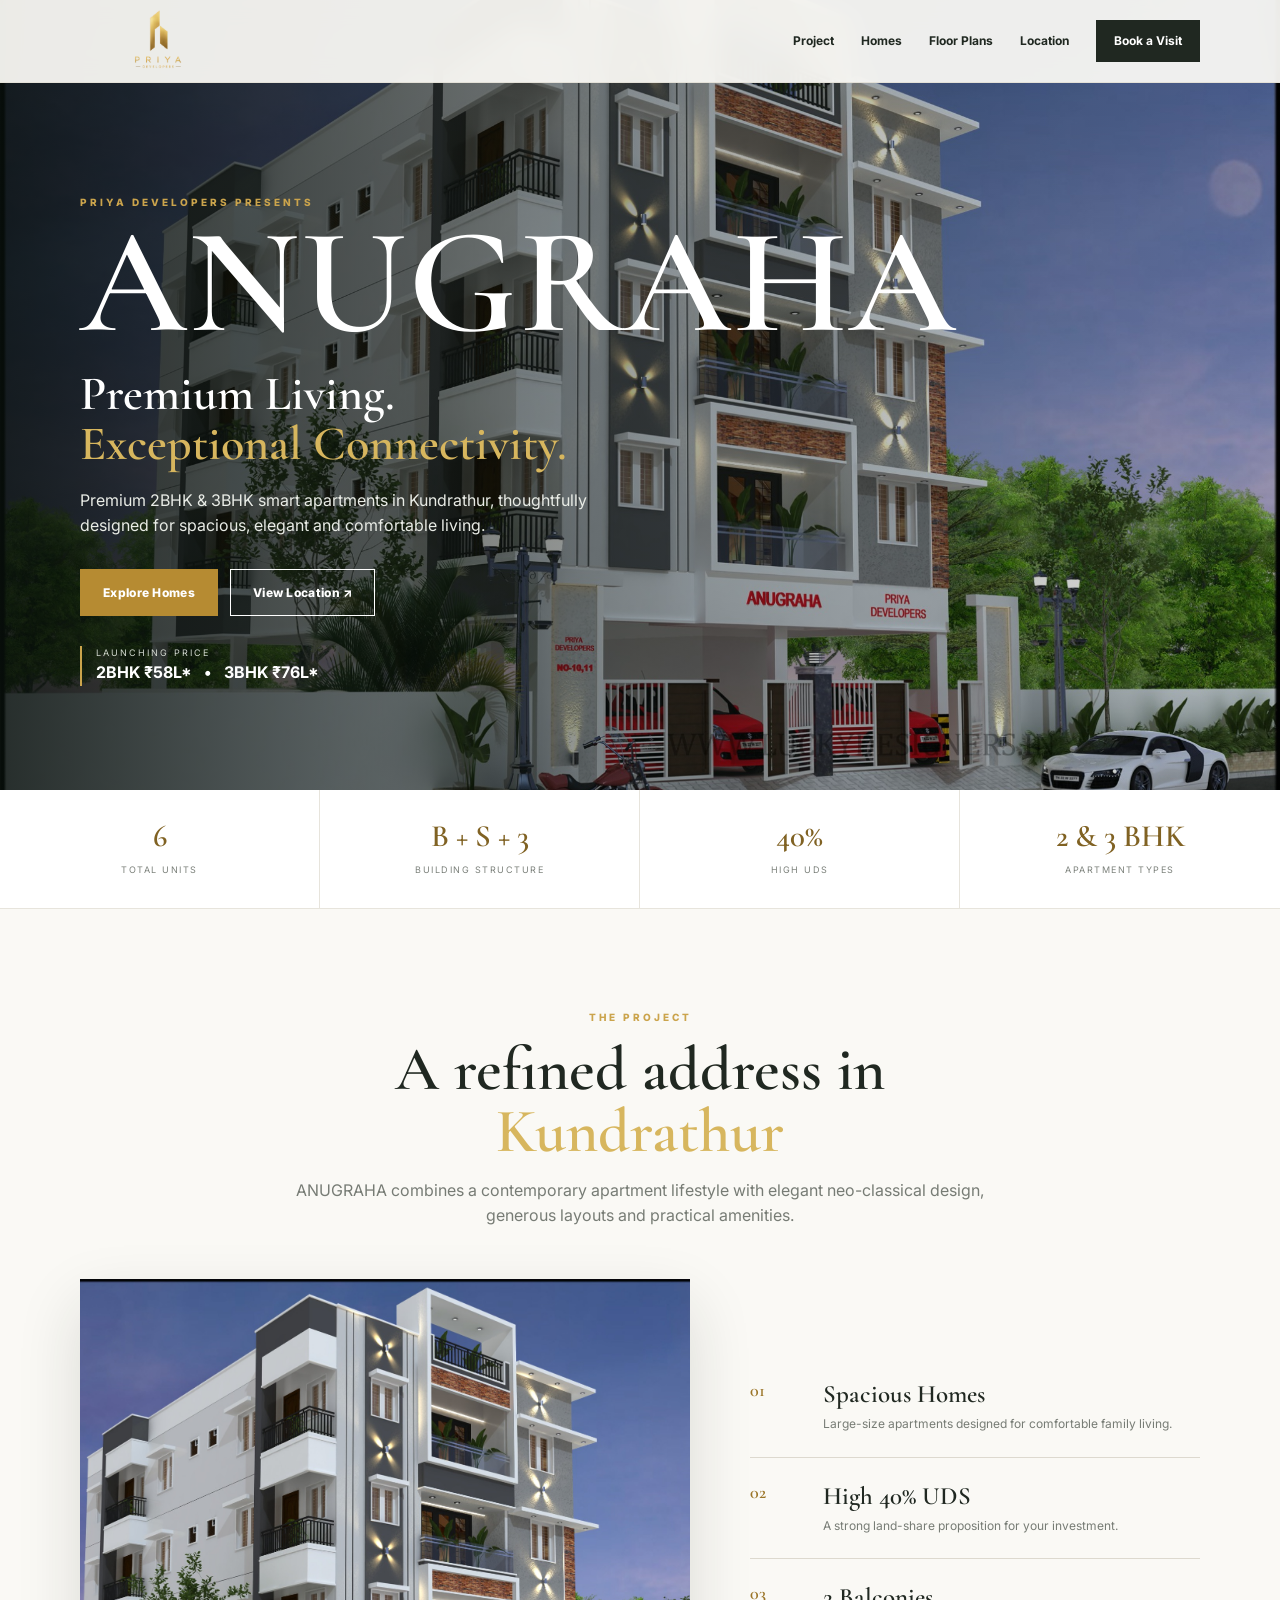
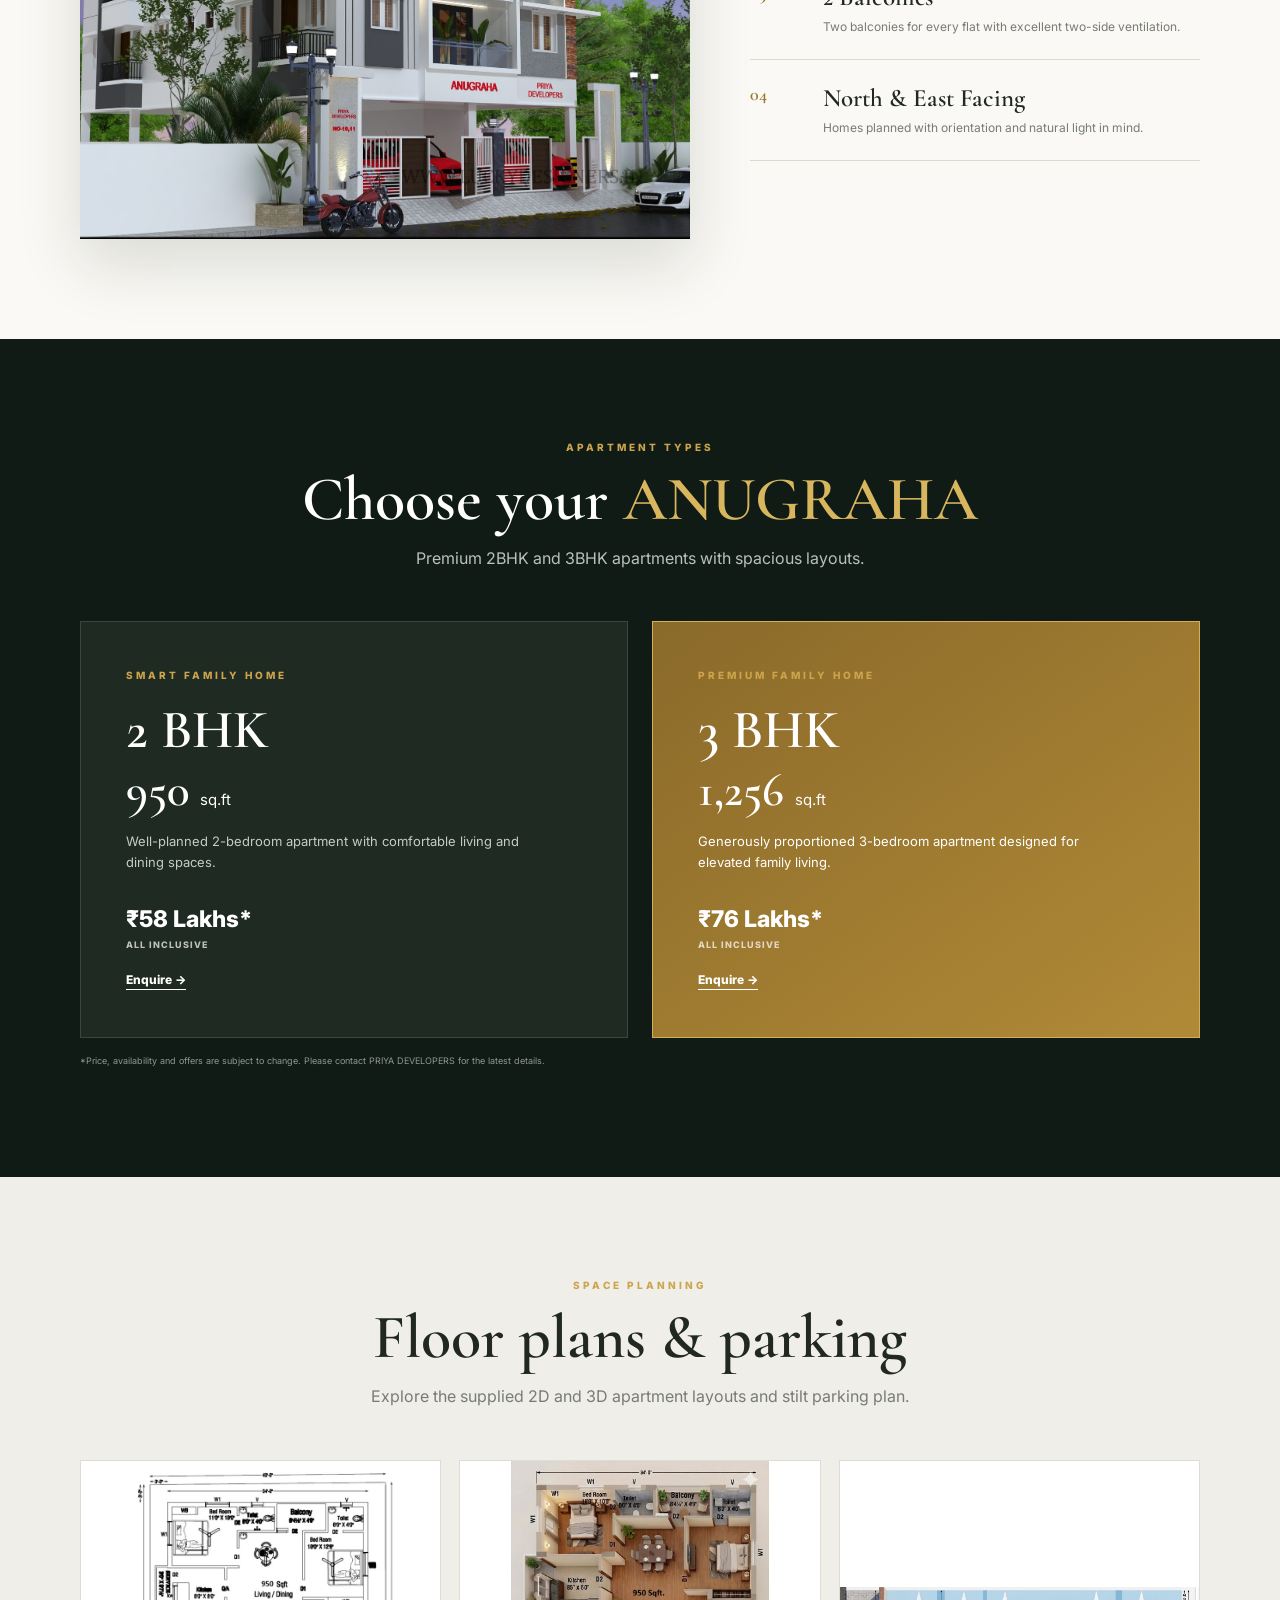
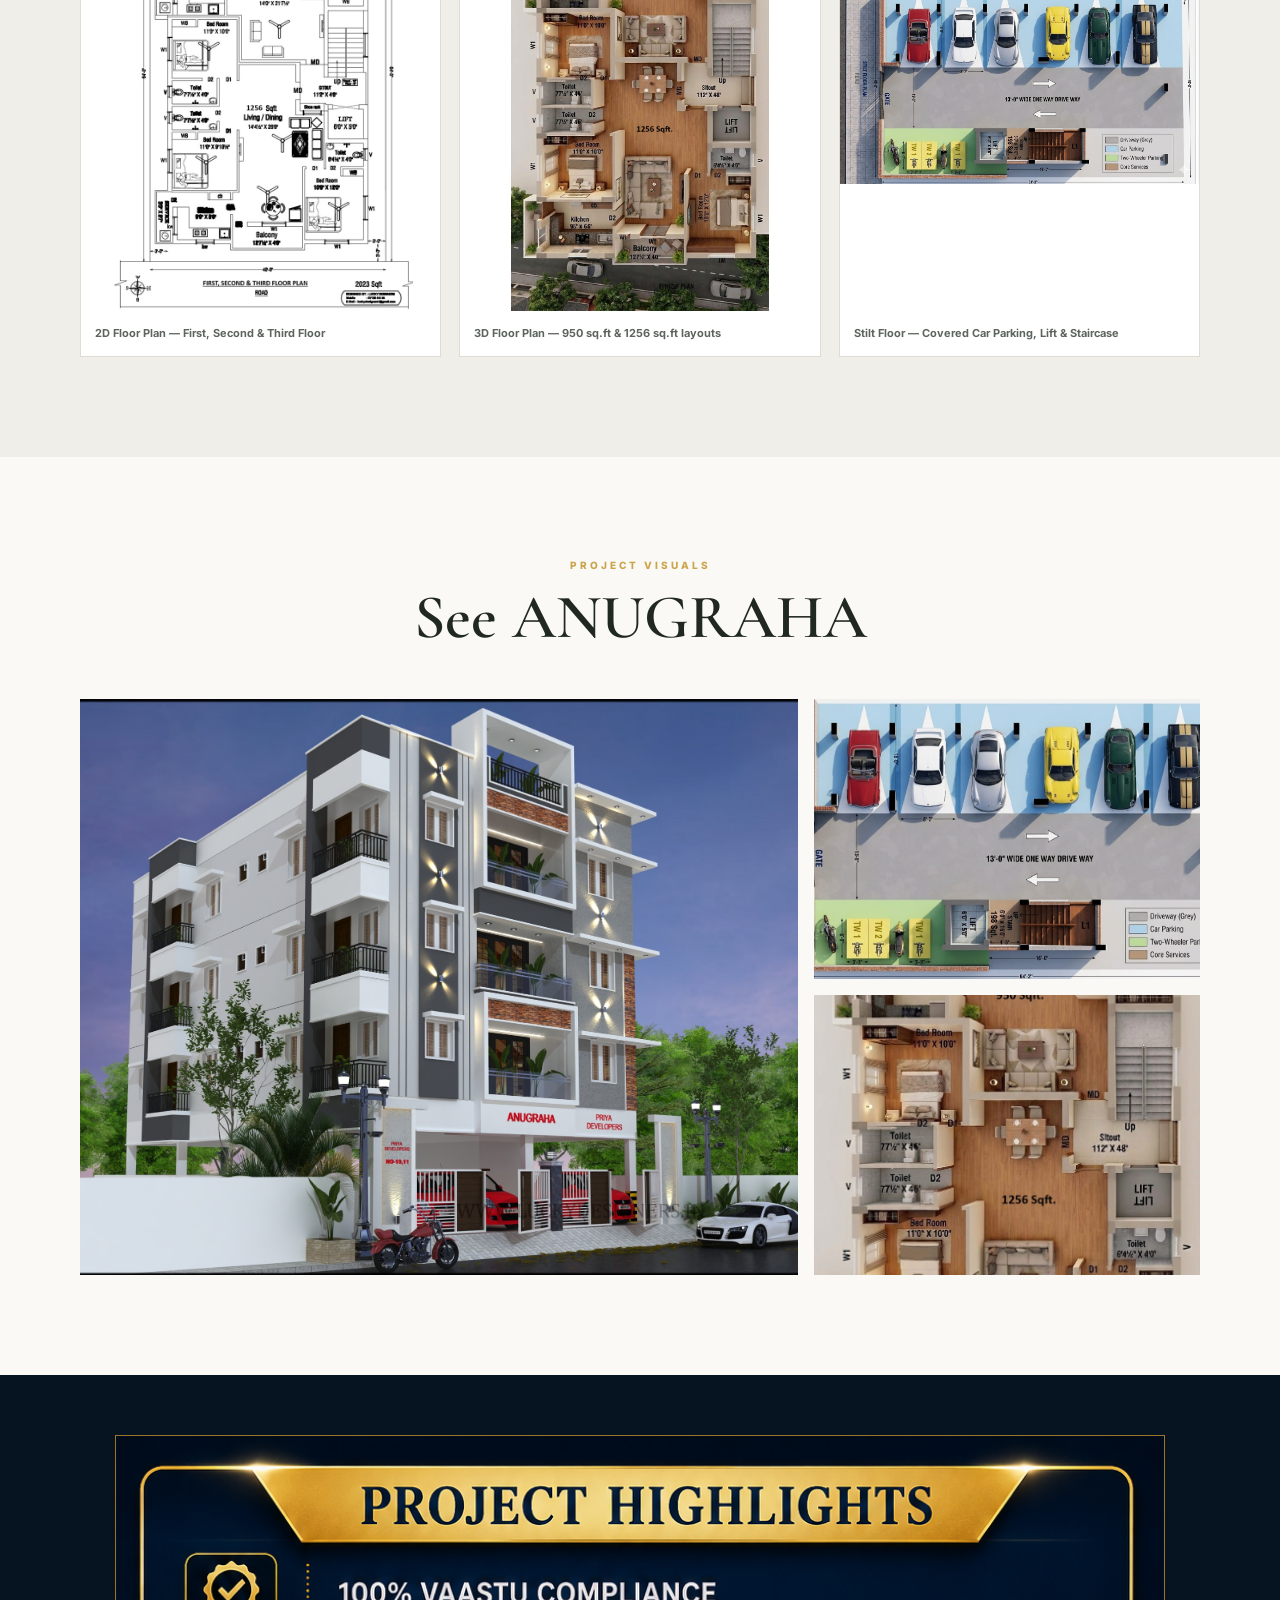
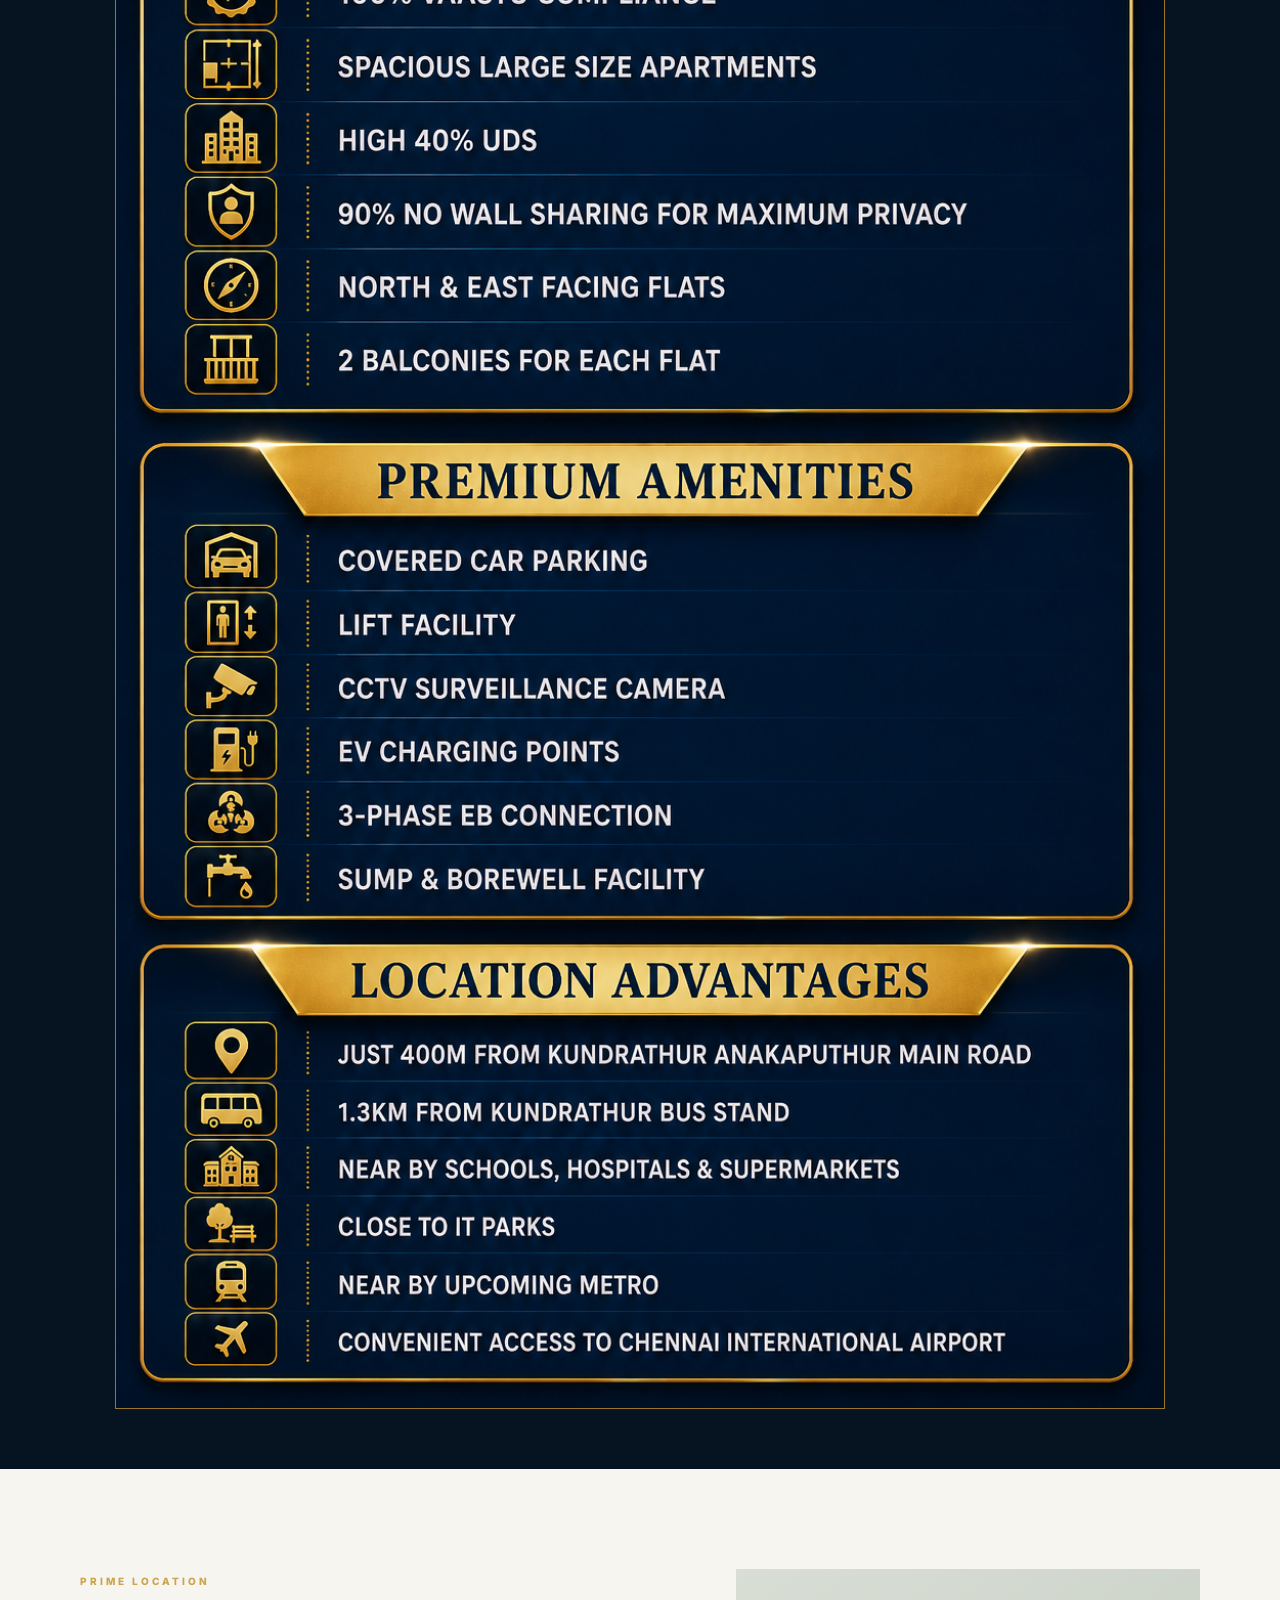
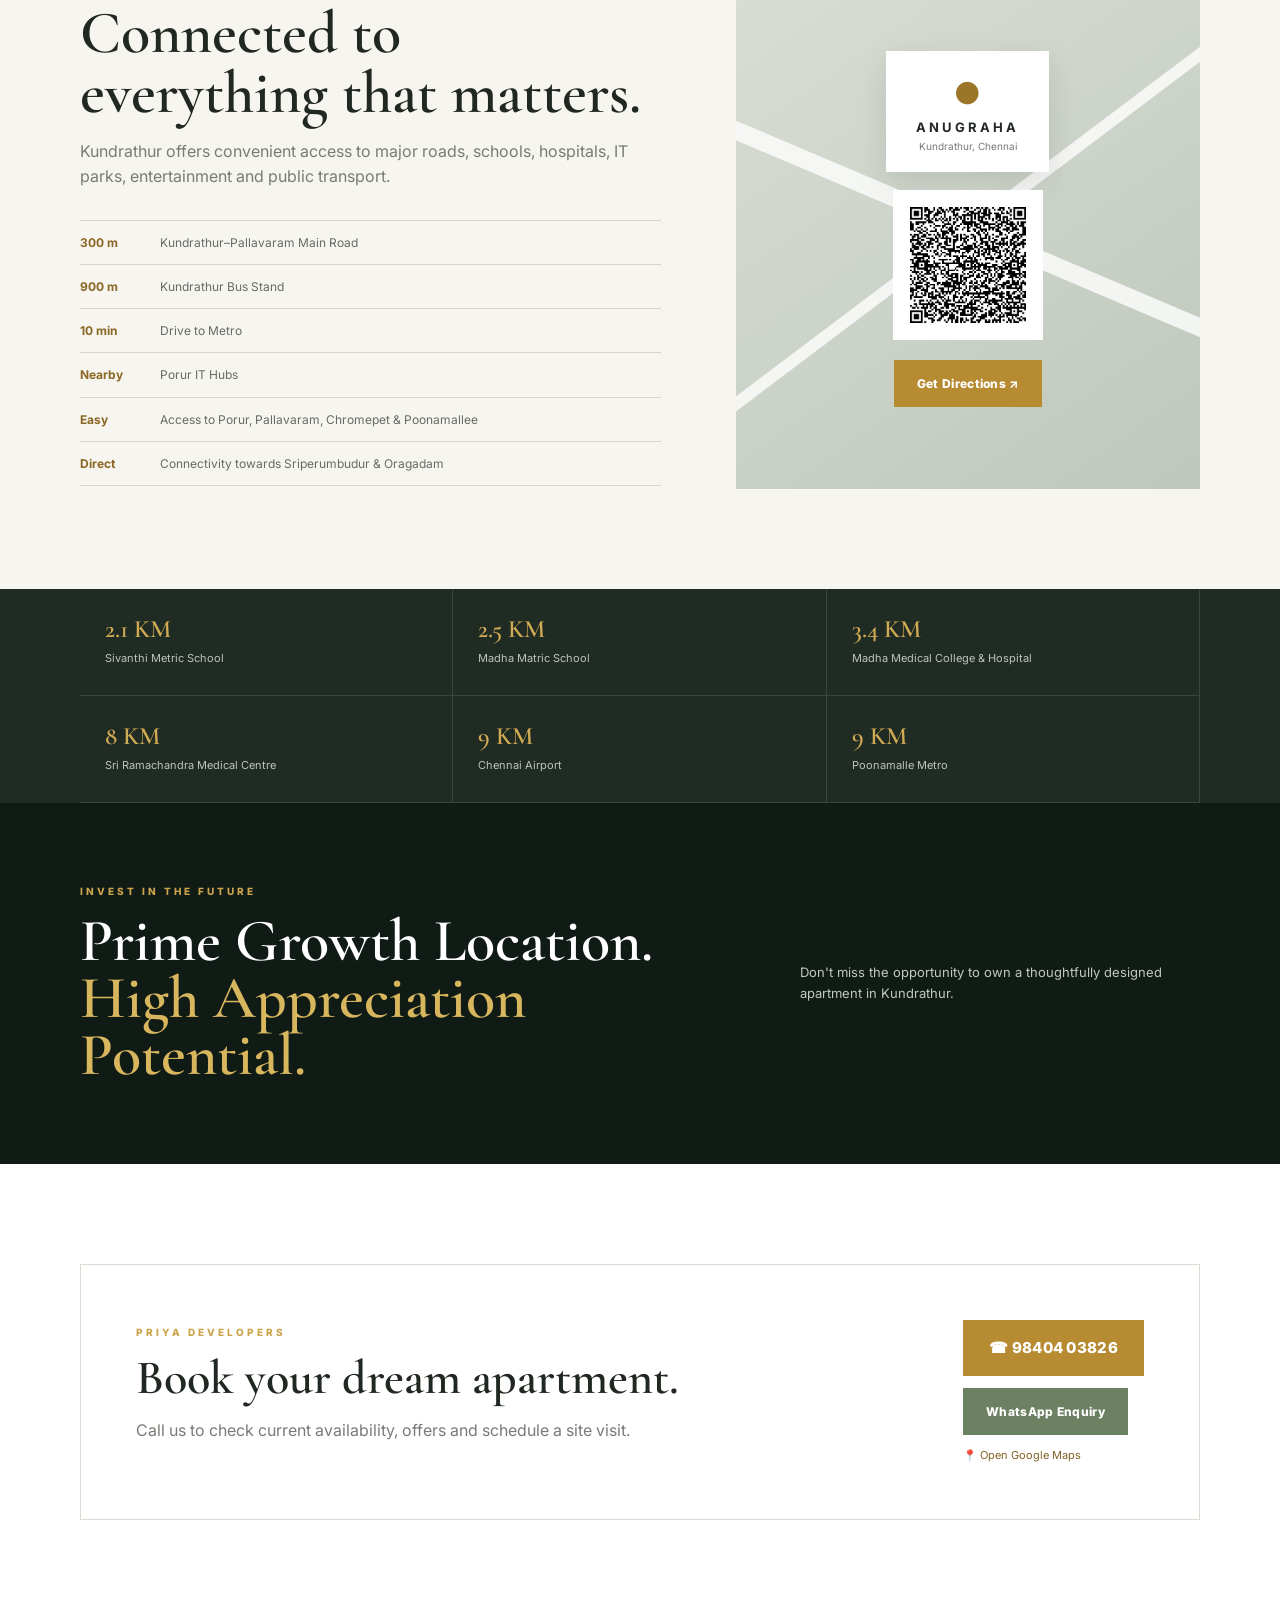
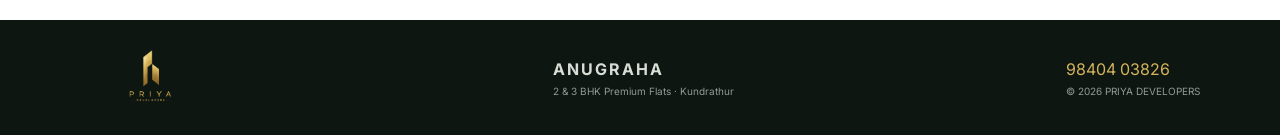
==== index.html @ 59796439 "Add files via upload" ====
<!DOCTYPE html>
<html lang="en">
<head>
  <meta charset="UTF-8">
  <meta name="viewport" content="width=device-width, initial-scale=1.0">
  <meta name="description" content="ANUGRAHA by PRIYA DEVELOPERS — premium 2BHK and 3BHK apartments in Kundrathur, Chennai.">
  <title>ANUGRAHA | PRIYA DEVELOPERS</title>
  <link rel="preconnect" href="https://fonts.googleapis.com">
  <link rel="preconnect" href="https://fonts.gstatic.com" crossorigin>
  <link href="https://fonts.googleapis.com/css2?family=Cormorant+Garamond:wght@500;600;700&family=Inter:wght@400;500;600;700&display=swap" rel="stylesheet">
  <link rel="stylesheet" href="style.css">
</head>
<body>
<header class="header">
  <div class="container nav">
    <a href="#home" class="logo"><img src="assets/logo.png" alt="Priya Developers logo"></a>
    <nav>
      <a href="#project">Project</a>
      <a href="#homes">Homes</a>
      <a href="#plans">Floor Plans</a>
      <a href="#location">Location</a>
      <a href="#contact" class="nav-btn">Book a Visit</a>
    </nav>
    <button class="menu" aria-label="Menu">☰</button>
  </div>
</header>

<main>
<section id="home" class="hero">
  <img class="hero-photo" src="assets/anugraha-elevation.jpg" alt="ANUGRAHA apartment elevation">
  <div class="hero-shade"></div>
  <div class="container hero-content">
    <p class="kicker">PRIYA DEVELOPERS PRESENTS</p>
    <h1>ANUGRAHA</h1>
    <h2>Premium Living.<br><em>Exceptional Connectivity.</em></h2>
    <p class="hero-text">Premium 2BHK & 3BHK smart apartments in Kundrathur, thoughtfully designed for spacious, elegant and comfortable living.</p>
    <div class="actions">
      <a class="btn gold" href="#homes">Explore Homes</a>
      <a class="btn outline" href="https://maps.app.goo.gl/LwRZcQBRo2E1RZxv9?g_st=aw" target="_blank" rel="noopener">View Location ↗</a>
    </div>
    <div class="hero-price"><span>Launching Price</span><b>2BHK ₹58L* &nbsp; • &nbsp; 3BHK ₹76L*</b></div>
  </div>
</section>

<section class="stats">
  <div><b>6</b><span>Total Units</span></div>
  <div><b>B + S + 3</b><span>Building Structure</span></div>
  <div><b>40%</b><span>High UDS</span></div>
  <div><b>2 & 3 BHK</b><span>Apartment Types</span></div>
</section>

<section id="project" class="section">
  <div class="container">
    <div class="heading">
      <p class="kicker">THE PROJECT</p>
      <h2>A refined address in <em>Kundrathur</em></h2>
      <p>ANUGRAHA combines a contemporary apartment lifestyle with elegant neo-classical design, generous layouts and practical amenities.</p>
    </div>
    <div class="project-grid">
      <div class="image-card"><img src="assets/anugraha-elevation.jpg" alt="ANUGRAHA building"></div>
      <div class="project-copy">
        <div class="feature"><span>01</span><div><h3>Spacious Homes</h3><p>Large-size apartments designed for comfortable family living.</p></div></div>
        <div class="feature"><span>02</span><div><h3>High 40% UDS</h3><p>A strong land-share proposition for your investment.</p></div></div>
        <div class="feature"><span>03</span><div><h3>2 Balconies</h3><p>Two balconies for every flat with excellent two-side ventilation.</p></div></div>
        <div class="feature"><span>04</span><div><h3>North & East Facing</h3><p>Homes planned with orientation and natural light in mind.</p></div></div>
      </div>
    </div>
  </div>
</section>

<section id="homes" class="section dark">
  <div class="container">
    <div class="heading light-heading">
      <p class="kicker">APARTMENT TYPES</p>
      <h2>Choose your <em>ANUGRAHA</em></h2>
      <p>Premium 2BHK and 3BHK apartments with spacious layouts.</p>
    </div>
    <div class="home-grid">
      <article class="home-card">
        <p class="kicker">SMART FAMILY HOME</p>
        <h3>2 BHK</h3>
        <div class="size">950 <small>sq.ft</small></div>
        <p>Well-planned 2-bedroom apartment with comfortable living and dining spaces.</p>
        <div class="price">₹58 Lakhs* <small>All Inclusive</small></div>
        <a href="tel:+919840403826">Enquire →</a>
      </article>
      <article class="home-card featured">
        <p class="kicker">PREMIUM FAMILY HOME</p>
        <h3>3 BHK</h3>
        <div class="size">1,256 <small>sq.ft</small></div>
        <p>Generously proportioned 3-bedroom apartment designed for elevated family living.</p>
        <div class="price">₹76 Lakhs* <small>All Inclusive</small></div>
        <a href="tel:+919840403826">Enquire →</a>
      </article>
    </div>
    <p class="fineprint">*Price, availability and offers are subject to change. Please contact PRIYA DEVELOPERS for the latest details.</p>
  </div>
</section>

<section id="plans" class="section plans">
  <div class="container">
    <div class="heading">
      <p class="kicker">SPACE PLANNING</p>
      <h2>Floor plans & parking</h2>
      <p>Explore the supplied 2D and 3D apartment layouts and stilt parking plan.</p>
    </div>
    <div class="plan-grid">
      <figure><img src="assets/2d-floor-plan.jpg" alt="2D floor plan"><figcaption>2D Floor Plan — First, Second & Third Floor</figcaption></figure>
      <figure><img src="assets/3d-floor-plan.jpg" alt="3D floor plan"><figcaption>3D Floor Plan — 950 sq.ft & 1256 sq.ft layouts</figcaption></figure>
      <figure><img src="assets/stilt-parking.jpg" alt="Stilt floor parking plan"><figcaption>Stilt Floor — Covered Car Parking, Lift & Staircase</figcaption></figure>
    </div>
  </div>
</section>

<section class="section gallery">
  <div class="container">
    <div class="heading">
      <p class="kicker">PROJECT VISUALS</p>
      <h2>See ANUGRAHA</h2>
    </div>
    <div class="gallery-grid">
      <img class="wide" src="assets/anugraha-elevation.jpg" alt="ANUGRAHA elevation">
      <img src="assets/stilt-parking.jpg" alt="Stilt parking">
      <img src="assets/3d-floor-plan.jpg" alt="3D floor plan">
    </div>
  </div>
</section>

<section class="section highlights">
  <div class="container highlight-box">
    <img src="assets/highlights.png" alt="ANUGRAHA project highlights and amenities">
  </div>
</section>

<section id="location" class="section location">
  <div class="container location-grid">
    <div>
      <p class="kicker">PRIME LOCATION</p>
      <h2>Connected to everything that matters.</h2>
      <p class="intro">Kundrathur offers convenient access to major roads, schools, hospitals, IT parks, entertainment and public transport.</p>
      <div class="loc-list">
        <div><b>300 m</b><span>Kundrathur–Pallavaram Main Road</span></div>
        <div><b>900 m</b><span>Kundrathur Bus Stand</span></div>
        <div><b>10 min</b><span>Drive to Metro</span></div>
        <div><b>Nearby</b><span>Porur IT Hubs</span></div>
        <div><b>Easy</b><span>Access to Porur, Pallavaram, Chromepet & Poonamallee</span></div>
        <div><b>Direct</b><span>Connectivity towards Sriperumbudur & Oragadam</span></div>
      </div>
    </div>
    <div class="map-box">
      <div class="map-copy"><span class="pin">●</span><strong>ANUGRAHA</strong><span>Kundrathur, Chennai</span></div>
      <img src="assets/location-qr.png" alt="QR code for ANUGRAHA location">
      <a class="btn gold" href="https://maps.app.goo.gl/LwRZcQBRo2E1RZxv9?g_st=aw" target="_blank" rel="noopener">Get Directions ↗</a>
    </div>
  </div>
</section>

<section class="nearby">
  <div class="container nearby-grid">
    <div><b>2.1 KM</b><span>Sivanthi Metric School</span></div>
    <div><b>2.5 KM</b><span>Madha Matric School</span></div>
    <div><b>3.4 KM</b><span>Madha Medical College & Hospital</span></div>
    <div><b>8 KM</b><span>Sri Ramachandra Medical Centre</span></div>
    <div><b>9 KM</b><span>Chennai Airport</span></div>
    <div><b>9 KM</b><span>Poonamalle Metro</span></div>
  </div>
</section>

<section class="cta">
  <div class="container cta-inner">
    <div><p class="kicker">INVEST IN THE FUTURE</p><h2>Prime Growth Location.<br><em>High Appreciation Potential.</em></h2></div>
    <p>Don't miss the opportunity to own a thoughtfully designed apartment in Kundrathur.</p>
  </div>
</section>

<section id="contact" class="section contact">
  <div class="container contact-box">
    <div>
      <p class="kicker">PRIYA DEVELOPERS</p>
      <h2>Book your dream apartment.</h2>
      <p>Call us to check current availability, offers and schedule a site visit.</p>
    </div>
    <div class="contact-actions">
      <a class="btn gold big" href="tel:+919840403826">☎ 98404 03826</a>
      <a class="btn whatsapp" href="https://wa.me/919840403826?text=Hello%20Priya%20Developers%2C%20I%20am%20interested%20in%20ANUGRAHA%20apartments." target="_blank" rel="noopener">WhatsApp Enquiry</a>
      <a href="https://maps.app.goo.gl/LwRZcQBRo2E1RZxv9?g_st=aw" target="_blank" rel="noopener">📍 Open Google Maps</a>
    </div>
  </div>
</section>
</main>

<footer>
  <div class="container footer">
    <img src="assets/logo.png" alt="Priya Developers">
    <div><strong>ANUGRAHA</strong><span>2 & 3 BHK Premium Flats · Kundrathur</span></div>
    <div><a href="tel:+919840403826">98404 03826</a><span>© 2026 PRIYA DEVELOPERS</span></div>
  </div>
</footer>

<script src="script.js"></script>
</body>
</html>
---- style.css ----
*{box-sizing:border-box}html{scroll-behavior:smooth}body{margin:0;background:#faf9f5;color:#202821;font-family:Inter,Arial,sans-serif;line-height:1.6}img{max-width:100%;display:block}a{text-decoration:none;color:inherit}.container{width:min(1120px,92%);margin:auto}.header{position:fixed;top:0;left:0;right:0;z-index:50;background:rgba(250,249,245,.94);backdrop-filter:blur(12px);border-bottom:1px solid #e4e1d8}.nav{height:82px;display:flex;align-items:center;justify-content:space-between}.logo img{width:155px;height:62px;object-fit:contain}.nav nav{display:flex;gap:27px;align-items:center;font-size:12px;font-weight:700}.nav nav a:hover{color:#9a7223}.nav-btn{background:#202821;color:#fff;padding:11px 18px}.menu{display:none;border:0;background:none;font-size:25px}.hero{height:790px;position:relative;display:flex;align-items:center;color:#fff;overflow:hidden}.hero-photo{position:absolute;inset:0;width:100%;height:100%;object-fit:cover;object-position:center}.hero-shade{position:absolute;inset:0;background:linear-gradient(90deg,rgba(8,15,11,.85),rgba(8,15,11,.35) 55%,rgba(8,15,11,.12))}.hero-content{position:relative;z-index:2;padding-top:90px}.kicker{font-size:10px;letter-spacing:3px;font-weight:800;color:#cba44c;margin:0 0 14px}.hero h1{font:600 clamp(76px,12vw,150px)/.78 "Cormorant Garamond",Georgia,serif;letter-spacing:2px;margin:0 0 28px}.hero h2{font:600 clamp(30px,4vw,48px)/1.05 "Cormorant Garamond",Georgia,serif;margin:0 0 18px}.hero h2 em,.heading h2 em,.cta h2 em{color:#d7b65e;font-style:normal}.hero-text{max-width:570px;color:#e9ece6}.actions{display:flex;gap:12px;margin:30px 0}.btn{display:inline-block;padding:13px 22px;border:1px solid transparent;font-size:12px;font-weight:800;letter-spacing:.3px}.gold{background:#b68b32;color:#fff}.gold:hover{background:#d0a94e}.outline{border-color:#fff;color:#fff}.outline:hover{background:#fff;color:#202821}.hero-price{border-left:2px solid #cba44c;padding-left:14px;margin-top:30px}.hero-price span{display:block;text-transform:uppercase;font-size:9px;letter-spacing:2px;color:#d3d9d0}.stats{display:grid;grid-template-columns:repeat(4,1fr);background:#fff;border-bottom:1px solid #e7e4dc}.stats div{text-align:center;padding:27px;border-right:1px solid #e7e4dc}.stats div:last-child{border:0}.stats b{display:block;font:600 31px "Cormorant Garamond",Georgia,serif;color:#806223}.stats span{font-size:9px;text-transform:uppercase;letter-spacing:1.5px;color:#7c817b}.section{padding:100px 0}.heading{text-align:center;max-width:700px;margin:0 auto 50px}.heading h2{font:600 clamp(42px,5vw,62px)/1 "Cormorant Garamond",Georgia,serif;margin:0 0 15px}.heading>p:last-child{color:#777c75;margin:auto}.project-grid{display:grid;grid-template-columns:1.15fr .85fr;gap:60px;align-items:center}.image-card{box-shadow:0 25px 60px rgba(27,36,30,.14);overflow:hidden}.image-card img{width:100%;height:560px;object-fit:cover}.project-copy{display:grid;gap:0}.feature{display:grid;grid-template-columns:55px 1fr;gap:18px;padding:23px 0;border-bottom:1px solid #ddd9cf}.feature>span{color:#9b7528;font:600 18px "Cormorant Garamond",Georgia,serif}.feature h3{font:600 25px "Cormorant Garamond",Georgia,serif;margin:0}.feature p{font-size:12px;color:#777c75;margin:5px 0 0}.dark{background:#111b16;color:#fff}.light-heading h2{color:#fff}.light-heading>p:last-child{color:#b9c1b9}.home-grid{display:grid;grid-template-columns:1fr 1fr;gap:24px}.home-card{padding:45px;background:#1e2a22;border:1px solid #39473d;min-height:390px}.home-card.featured{background:linear-gradient(145deg,#8a6a2a,#b18a37);border-color:#d4ae58}.home-card h3{font:600 54px "Cormorant Garamond",Georgia,serif;margin:0}.size{font:600 47px "Cormorant Garamond",Georgia,serif}.size small{font:15px Inter,Arial}.home-card>p:not(.kicker){font-size:13px;color:#c6ccc5;max-width:420px}.featured>p:not(.kicker){color:#fff}.price{margin-top:28px;font-size:23px;font-weight:800}.price small{display:block;font-size:9px;letter-spacing:1px;text-transform:uppercase;opacity:.7}.home-card>a{display:inline-block;margin-top:18px;border-bottom:1px solid currentColor;font-size:12px;font-weight:800}.fineprint{font-size:9px;color:#8f9890;margin-top:16px}.plans{background:#f0eee8}.plan-grid{display:grid;grid-template-columns:repeat(3,1fr);gap:18px}.plan-grid figure{margin:0;background:#fff;border:1px solid #dfdcd3}.plan-grid img{width:100%;height:450px;object-fit:contain;background:#fff}.plan-grid figcaption{padding:14px;font-size:11px;font-weight:700;color:#5d655e}.gallery-grid{display:grid;grid-template-columns:1.3fr .7fr;grid-template-rows:280px 280px;gap:16px}.gallery-grid img{width:100%;height:100%;object-fit:cover}.gallery-grid .wide{grid-row:span 2}.highlights{padding-top:60px;padding-bottom:60px;background:#061321}.highlight-box{max-width:1050px}.highlight-box img{width:100%;border:1px solid #9c7628}.location{background:#f7f5ef}.location-grid{display:grid;grid-template-columns:1fr .8fr;gap:75px;align-items:center}.location h2{font:600 clamp(40px,5vw,60px)/1 "Cormorant Garamond",Georgia,serif;margin:0 0 15px}.intro{color:#777c75}.loc-list{border-top:1px solid #d8d4ca;margin-top:30px}.loc-list div{display:grid;grid-template-columns:80px 1fr;padding:12px 0;border-bottom:1px solid #d8d4ca;font-size:12px}.loc-list b{color:#8a6725}.loc-list span{color:#656c65}.map-box{min-height:520px;background:linear-gradient(145deg,#d9ded5,#bfc8bc);display:flex;flex-direction:column;align-items:center;justify-content:center;position:relative;overflow:hidden}.map-box:before,.map-box:after{content:"";position:absolute;background:rgba(255,255,255,.8);height:18px;width:140%;transform:rotate(23deg)}.map-box:after{transform:rotate(-37deg);height:12px}.map-copy{position:relative;z-index:2;background:#fff;padding:18px 30px;text-align:center;box-shadow:0 10px 30px rgba(0,0,0,.1);margin-bottom:18px}.map-copy>*{display:block}.map-copy .pin{color:#9b7528;font-size:30px}.map-copy strong{letter-spacing:3px;font-size:13px}.map-copy span:last-child{font-size:10px;color:#777}.map-box img{position:relative;z-index:2;width:150px;background:#fff;padding:10px;margin-bottom:20px}.nearby{background:#202b23;color:#fff}.nearby-grid{display:grid;grid-template-columns:repeat(3,1fr)}.nearby-grid div{padding:25px;border-right:1px solid #3a453d;border-bottom:1px solid #3a453d}.nearby-grid b{display:block;color:#d0aa54;font:600 25px "Cormorant Garamond",Georgia,serif}.nearby-grid span{font-size:11px;color:#bdc4bd}.cta{background:#111b16;color:#fff;padding:80px 0}.cta-inner{display:flex;align-items:center;justify-content:space-between;gap:60px}.cta h2{font:600 clamp(40px,5vw,60px)/.95 "Cormorant Garamond",Georgia,serif;margin:0}.cta-inner>p{max-width:400px;color:#c0c8c0;font-size:13px}.contact{background:#fff}.contact-box{border:1px solid #dedbd3;padding:55px;display:flex;justify-content:space-between;gap:50px;align-items:center}.contact-box h2{font:600 48px/1 "Cormorant Garamond",Georgia,serif;margin:0 0 12px}.contact-box p:not(.kicker){color:#777c75}.contact-actions{display:flex;flex-direction:column;align-items:flex-start;gap:12px}.big{font-size:15px;padding:15px 25px}.whatsapp{border:1px solid #6c8162;background:#6c8162;color:#fff;padding:13px 22px;font-size:12px;font-weight:800}.contact-actions>a:last-child{font-size:11px;color:#806223}footer{background:#0e1611;color:#d8ded6;padding:30px 0}.footer{display:flex;justify-content:space-between;align-items:center;gap:30px}.footer img{width:140px;height:55px;object-fit:contain}.footer>div{display:flex;flex-direction:column}.footer strong{letter-spacing:2px}.footer span{font-size:10px;color:#929b92}.footer a{color:#d4b35c}@media(max-width:800px){.nav nav{display:none}.menu{display:block}.hero{height:700px}.stats{grid-template-columns:1fr 1fr}.stats div:nth-child(2){border-right:0}.project-grid,.location-grid{grid-template-columns:1fr}.image-card img{height:430px}.home-grid{grid-template-columns:1fr}.plan-grid{grid-template-columns:1fr}.plan-grid img{height:auto;max-height:600px}.gallery-grid{grid-template-columns:1fr;grid-template-rows:auto}.gallery-grid .wide{grid-row:auto}.gallery-grid img{height:360px}.nearby-grid{grid-template-columns:1fr 1fr}.cta-inner,.contact-box{display:block}.cta-inner>p{margin-top:25px}.contact-actions{margin-top:30px}.footer{flex-wrap:wrap}.logo img{width:130px}}@media(max-width:520px){.hero h1{font-size:80px}.actions{flex-direction:column;align-items:flex-start}.section{padding:75px 0}.stats b{font-size:25px}.feature{grid-template-columns:40px 1fr}.nearby-grid{grid-template-columns:1fr}.contact-box{padding:35px 25px}.contact-box h2{font-size:40px}.footer{display:block}.footer>div{margin-top:18px}}
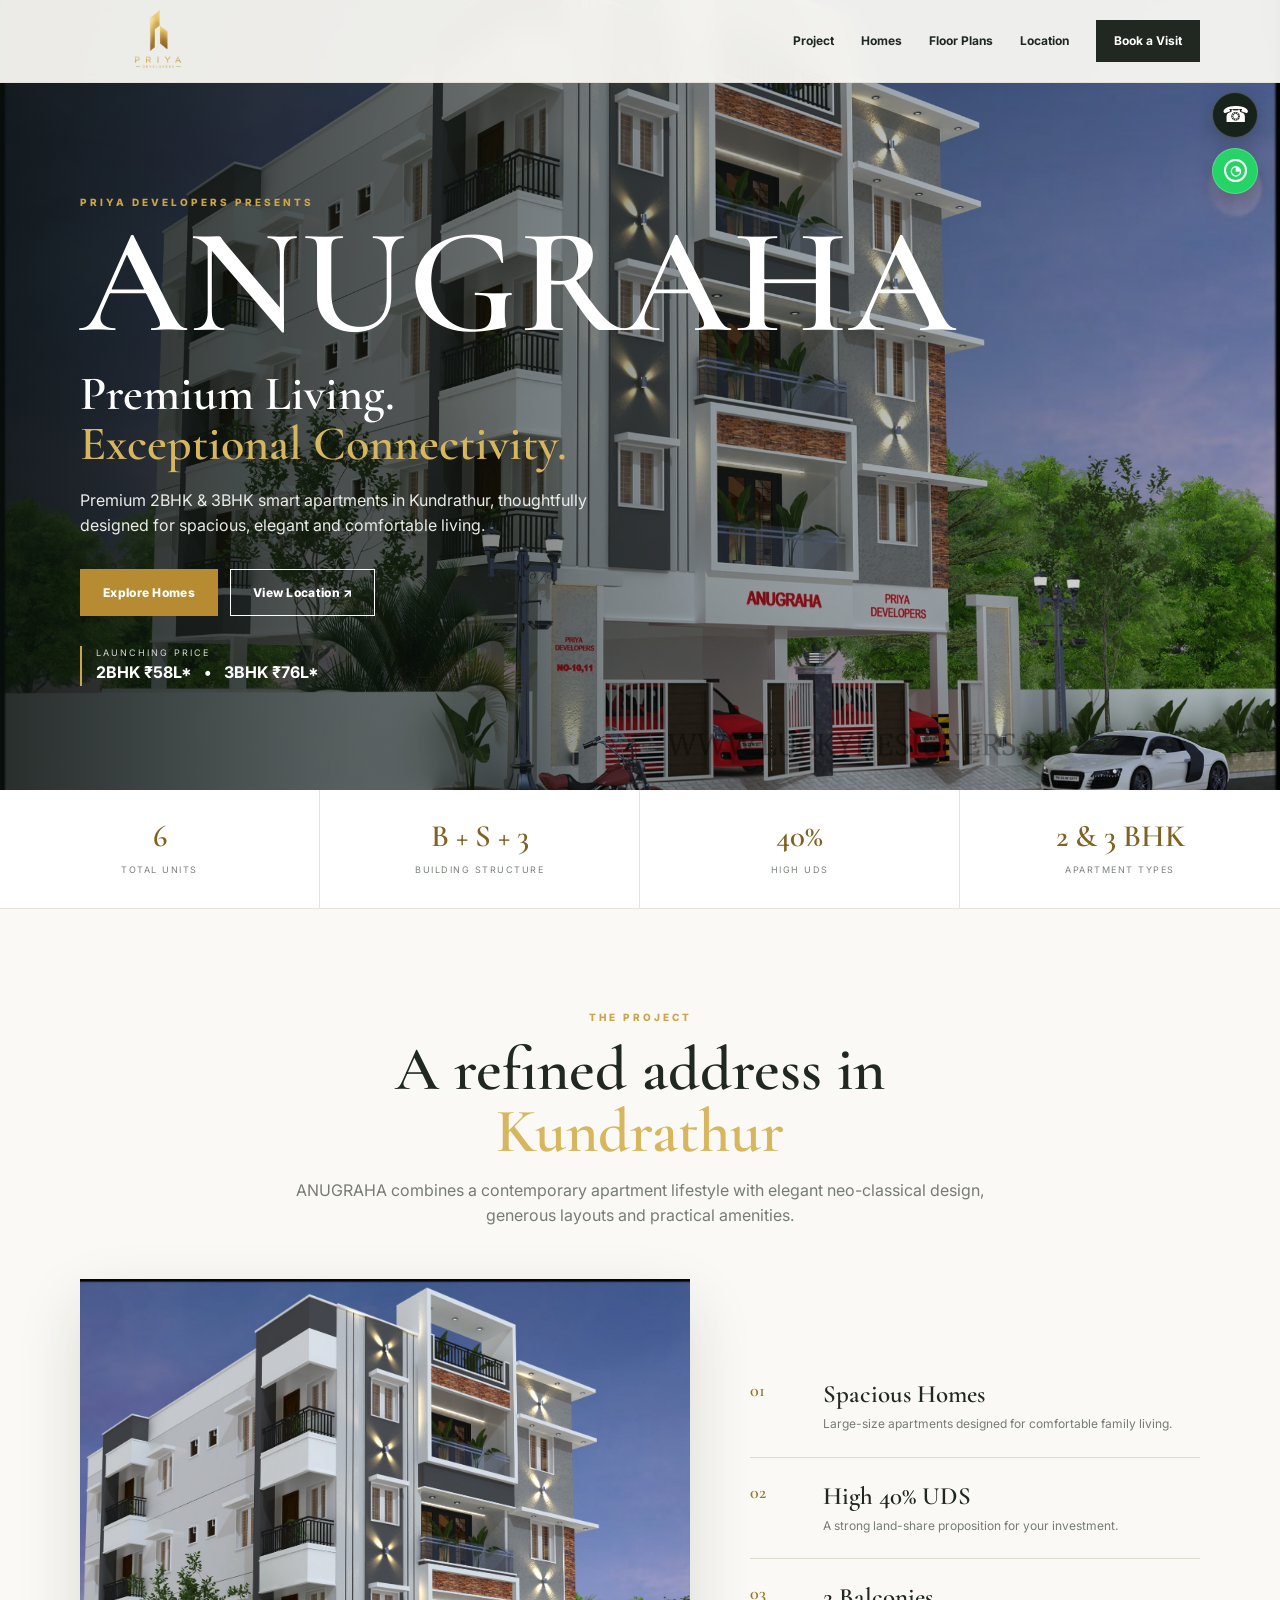
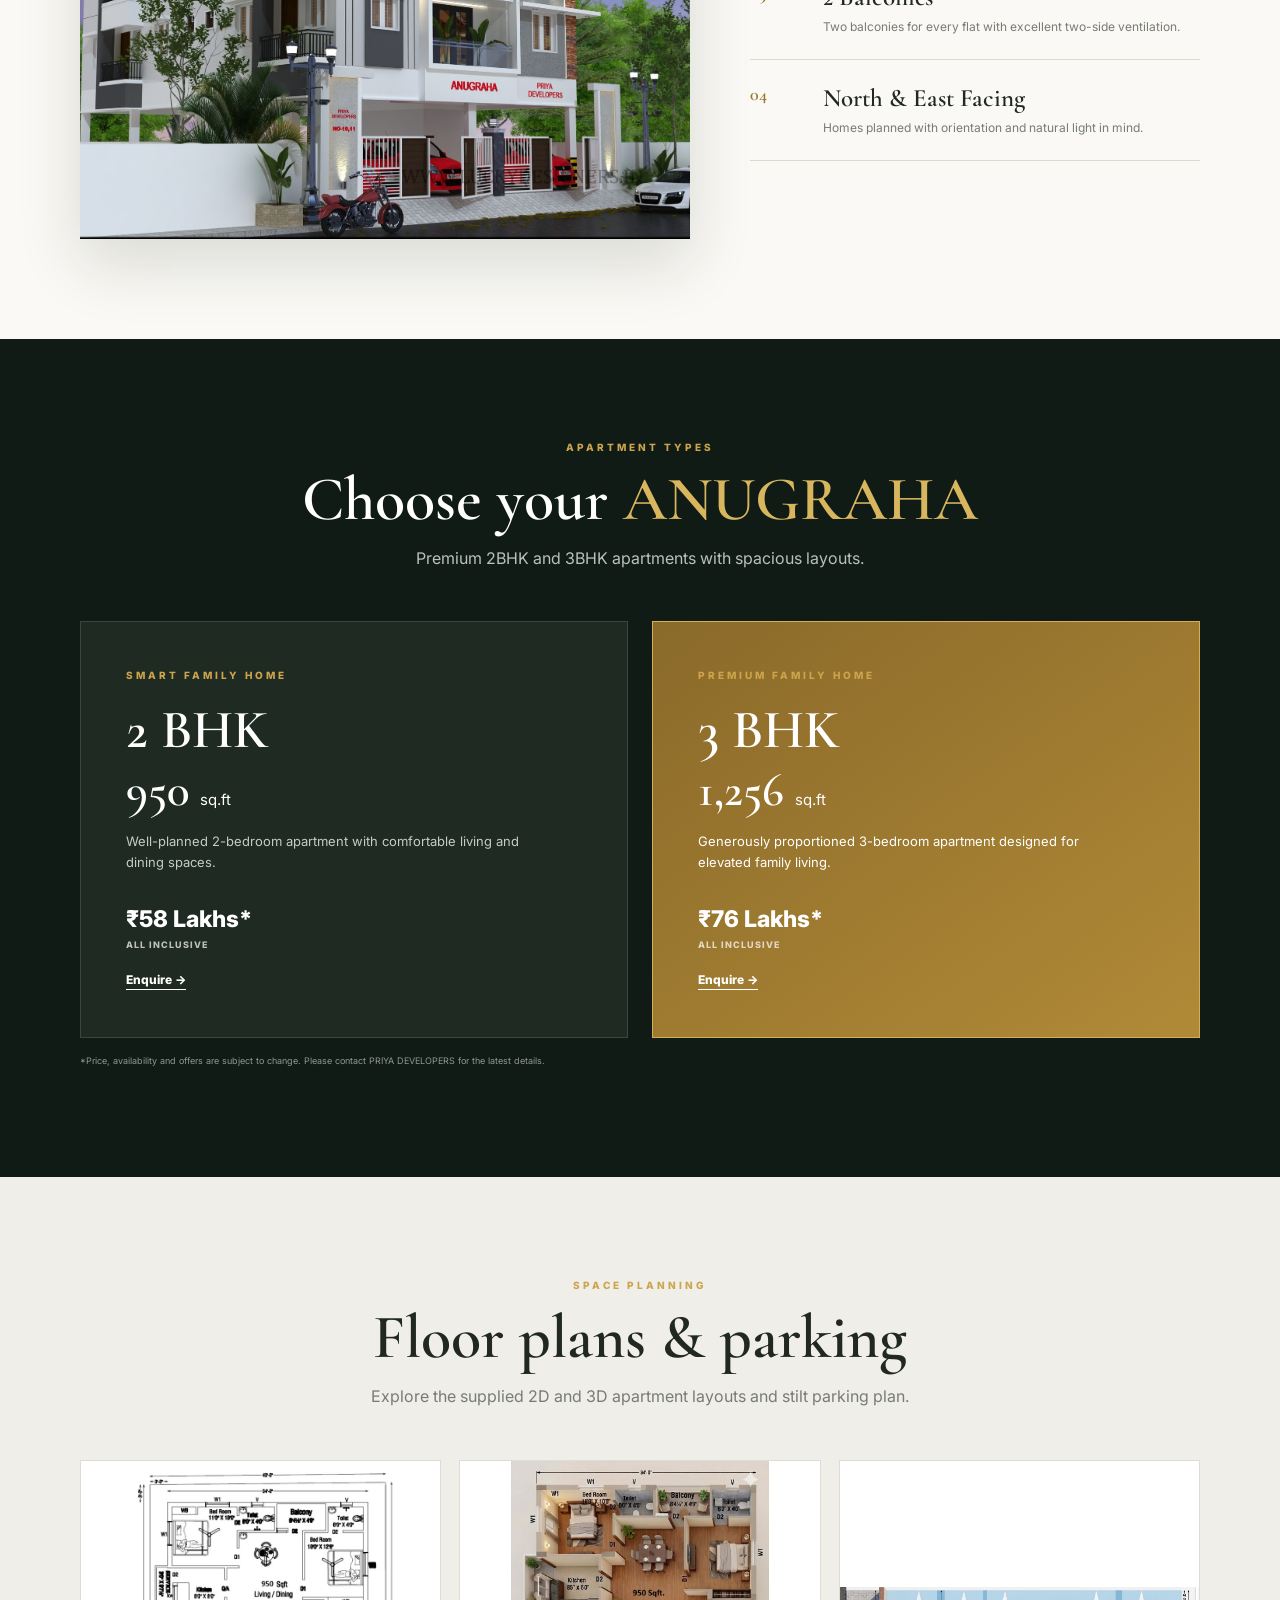
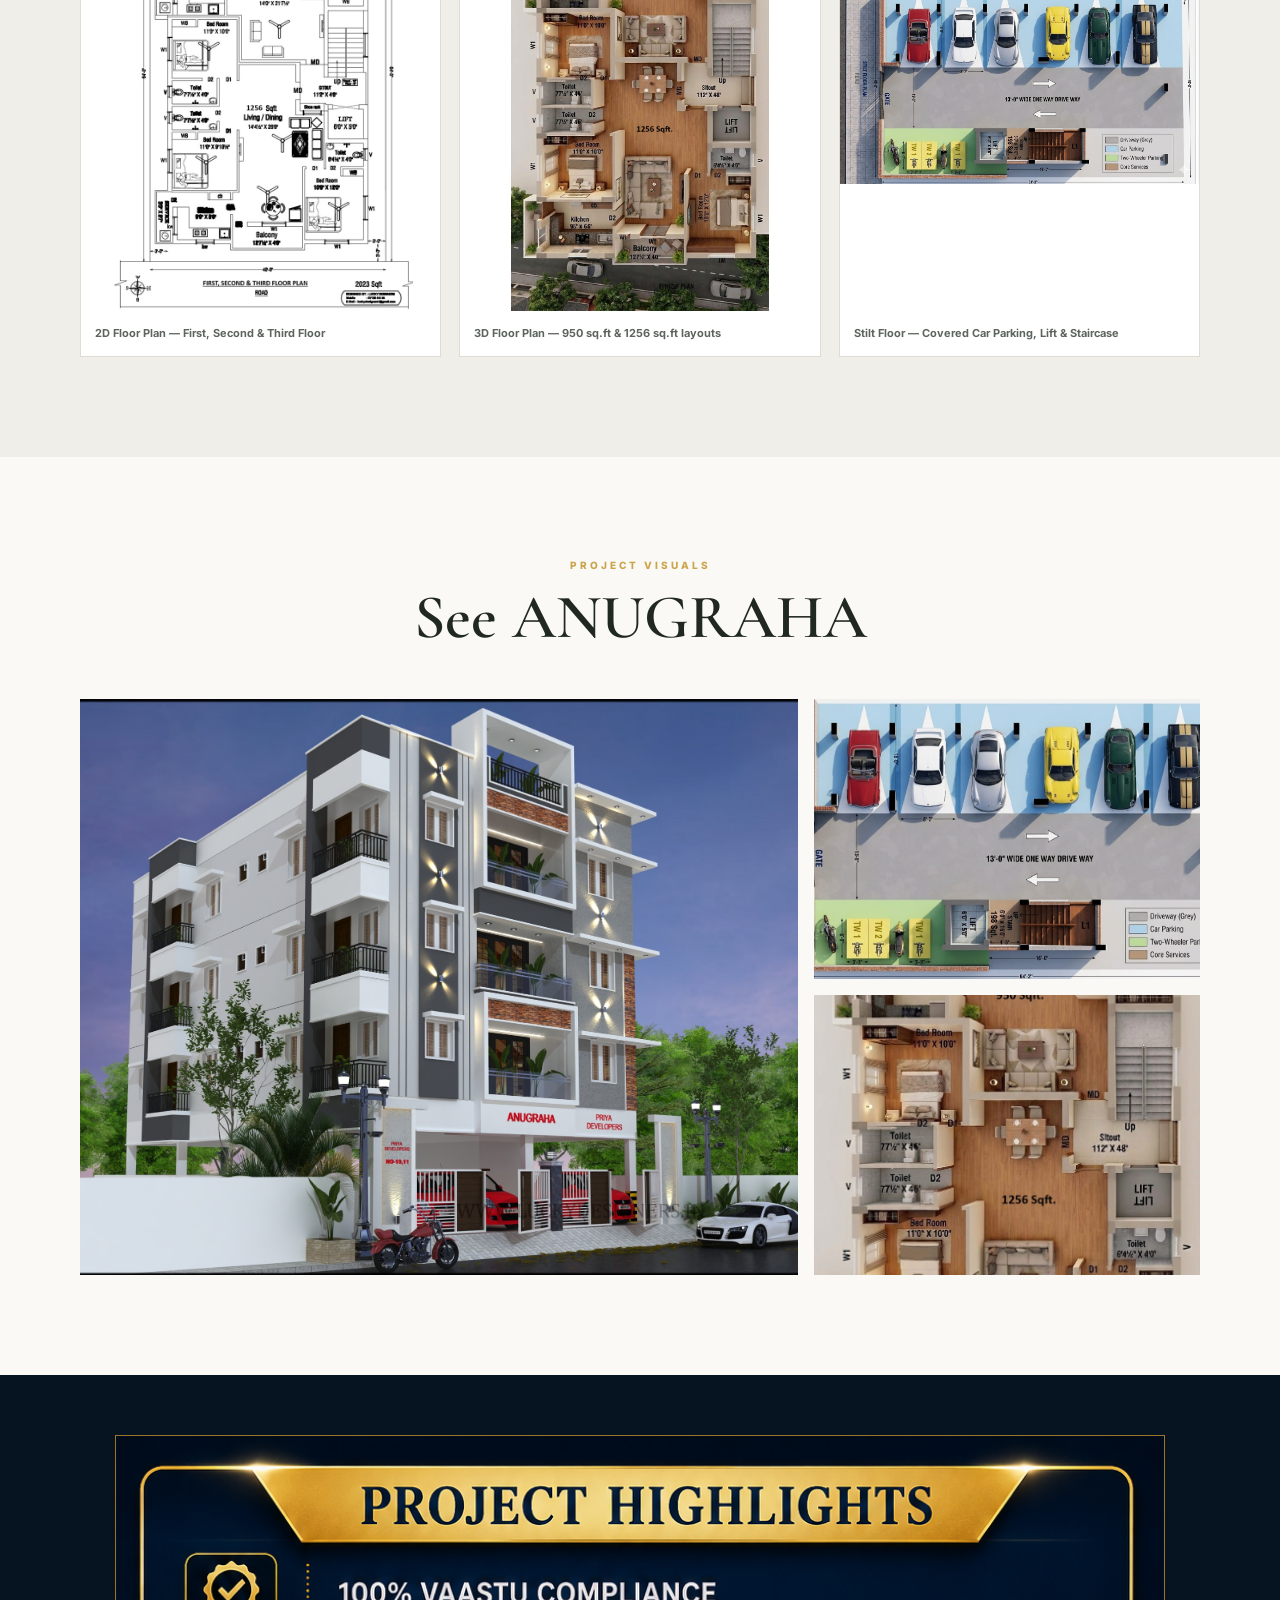
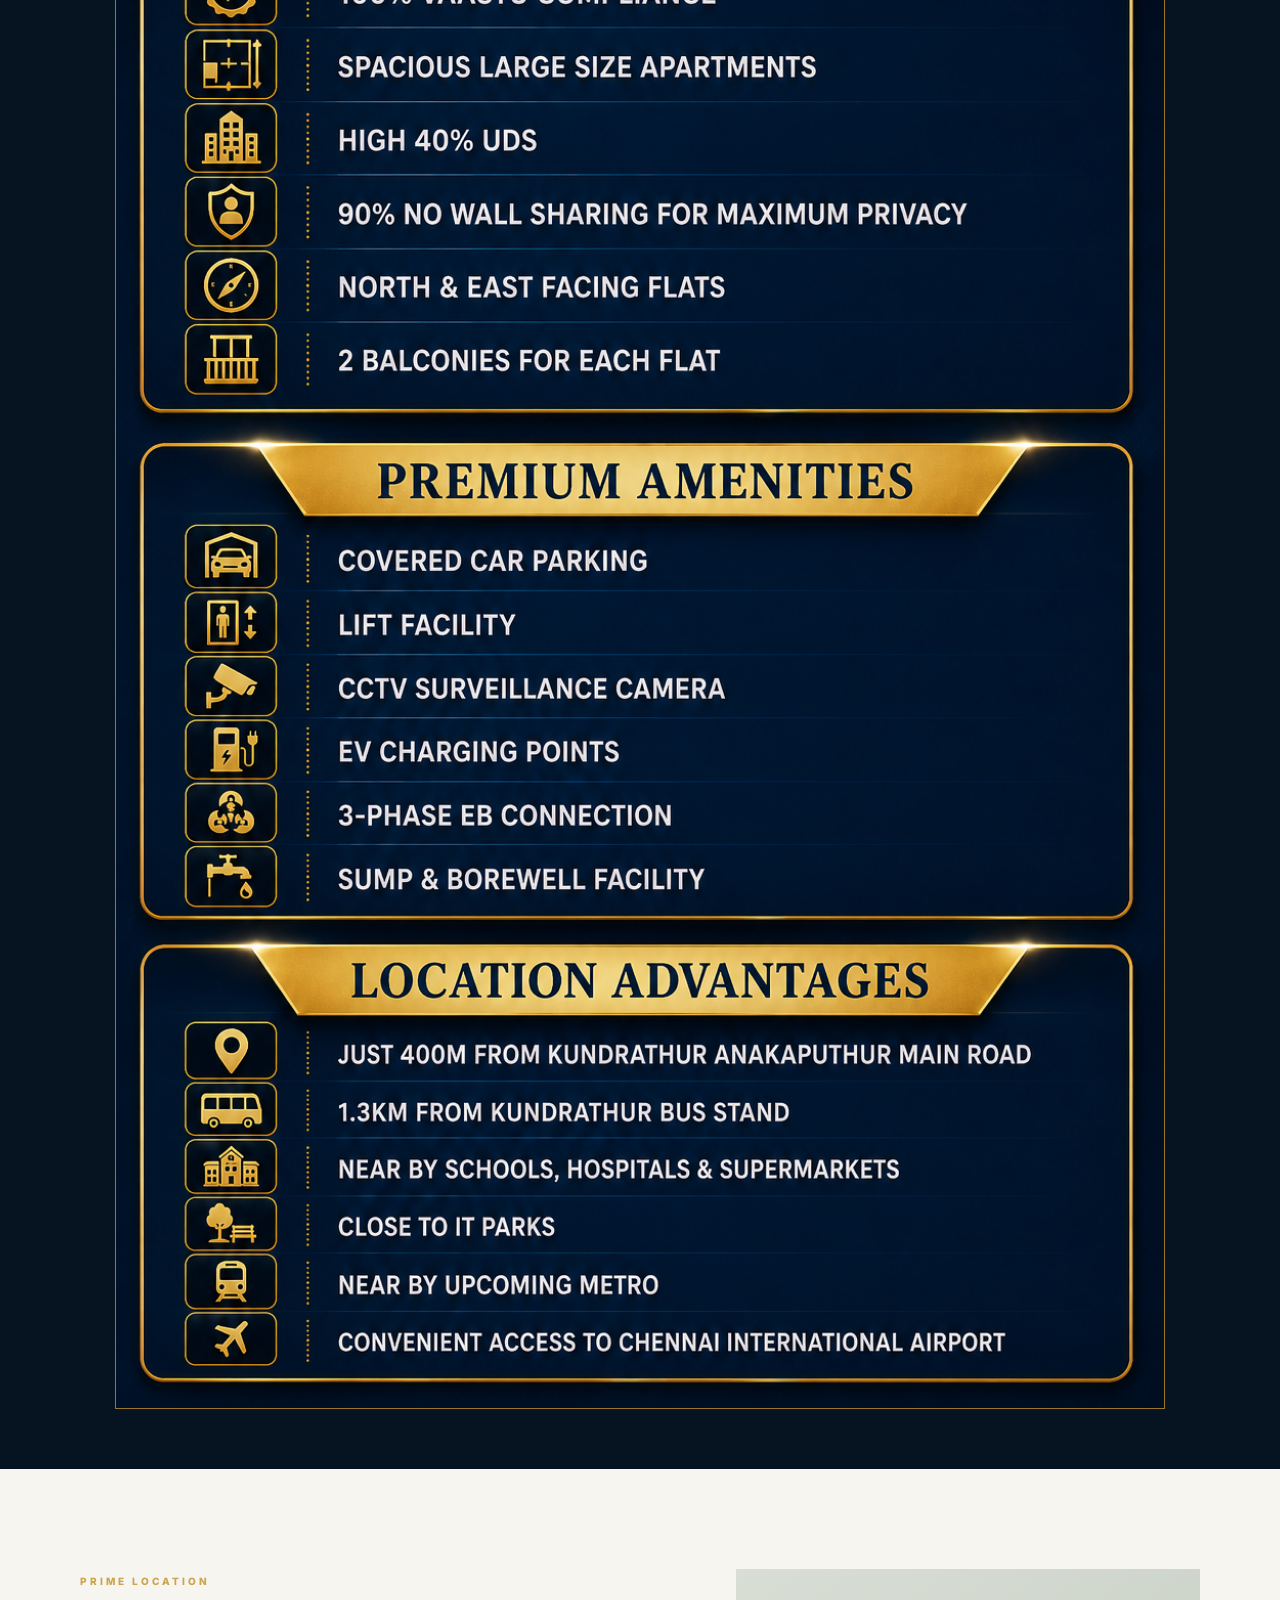
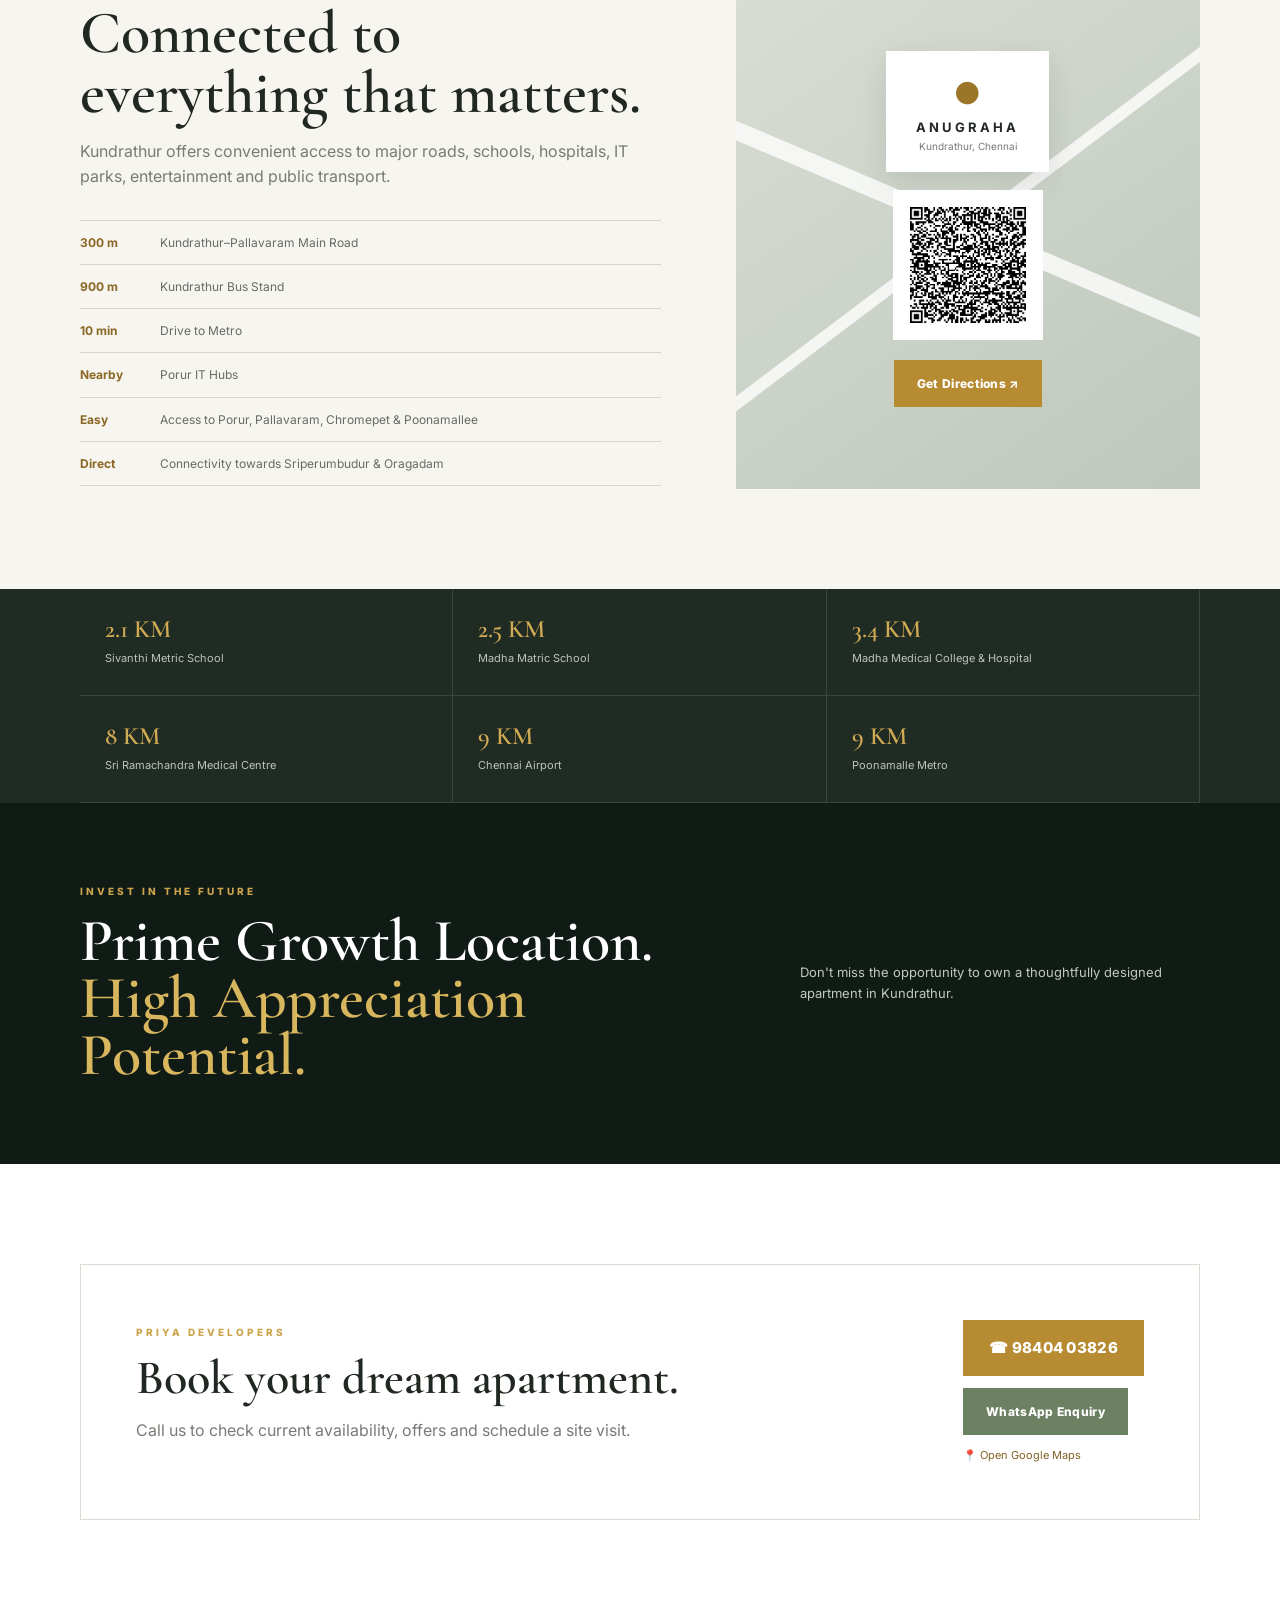
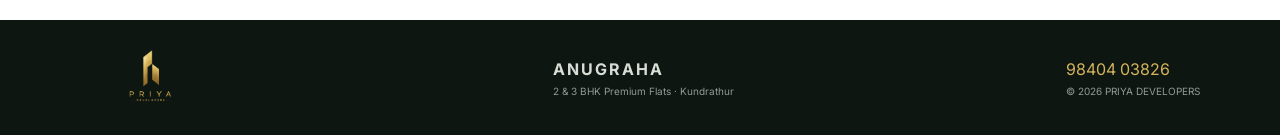
==== commit c53c9051: "Add files via upload" ====
--- a/index.html
+++ b/index.html
@@ -11,6 +11,15 @@
   <link rel="stylesheet" href="style.css">
 </head>
 <body>
+<!-- Quick Contact -->
+<div class="quick-contact" aria-label="Quick contact">
+  <a href="tel:+919840403826" class="quick-contact-btn phone-btn" aria-label="Call Priya Developers" title="Call 98404 03826">
+    <span class="contact-icon" aria-hidden="true">☎</span><span class="contact-label">Call</span>
+  </a>
+  <a href="https://wa.me/919840403826?text=Hello%20Priya%20Developers%2C%20I%20am%20interested%20in%20ANUGRAHA%20apartments." class="quick-contact-btn whatsapp-btn" target="_blank" rel="noopener" aria-label="WhatsApp Priya Developers" title="WhatsApp">
+    <span class="contact-icon whatsapp-mark" aria-hidden="true">◔</span><span class="contact-label">WhatsApp</span>
+  </a>
+</div>
 <header class="header">
   <div class="container nav">
     <a href="#home" class="logo"><img src="assets/logo.png" alt="Priya Developers logo"></a>
--- a/style.css
+++ b/style.css
@@ -1 +1,109 @@
-*{box-sizing:border-box}html{scroll-behavior:smooth}body{margin:0;background:#faf9f5;color:#202821;font-family:Inter,Arial,sans-serif;line-height:1.6}img{max-width:100%;display:block}a{text-decoration:none;color:inherit}.container{width:min(1120px,92%);margin:auto}.header{position:fixed;top:0;left:0;right:0;z-index:50;background:rgba(250,249,245,.94);backdrop-filter:blur(12px);border-bottom:1px solid #e4e1d8}.nav{height:82px;display:flex;align-items:center;justify-content:space-between}.logo img{width:155px;height:62px;object-fit:contain}.nav nav{display:flex;gap:27px;align-items:center;font-size:12px;font-weight:700}.nav nav a:hover{color:#9a7223}.nav-btn{background:#202821;color:#fff;padding:11px 18px}.menu{display:none;border:0;background:none;font-size:25px}.hero{height:790px;position:relative;display:flex;align-items:center;color:#fff;overflow:hidden}.hero-photo{position:absolute;inset:0;width:100%;height:100%;object-fit:cover;object-position:center}.hero-shade{position:absolute;inset:0;background:linear-gradient(90deg,rgba(8,15,11,.85),rgba(8,15,11,.35) 55%,rgba(8,15,11,.12))}.hero-content{position:relative;z-index:2;padding-top:90px}.kicker{font-size:10px;letter-spacing:3px;font-weight:800;color:#cba44c;margin:0 0 14px}.hero h1{font:600 clamp(76px,12vw,150px)/.78 "Cormorant Garamond",Georgia,serif;letter-spacing:2px;margin:0 0 28px}.hero h2{font:600 clamp(30px,4vw,48px)/1.05 "Cormorant Garamond",Georgia,serif;margin:0 0 18px}.hero h2 em,.heading h2 em,.cta h2 em{color:#d7b65e;font-style:normal}.hero-text{max-width:570px;color:#e9ece6}.actions{display:flex;gap:12px;margin:30px 0}.btn{display:inline-block;padding:13px 22px;border:1px solid transparent;font-size:12px;font-weight:800;letter-spacing:.3px}.gold{background:#b68b32;color:#fff}.gold:hover{background:#d0a94e}.outline{border-color:#fff;color:#fff}.outline:hover{background:#fff;color:#202821}.hero-price{border-left:2px solid #cba44c;padding-left:14px;margin-top:30px}.hero-price span{display:block;text-transform:uppercase;font-size:9px;letter-spacing:2px;color:#d3d9d0}.stats{display:grid;grid-template-columns:repeat(4,1fr);background:#fff;border-bottom:1px solid #e7e4dc}.stats div{text-align:center;padding:27px;border-right:1px solid #e7e4dc}.stats div:last-child{border:0}.stats b{display:block;font:600 31px "Cormorant Garamond",Georgia,serif;color:#806223}.stats span{font-size:9px;text-transform:uppercase;letter-spacing:1.5px;color:#7c817b}.section{padding:100px 0}.heading{text-align:center;max-width:700px;margin:0 auto 50px}.heading h2{font:600 clamp(42px,5vw,62px)/1 "Cormorant Garamond",Georgia,serif;margin:0 0 15px}.heading>p:last-child{color:#777c75;margin:auto}.project-grid{display:grid;grid-template-columns:1.15fr .85fr;gap:60px;align-items:center}.image-card{box-shadow:0 25px 60px rgba(27,36,30,.14);overflow:hidden}.image-card img{width:100%;height:560px;object-fit:cover}.project-copy{display:grid;gap:0}.feature{display:grid;grid-template-columns:55px 1fr;gap:18px;padding:23px 0;border-bottom:1px solid #ddd9cf}.feature>span{color:#9b7528;font:600 18px "Cormorant Garamond",Georgia,serif}.feature h3{font:600 25px "Cormorant Garamond",Georgia,serif;margin:0}.feature p{font-size:12px;color:#777c75;margin:5px 0 0}.dark{background:#111b16;color:#fff}.light-heading h2{color:#fff}.light-heading>p:last-child{color:#b9c1b9}.home-grid{display:grid;grid-template-columns:1fr 1fr;gap:24px}.home-card{padding:45px;background:#1e2a22;border:1px solid #39473d;min-height:390px}.home-card.featured{background:linear-gradient(145deg,#8a6a2a,#b18a37);border-color:#d4ae58}.home-card h3{font:600 54px "Cormorant Garamond",Georgia,serif;margin:0}.size{font:600 47px "Cormorant Garamond",Georgia,serif}.size small{font:15px Inter,Arial}.home-card>p:not(.kicker){font-size:13px;color:#c6ccc5;max-width:420px}.featured>p:not(.kicker){color:#fff}.price{margin-top:28px;font-size:23px;font-weight:800}.price small{display:block;font-size:9px;letter-spacing:1px;text-transform:uppercase;opacity:.7}.home-card>a{display:inline-block;margin-top:18px;border-bottom:1px solid currentColor;font-size:12px;font-weight:800}.fineprint{font-size:9px;color:#8f9890;margin-top:16px}.plans{background:#f0eee8}.plan-grid{display:grid;grid-template-columns:repeat(3,1fr);gap:18px}.plan-grid figure{margin:0;background:#fff;border:1px solid #dfdcd3}.plan-grid img{width:100%;height:450px;object-fit:contain;background:#fff}.plan-grid figcaption{padding:14px;font-size:11px;font-weight:700;color:#5d655e}.gallery-grid{display:grid;grid-template-columns:1.3fr .7fr;grid-template-rows:280px 280px;gap:16px}.gallery-grid img{width:100%;height:100%;object-fit:cover}.gallery-grid .wide{grid-row:span 2}.highlights{padding-top:60px;padding-bottom:60px;background:#061321}.highlight-box{max-width:1050px}.highlight-box img{width:100%;border:1px solid #9c7628}.location{background:#f7f5ef}.location-grid{display:grid;grid-template-columns:1fr .8fr;gap:75px;align-items:center}.location h2{font:600 clamp(40px,5vw,60px)/1 "Cormorant Garamond",Georgia,serif;margin:0 0 15px}.intro{color:#777c75}.loc-list{border-top:1px solid #d8d4ca;margin-top:30px}.loc-list div{display:grid;grid-template-columns:80px 1fr;padding:12px 0;border-bottom:1px solid #d8d4ca;font-size:12px}.loc-list b{color:#8a6725}.loc-list span{color:#656c65}.map-box{min-height:520px;background:linear-gradient(145deg,#d9ded5,#bfc8bc);display:flex;flex-direction:column;align-items:center;justify-content:center;position:relative;overflow:hidden}.map-box:before,.map-box:after{content:"";position:absolute;background:rgba(255,255,255,.8);height:18px;width:140%;transform:rotate(23deg)}.map-box:after{transform:rotate(-37deg);height:12px}.map-copy{position:relative;z-index:2;background:#fff;padding:18px 30px;text-align:center;box-shadow:0 10px 30px rgba(0,0,0,.1);margin-bottom:18px}.map-copy>*{display:block}.map-copy .pin{color:#9b7528;font-size:30px}.map-copy strong{letter-spacing:3px;font-size:13px}.map-copy span:last-child{font-size:10px;color:#777}.map-box img{position:relative;z-index:2;width:150px;background:#fff;padding:10px;margin-bottom:20px}.nearby{background:#202b23;color:#fff}.nearby-grid{display:grid;grid-template-columns:repeat(3,1fr)}.nearby-grid div{padding:25px;border-right:1px solid #3a453d;border-bottom:1px solid #3a453d}.nearby-grid b{display:block;color:#d0aa54;font:600 25px "Cormorant Garamond",Georgia,serif}.nearby-grid span{font-size:11px;color:#bdc4bd}.cta{background:#111b16;color:#fff;padding:80px 0}.cta-inner{display:flex;align-items:center;justify-content:space-between;gap:60px}.cta h2{font:600 clamp(40px,5vw,60px)/.95 "Cormorant Garamond",Georgia,serif;margin:0}.cta-inner>p{max-width:400px;color:#c0c8c0;font-size:13px}.contact{background:#fff}.contact-box{border:1px solid #dedbd3;padding:55px;display:flex;justify-content:space-between;gap:50px;align-items:center}.contact-box h2{font:600 48px/1 "Cormorant Garamond",Georgia,serif;margin:0 0 12px}.contact-box p:not(.kicker){color:#777c75}.contact-actions{display:flex;flex-direction:column;align-items:flex-start;gap:12px}.big{font-size:15px;padding:15px 25px}.whatsapp{border:1px solid #6c8162;background:#6c8162;color:#fff;padding:13px 22px;font-size:12px;font-weight:800}.contact-actions>a:last-child{font-size:11px;color:#806223}footer{background:#0e1611;color:#d8ded6;padding:30px 0}.footer{display:flex;justify-content:space-between;align-items:center;gap:30px}.footer img{width:140px;height:55px;object-fit:contain}.footer>div{display:flex;flex-direction:column}.footer strong{letter-spacing:2px}.footer span{font-size:10px;color:#929b92}.footer a{color:#d4b35c}@media(max-width:800px){.nav nav{display:none}.menu{display:block}.hero{height:700px}.stats{grid-template-columns:1fr 1fr}.stats div:nth-child(2){border-right:0}.project-grid,.location-grid{grid-template-columns:1fr}.image-card img{height:430px}.home-grid{grid-template-columns:1fr}.plan-grid{grid-template-columns:1fr}.plan-grid img{height:auto;max-height:600px}.gallery-grid{grid-template-columns:1fr;grid-template-rows:auto}.gallery-grid .wide{grid-row:auto}.gallery-grid img{height:360px}.nearby-grid{grid-template-columns:1fr 1fr}.cta-inner,.contact-box{display:block}.cta-inner>p{margin-top:25px}.contact-actions{margin-top:30px}.footer{flex-wrap:wrap}.logo img{width:130px}}@media(max-width:520px){.hero h1{font-size:80px}.actions{flex-direction:column;align-items:flex-start}.section{padding:75px 0}.stats b{font-size:25px}.feature{grid-template-columns:40px 1fr}.nearby-grid{grid-template-columns:1fr}.contact-box{padding:35px 25px}.contact-box h2{font-size:40px}.footer{display:block}.footer>div{margin-top:18px}}+*{box-sizing:border-box}html{scroll-behavior:smooth}body{margin:0;background:#faf9f5;color:#202821;font-family:Inter,Arial,sans-serif;line-height:1.6}img{max-width:100%;display:block}a{text-decoration:none;color:inherit}.container{width:min(1120px,92%);margin:auto}.header{position:fixed;top:0;left:0;right:0;z-index:50;background:rgba(250,249,245,.94);backdrop-filter:blur(12px);border-bottom:1px solid #e4e1d8}.nav{height:82px;display:flex;align-items:center;justify-content:space-between}.logo img{width:155px;height:62px;object-fit:contain}.nav nav{display:flex;gap:27px;align-items:center;font-size:12px;font-weight:700}.nav nav a:hover{color:#9a7223}.nav-btn{background:#202821;color:#fff;padding:11px 18px}.menu{display:none;border:0;background:none;font-size:25px}.hero{height:790px;position:relative;display:flex;align-items:center;color:#fff;overflow:hidden}.hero-photo{position:absolute;inset:0;width:100%;height:100%;object-fit:cover;object-position:center}.hero-shade{position:absolute;inset:0;background:linear-gradient(90deg,rgba(8,15,11,.85),rgba(8,15,11,.35) 55%,rgba(8,15,11,.12))}.hero-content{position:relative;z-index:2;padding-top:90px}.kicker{font-size:10px;letter-spacing:3px;font-weight:800;color:#cba44c;margin:0 0 14px}.hero h1{font:600 clamp(76px,12vw,150px)/.78 "Cormorant Garamond",Georgia,serif;letter-spacing:2px;margin:0 0 28px}.hero h2{font:600 clamp(30px,4vw,48px)/1.05 "Cormorant Garamond",Georgia,serif;margin:0 0 18px}.hero h2 em,.heading h2 em,.cta h2 em{color:#d7b65e;font-style:normal}.hero-text{max-width:570px;color:#e9ece6}.actions{display:flex;gap:12px;margin:30px 0}.btn{display:inline-block;padding:13px 22px;border:1px solid transparent;font-size:12px;font-weight:800;letter-spacing:.3px}.gold{background:#b68b32;color:#fff}.gold:hover{background:#d0a94e}.outline{border-color:#fff;color:#fff}.outline:hover{background:#fff;color:#202821}.hero-price{border-left:2px solid #cba44c;padding-left:14px;margin-top:30px}.hero-price span{display:block;text-transform:uppercase;font-size:9px;letter-spacing:2px;color:#d3d9d0}.stats{display:grid;grid-template-columns:repeat(4,1fr);background:#fff;border-bottom:1px solid #e7e4dc}.stats div{text-align:center;padding:27px;border-right:1px solid #e7e4dc}.stats div:last-child{border:0}.stats b{display:block;font:600 31px "Cormorant Garamond",Georgia,serif;color:#806223}.stats span{font-size:9px;text-transform:uppercase;letter-spacing:1.5px;color:#7c817b}.section{padding:100px 0}.heading{text-align:center;max-width:700px;margin:0 auto 50px}.heading h2{font:600 clamp(42px,5vw,62px)/1 "Cormorant Garamond",Georgia,serif;margin:0 0 15px}.heading>p:last-child{color:#777c75;margin:auto}.project-grid{display:grid;grid-template-columns:1.15fr .85fr;gap:60px;align-items:center}.image-card{box-shadow:0 25px 60px rgba(27,36,30,.14);overflow:hidden}.image-card img{width:100%;height:560px;object-fit:cover}.project-copy{display:grid;gap:0}.feature{display:grid;grid-template-columns:55px 1fr;gap:18px;padding:23px 0;border-bottom:1px solid #ddd9cf}.feature>span{color:#9b7528;font:600 18px "Cormorant Garamond",Georgia,serif}.feature h3{font:600 25px "Cormorant Garamond",Georgia,serif;margin:0}.feature p{font-size:12px;color:#777c75;margin:5px 0 0}.dark{background:#111b16;color:#fff}.light-heading h2{color:#fff}.light-heading>p:last-child{color:#b9c1b9}.home-grid{display:grid;grid-template-columns:1fr 1fr;gap:24px}.home-card{padding:45px;background:#1e2a22;border:1px solid #39473d;min-height:390px}.home-card.featured{background:linear-gradient(145deg,#8a6a2a,#b18a37);border-color:#d4ae58}.home-card h3{font:600 54px "Cormorant Garamond",Georgia,serif;margin:0}.size{font:600 47px "Cormorant Garamond",Georgia,serif}.size small{font:15px Inter,Arial}.home-card>p:not(.kicker){font-size:13px;color:#c6ccc5;max-width:420px}.featured>p:not(.kicker){color:#fff}.price{margin-top:28px;font-size:23px;font-weight:800}.price small{display:block;font-size:9px;letter-spacing:1px;text-transform:uppercase;opacity:.7}.home-card>a{display:inline-block;margin-top:18px;border-bottom:1px solid currentColor;font-size:12px;font-weight:800}.fineprint{font-size:9px;color:#8f9890;margin-top:16px}.plans{background:#f0eee8}.plan-grid{display:grid;grid-template-columns:repeat(3,1fr);gap:18px}.plan-grid figure{margin:0;background:#fff;border:1px solid #dfdcd3}.plan-grid img{width:100%;height:450px;object-fit:contain;background:#fff}.plan-grid figcaption{padding:14px;font-size:11px;font-weight:700;color:#5d655e}.gallery-grid{display:grid;grid-template-columns:1.3fr .7fr;grid-template-rows:280px 280px;gap:16px}.gallery-grid img{width:100%;height:100%;object-fit:cover}.gallery-grid .wide{grid-row:span 2}.highlights{padding-top:60px;padding-bottom:60px;background:#061321}.highlight-box{max-width:1050px}.highlight-box img{width:100%;border:1px solid #9c7628}.location{background:#f7f5ef}.location-grid{display:grid;grid-template-columns:1fr .8fr;gap:75px;align-items:center}.location h2{font:600 clamp(40px,5vw,60px)/1 "Cormorant Garamond",Georgia,serif;margin:0 0 15px}.intro{color:#777c75}.loc-list{border-top:1px solid #d8d4ca;margin-top:30px}.loc-list div{display:grid;grid-template-columns:80px 1fr;padding:12px 0;border-bottom:1px solid #d8d4ca;font-size:12px}.loc-list b{color:#8a6725}.loc-list span{color:#656c65}.map-box{min-height:520px;background:linear-gradient(145deg,#d9ded5,#bfc8bc);display:flex;flex-direction:column;align-items:center;justify-content:center;position:relative;overflow:hidden}.map-box:before,.map-box:after{content:"";position:absolute;background:rgba(255,255,255,.8);height:18px;width:140%;transform:rotate(23deg)}.map-box:after{transform:rotate(-37deg);height:12px}.map-copy{position:relative;z-index:2;background:#fff;padding:18px 30px;text-align:center;box-shadow:0 10px 30px rgba(0,0,0,.1);margin-bottom:18px}.map-copy>*{display:block}.map-copy .pin{color:#9b7528;font-size:30px}.map-copy strong{letter-spacing:3px;font-size:13px}.map-copy span:last-child{font-size:10px;color:#777}.map-box img{position:relative;z-index:2;width:150px;background:#fff;padding:10px;margin-bottom:20px}.nearby{background:#202b23;color:#fff}.nearby-grid{display:grid;grid-template-columns:repeat(3,1fr)}.nearby-grid div{padding:25px;border-right:1px solid #3a453d;border-bottom:1px solid #3a453d}.nearby-grid b{display:block;color:#d0aa54;font:600 25px "Cormorant Garamond",Georgia,serif}.nearby-grid span{font-size:11px;color:#bdc4bd}.cta{background:#111b16;color:#fff;padding:80px 0}.cta-inner{display:flex;align-items:center;justify-content:space-between;gap:60px}.cta h2{font:600 clamp(40px,5vw,60px)/.95 "Cormorant Garamond",Georgia,serif;margin:0}.cta-inner>p{max-width:400px;color:#c0c8c0;font-size:13px}.contact{background:#fff}.contact-box{border:1px solid #dedbd3;padding:55px;display:flex;justify-content:space-between;gap:50px;align-items:center}.contact-box h2{font:600 48px/1 "Cormorant Garamond",Georgia,serif;margin:0 0 12px}.contact-box p:not(.kicker){color:#777c75}.contact-actions{display:flex;flex-direction:column;align-items:flex-start;gap:12px}.big{font-size:15px;padding:15px 25px}.whatsapp{border:1px solid #6c8162;background:#6c8162;color:#fff;padding:13px 22px;font-size:12px;font-weight:800}.contact-actions>a:last-child{font-size:11px;color:#806223}footer{background:#0e1611;color:#d8ded6;padding:30px 0}.footer{display:flex;justify-content:space-between;align-items:center;gap:30px}.footer img{width:140px;height:55px;object-fit:contain}.footer>div{display:flex;flex-direction:column}.footer strong{letter-spacing:2px}.footer span{font-size:10px;color:#929b92}.footer a{color:#d4b35c}@media(max-width:800px){.nav nav{display:none}.menu{display:block}.hero{height:700px}.stats{grid-template-columns:1fr 1fr}.stats div:nth-child(2){border-right:0}.project-grid,.location-grid{grid-template-columns:1fr}.image-card img{height:430px}.home-grid{grid-template-columns:1fr}.plan-grid{grid-template-columns:1fr}.plan-grid img{height:auto;max-height:600px}.gallery-grid{grid-template-columns:1fr;grid-template-rows:auto}.gallery-grid .wide{grid-row:auto}.gallery-grid img{height:360px}.nearby-grid{grid-template-columns:1fr 1fr}.cta-inner,.contact-box{display:block}.cta-inner>p{margin-top:25px}.contact-actions{margin-top:30px}.footer{flex-wrap:wrap}.logo img{width:130px}}@media(max-width:520px){.hero h1{font-size:80px}.actions{flex-direction:column;align-items:flex-start}.section{padding:75px 0}.stats b{font-size:25px}.feature{grid-template-columns:40px 1fr}.nearby-grid{grid-template-columns:1fr}.contact-box{padding:35px 25px}.contact-box h2{font-size:40px}.footer{display:block}.footer>div{margin-top:18px}}
+
+/* ================================
+   PREMIUM QUICK CONTACT BUTTONS
+   ================================ */
+.quick-contact {
+  position: fixed;
+  top: 92px;
+  right: 22px;
+  z-index: 9999;
+  display: flex;
+  flex-direction: column;
+  gap: 10px;
+}
+
+.quick-contact-btn {
+  width: 46px;
+  height: 46px;
+  border-radius: 50%;
+  display: flex;
+  align-items: center;
+  justify-content: center;
+  position: relative;
+  text-decoration: none;
+  box-shadow: 0 8px 22px rgba(0,0,0,.22);
+  border: 1px solid rgba(255,255,255,.22);
+  transition: transform .22s ease, box-shadow .22s ease;
+}
+
+.quick-contact-btn:hover,
+.quick-contact-btn:focus-visible {
+  transform: translateY(-2px) scale(1.07);
+  box-shadow: 0 12px 28px rgba(0,0,0,.30);
+  outline: none;
+}
+
+.phone-btn { background: #18221c; color: #fff; }
+.whatsapp-btn { background: #25D366; color: #fff; }
+
+.contact-icon {
+  font-size: 22px;
+  line-height: 1;
+  color: #fff;
+  transform: translateY(-1px);
+}
+
+.whatsapp-mark {
+  width: 23px;
+  height: 23px;
+  border: 2px solid #fff;
+  border-radius: 50%;
+  display: inline-flex;
+  align-items: center;
+  justify-content: center;
+  font-size: 13px;
+  font-weight: 700;
+}
+
+.contact-label {
+  position: absolute;
+  right: 56px;
+  top: 50%;
+  transform: translateY(-50%) translateX(5px);
+  background: #172019;
+  color: #fff;
+  padding: 7px 11px;
+  border-radius: 7px;
+  font-size: 12px;
+  font-weight: 600;
+  letter-spacing: .2px;
+  white-space: nowrap;
+  opacity: 0;
+  pointer-events: none;
+  transition: opacity .18s ease, transform .18s ease;
+  box-shadow: 0 6px 18px rgba(0,0,0,.18);
+}
+
+.contact-label::after {
+  content: "";
+  position: absolute;
+  right: -5px;
+  top: 50%;
+  width: 10px;
+  height: 10px;
+  background: #172019;
+  transform: translateY(-50%) rotate(45deg);
+}
+
+.quick-contact-btn:hover .contact-label,
+.quick-contact-btn:focus-visible .contact-label {
+  opacity: 1;
+  transform: translateY(-50%) translateX(0);
+}
+
+@media (max-width: 800px) {
+  .quick-contact {
+    top: 86px;
+    right: 14px;
+    gap: 8px;
+  }
+
+  .quick-contact-btn {
+    width: 42px;
+    height: 42px;
+  }
+
+  .contact-icon { font-size: 20px; }
+  .whatsapp-mark { width: 21px; height: 21px; font-size: 12px; }
+}
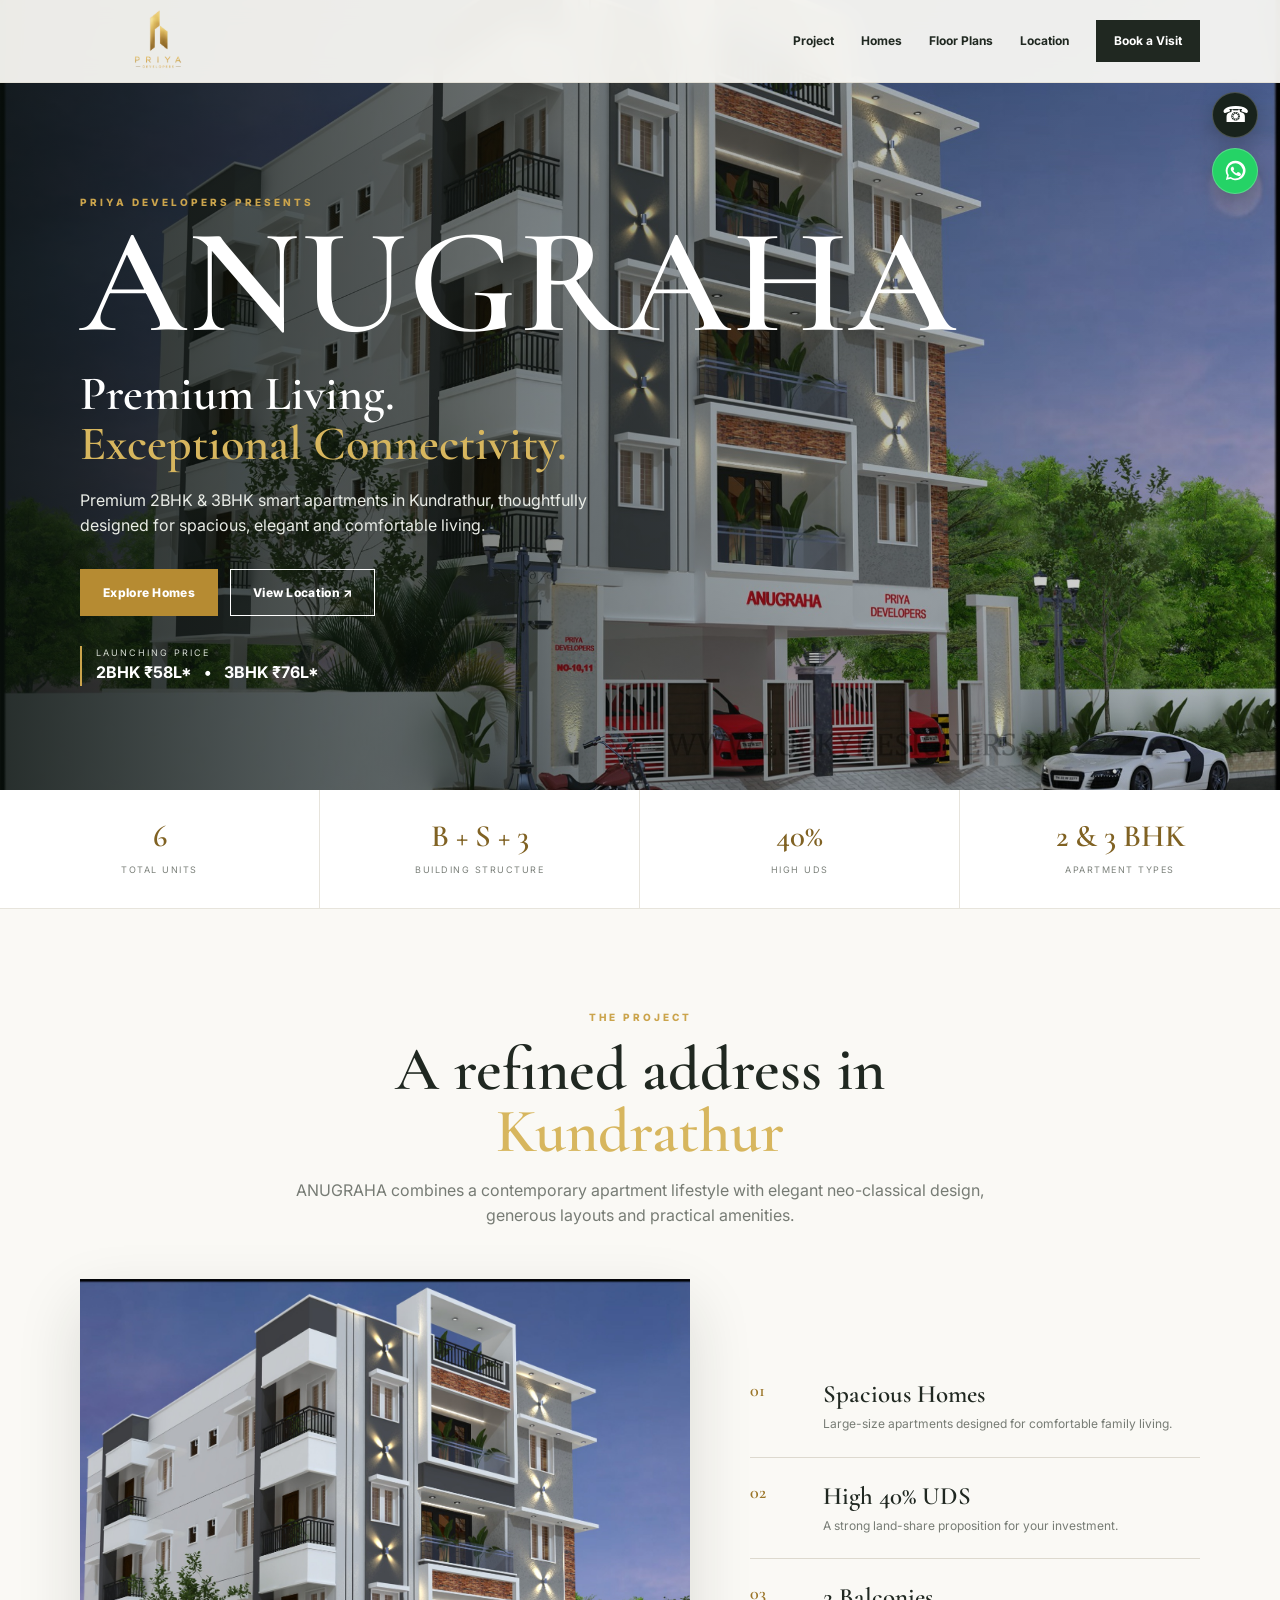
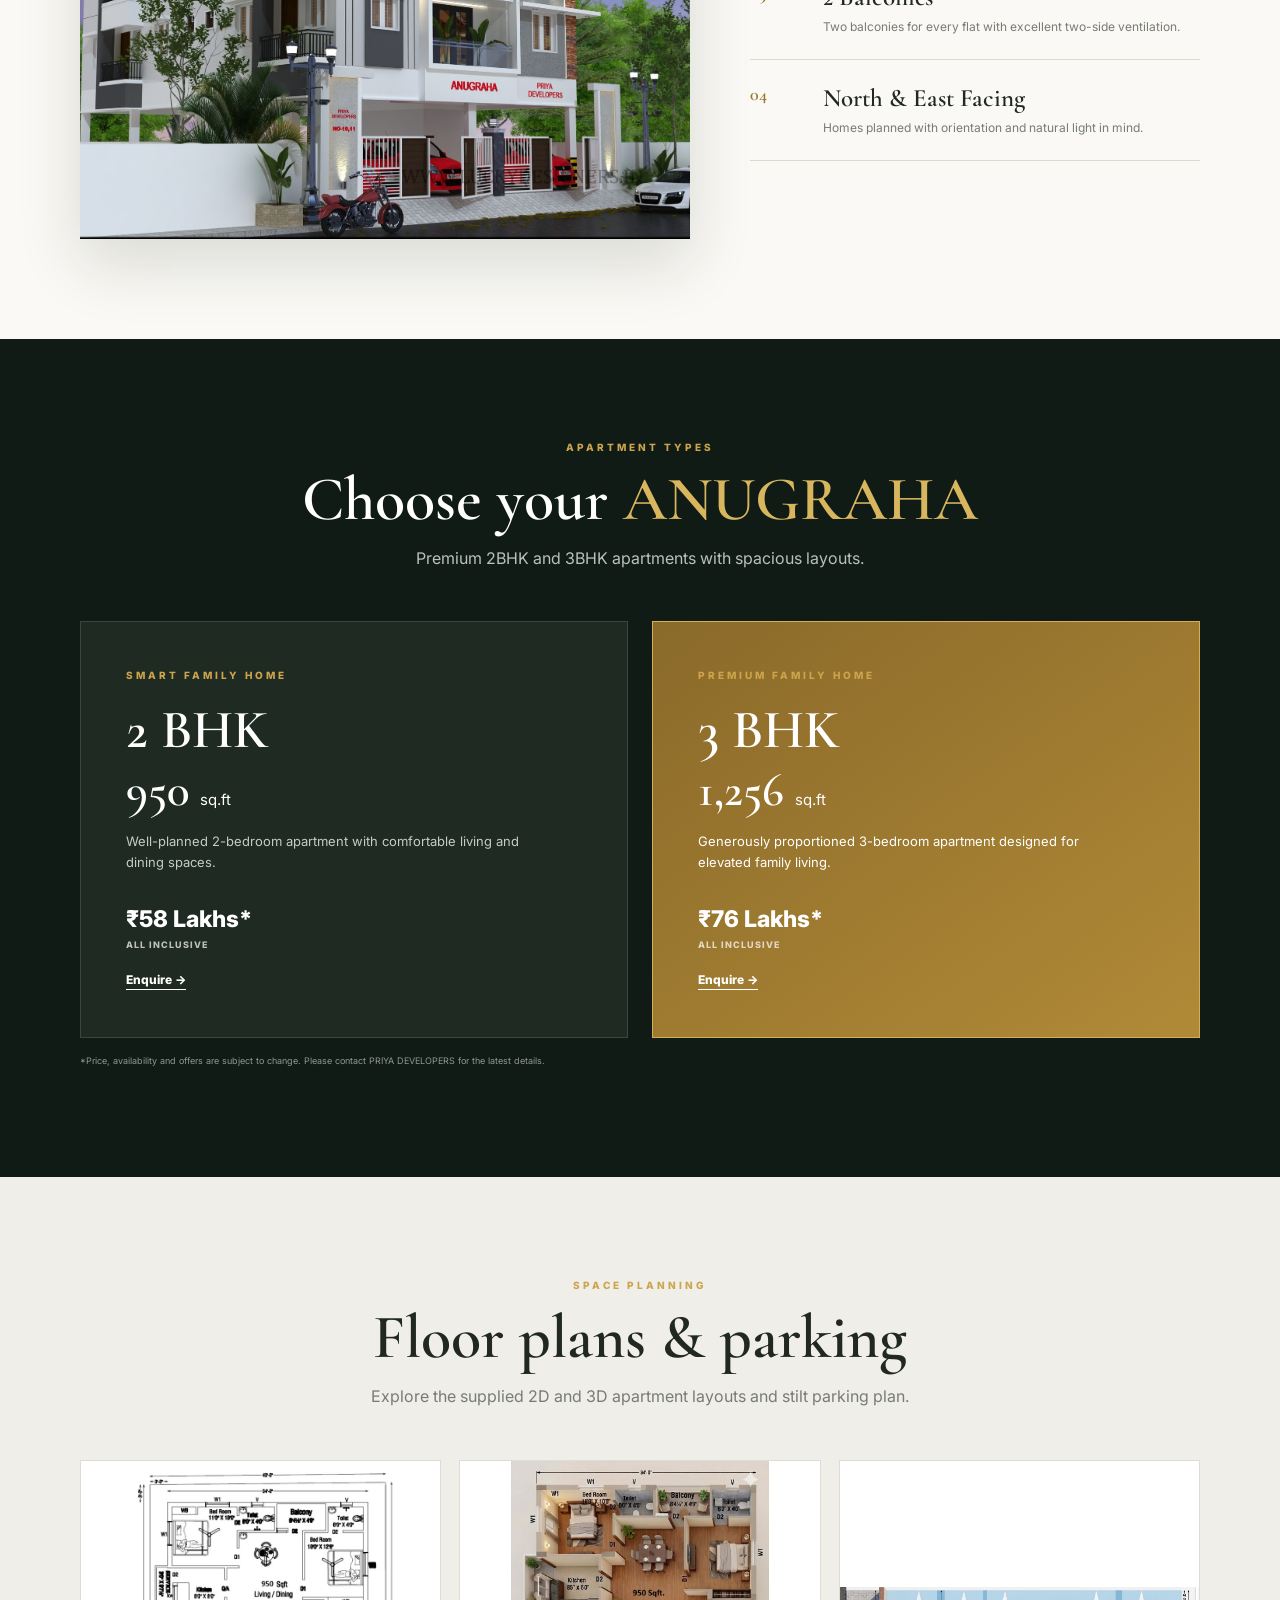
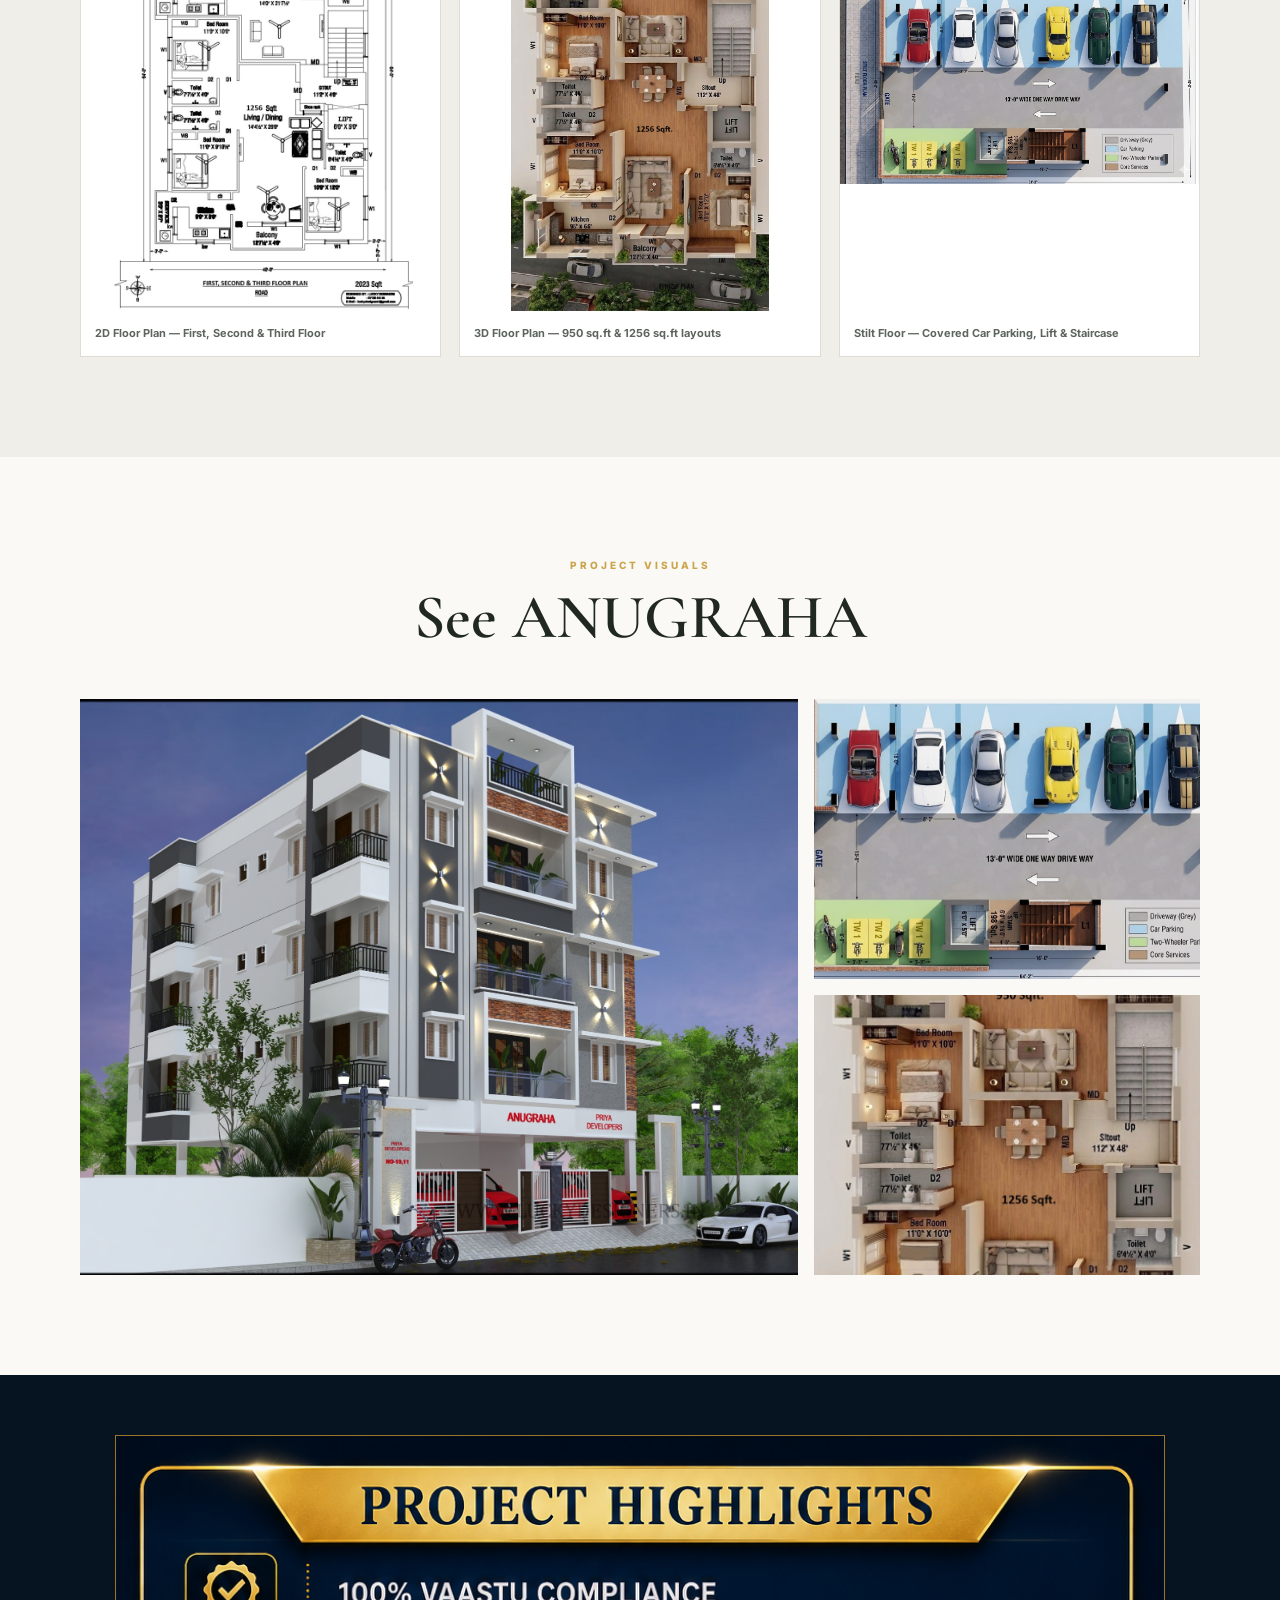
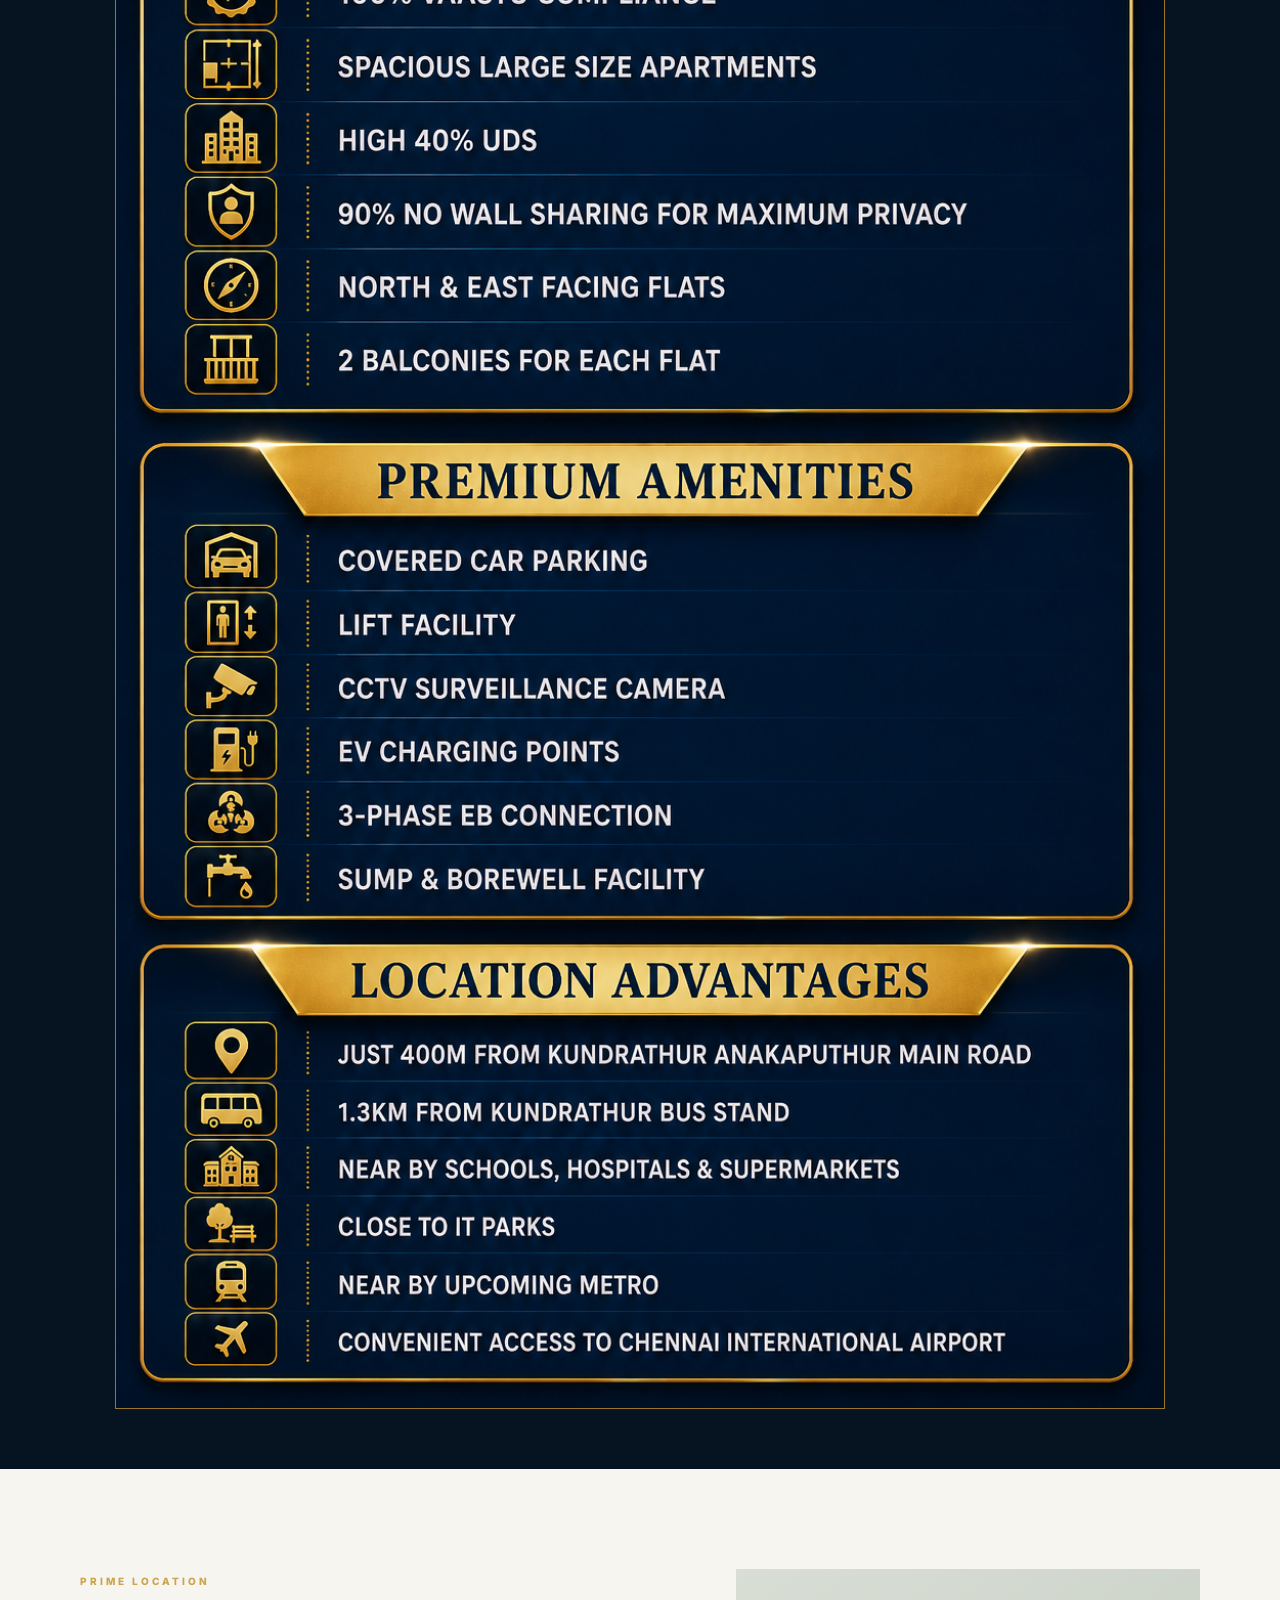
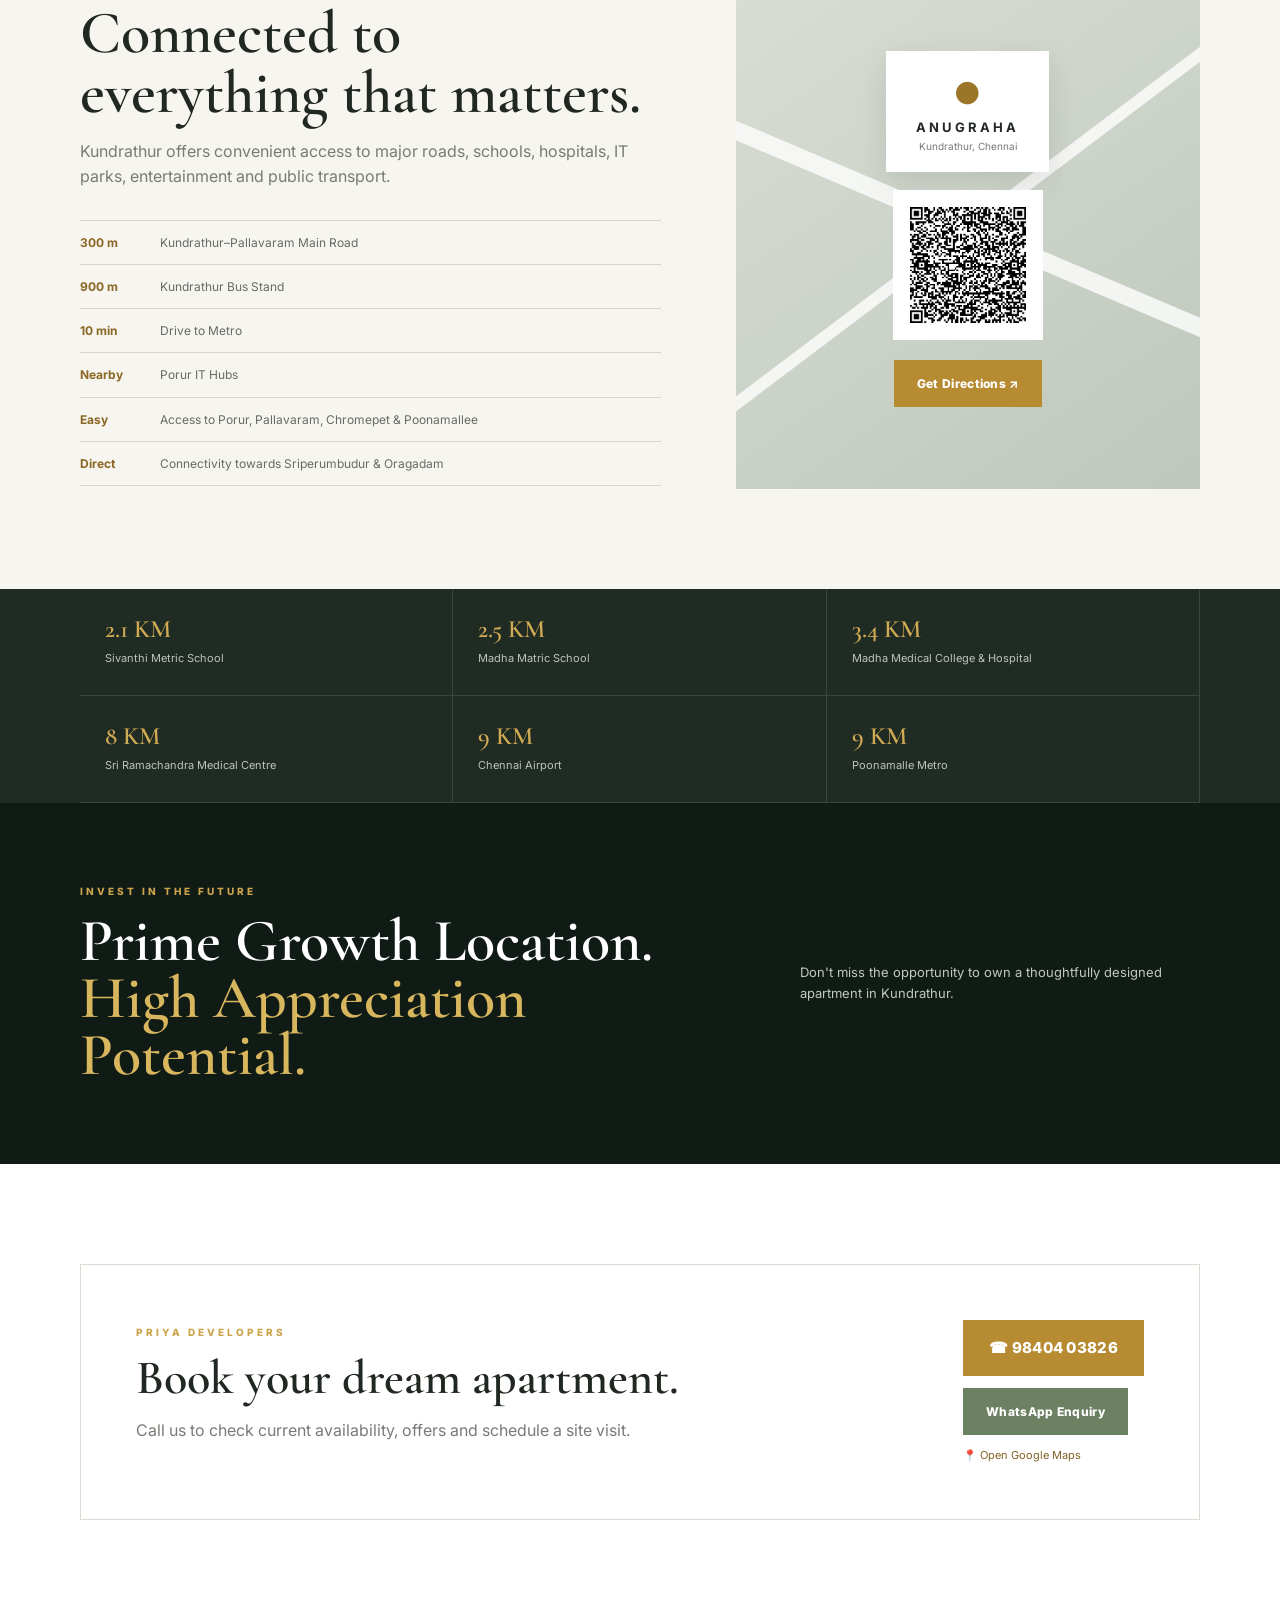
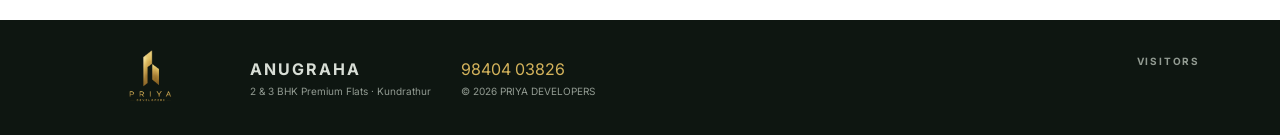
==== commit 8cc73ea1: "Add files via upload" ====
--- a/index.html
+++ b/index.html
@@ -9,6 +9,17 @@
   <link rel="preconnect" href="https://fonts.gstatic.com" crossorigin>
   <link href="https://fonts.googleapis.com/css2?family=Cormorant+Garamond:wght@500;600;700&family=Inter:wght@400;500;600;700&display=swap" rel="stylesheet">
   <link rel="stylesheet" href="style.css">
+
+    <!-- Google tag (gtag.js) -->
+<script async src="https://www.googletagmanager.com/gtag/js?id=AW-18389945162"></script>
+<script>
+  window.dataLayer = window.dataLayer || [];
+  function gtag(){dataLayer.push(arguments);}
+  gtag('js', new Date());
+
+  gtag('config', 'AW-18389945162');
+</script>
+  <script src="https://counterapi.com/c.js?ns=priyadevelopers.in" async></script>
 </head>
 <body>
 <!-- Quick Contact -->
@@ -17,7 +28,11 @@
     <span class="contact-icon" aria-hidden="true">☎</span><span class="contact-label">Call</span>
   </a>
   <a href="https://wa.me/919840403826?text=Hello%20Priya%20Developers%2C%20I%20am%20interested%20in%20ANUGRAHA%20apartments." class="quick-contact-btn whatsapp-btn" target="_blank" rel="noopener" aria-label="WhatsApp Priya Developers" title="WhatsApp">
-    <span class="contact-icon whatsapp-mark" aria-hidden="true">◔</span><span class="contact-label">WhatsApp</span>
+    <span class="contact-icon whatsapp-mark" aria-hidden="true">
+      <svg viewBox="0 0 32 32" role="img" focusable="false" aria-hidden="true">
+        <path d="M16 3.5A12.5 12.5 0 0 0 5.2 22.3L3.7 28.1l6-1.5A12.5 12.5 0 1 0 16 3.5Zm0 22.7c-2 0-3.9-.6-5.5-1.7l-.4-.3-3.5.9.9-3.4-.3-.4A9.8 9.8 0 1 1 16 26.2Zm5.4-7.3c-.3-.2-1.8-.9-2.1-1-.3-.1-.5-.2-.7.2-.2.3-.8 1-.9 1.2-.2.2-.3.2-.6.1-1.6-.8-2.7-1.4-3.8-3.2-.3-.5.3-.5.9-1.7.1-.2.1-.4 0-.6-.1-.2-.7-1.7-.9-2.3-.2-.6-.5-.5-.7-.5h-.6c-.2 0-.6.1-.9.4-.3.3-1.2 1.1-1.2 2.6s1.2 3 1.4 3.2c.2.2 2.3 3.5 5.6 4.9 2.1.9 2.9 1 3.9.9.6-.1 1.8-.7 2-1.4.2-.7.2-1.3.1-1.4-.1-.2-.3-.3-.6-.4Z"/>
+      </svg>
+    </span><span class="contact-label">WhatsApp</span>
   </a>
 </div>
 <header class="header">
@@ -203,6 +218,19 @@
     <img src="assets/logo.png" alt="Priya Developers">
     <div><strong>ANUGRAHA</strong><span>2 & 3 BHK Premium Flats · Kundrathur</span></div>
     <div><a href="tel:+919840403826">98404 03826</a><span>© 2026 PRIYA DEVELOPERS</span></div>
+
+    <div class="visitor-counter" aria-label="Website visitor count">
+      <span class="visitor-label">VISITORS</span>
+      <div class="counterapi"
+           ns="priyadevelopers.in"
+           action="view"
+           key="website-visits"
+           startNumber="8500"
+           noIcon="true"
+           color="#d4b35c"
+           bg="transparent"
+           noLink="true"></div>
+    </div>
   </div>
 </footer>
 
--- a/style.css
+++ b/style.css
@@ -45,15 +45,17 @@
 }
 
 .whatsapp-mark {
-  width: 23px;
-  height: 23px;
-  border: 2px solid #fff;
-  border-radius: 50%;
+  width: 25px;
+  height: 25px;
   display: inline-flex;
   align-items: center;
   justify-content: center;
-  font-size: 13px;
-  font-weight: 700;
+}
+.whatsapp-mark svg {
+  width: 25px;
+  height: 25px;
+  display: block;
+  fill: #fff;
 }
 
 .contact-label {
@@ -107,3 +109,33 @@
   .contact-icon { font-size: 20px; }
   .whatsapp-mark { width: 21px; height: 21px; font-size: 12px; }
 }
+
+/* ================================
+   WEBSITE VISITOR COUNTER
+   ================================ */
+.visitor-counter {
+  display: flex;
+  align-items: center;
+  gap: 10px;
+  margin-left: auto;
+  text-align: right;
+}
+.visitor-label {
+  font-size: 9px;
+  letter-spacing: 1.8px;
+  color: #929b92;
+  font-weight: 700;
+}
+.visitor-counter .counterapi {
+  min-height: 24px !important;
+  color: #d4b35c !important;
+  font-size: 14px;
+  font-weight: 700;
+}
+@media (max-width: 800px) {
+  .visitor-counter {
+    margin-top: 18px;
+    margin-left: 0;
+    text-align: left;
+  }
+}
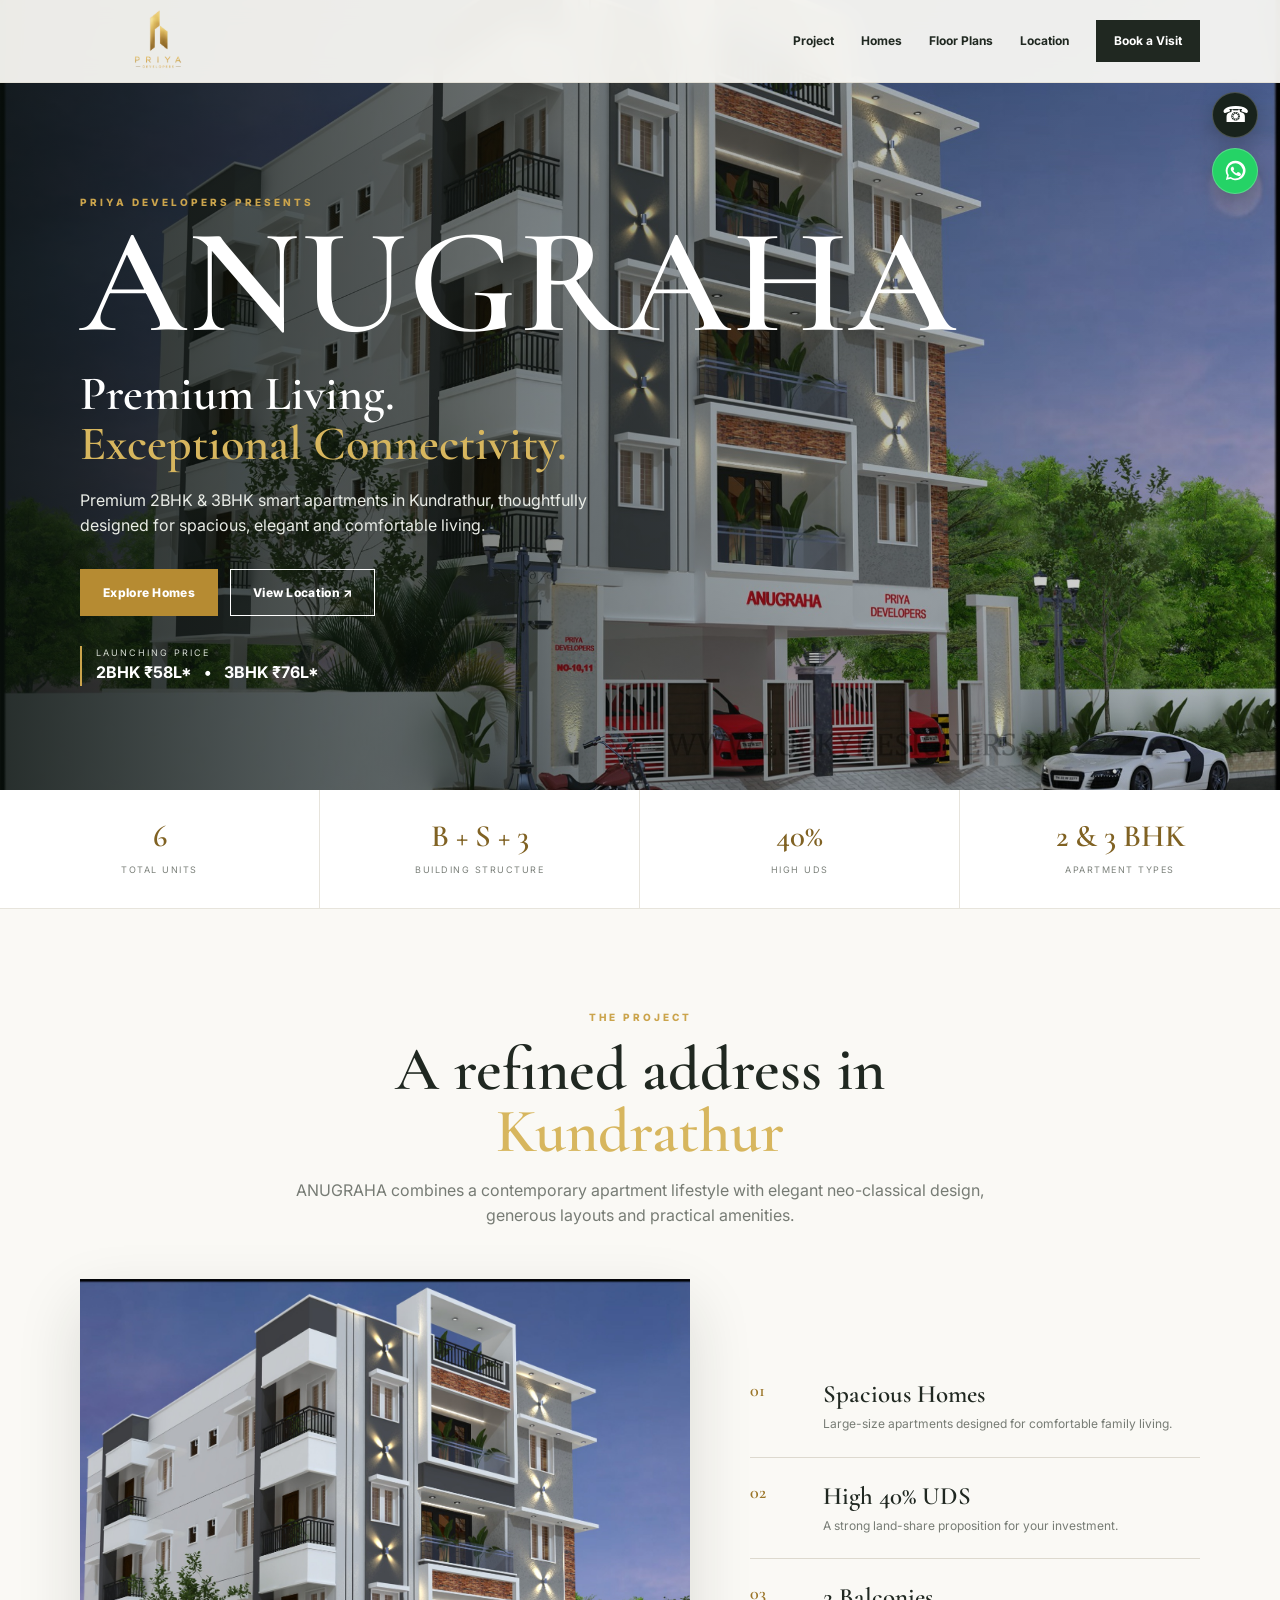
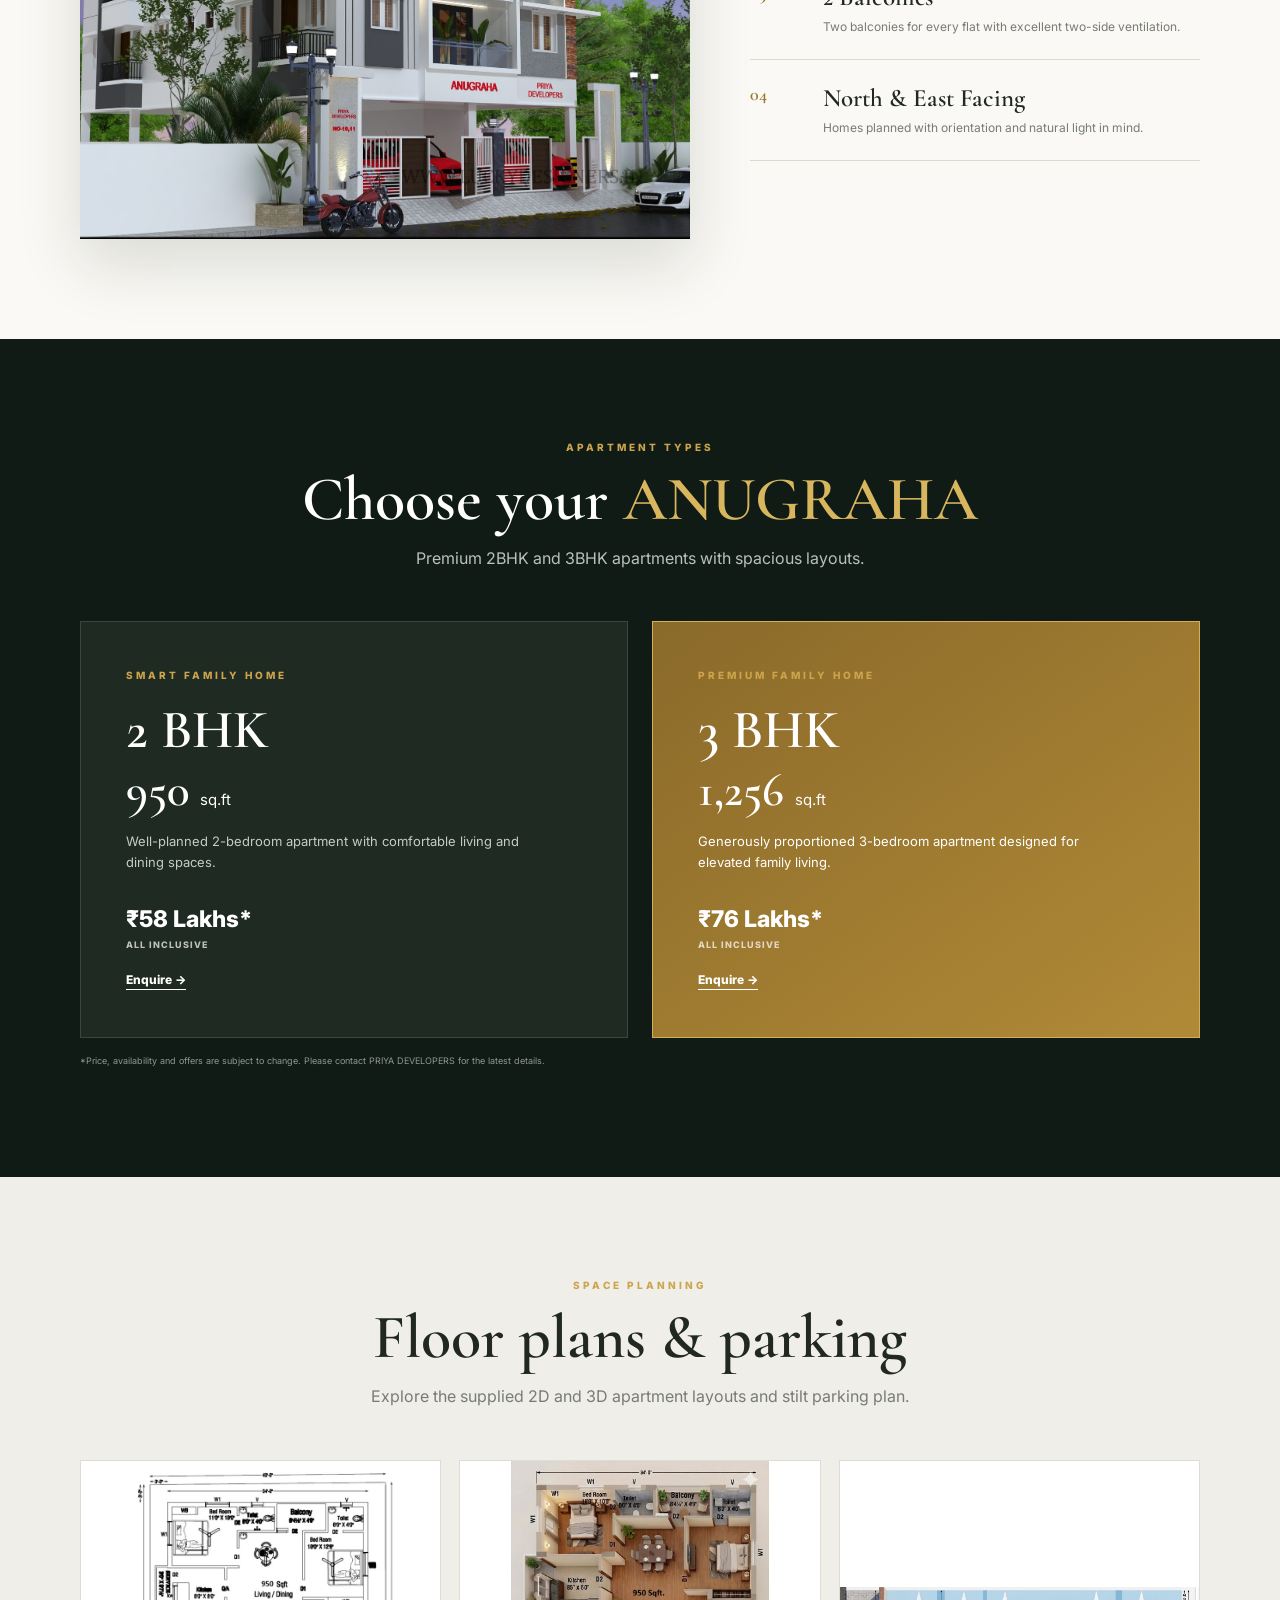
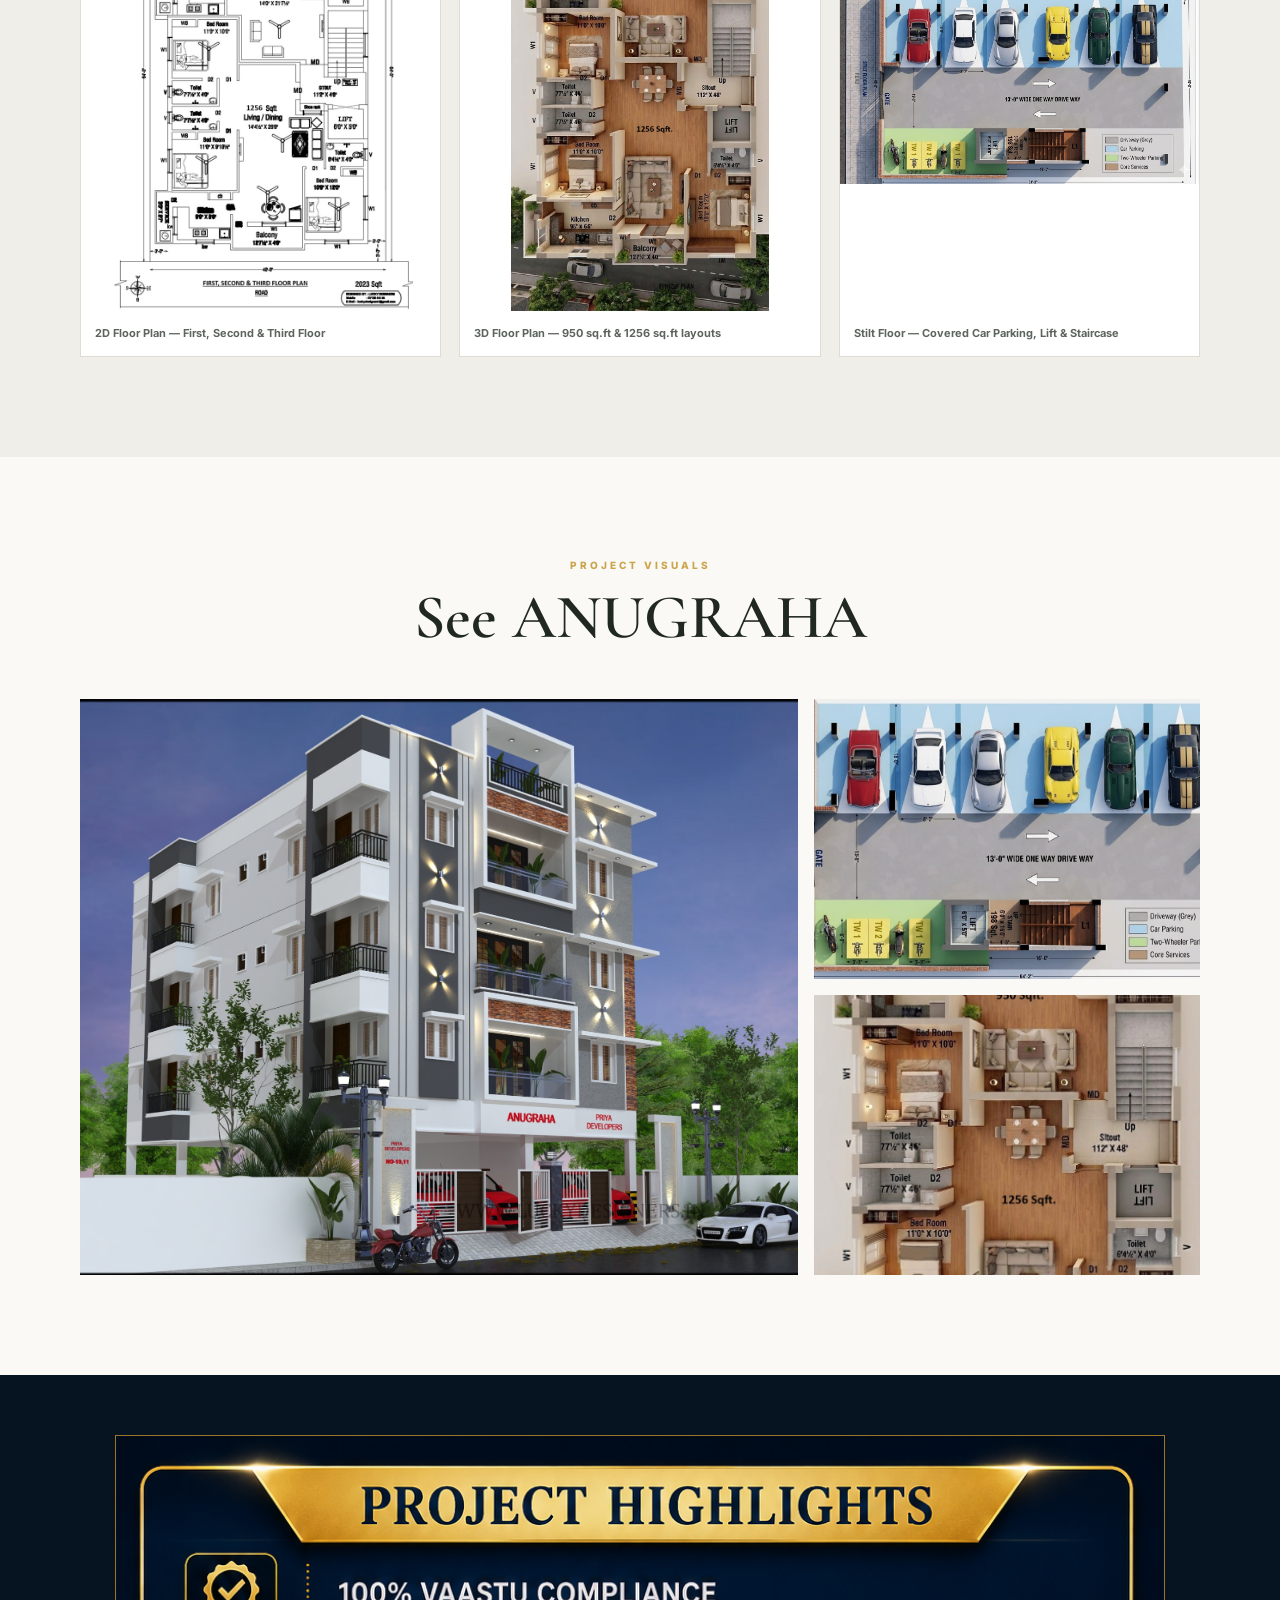
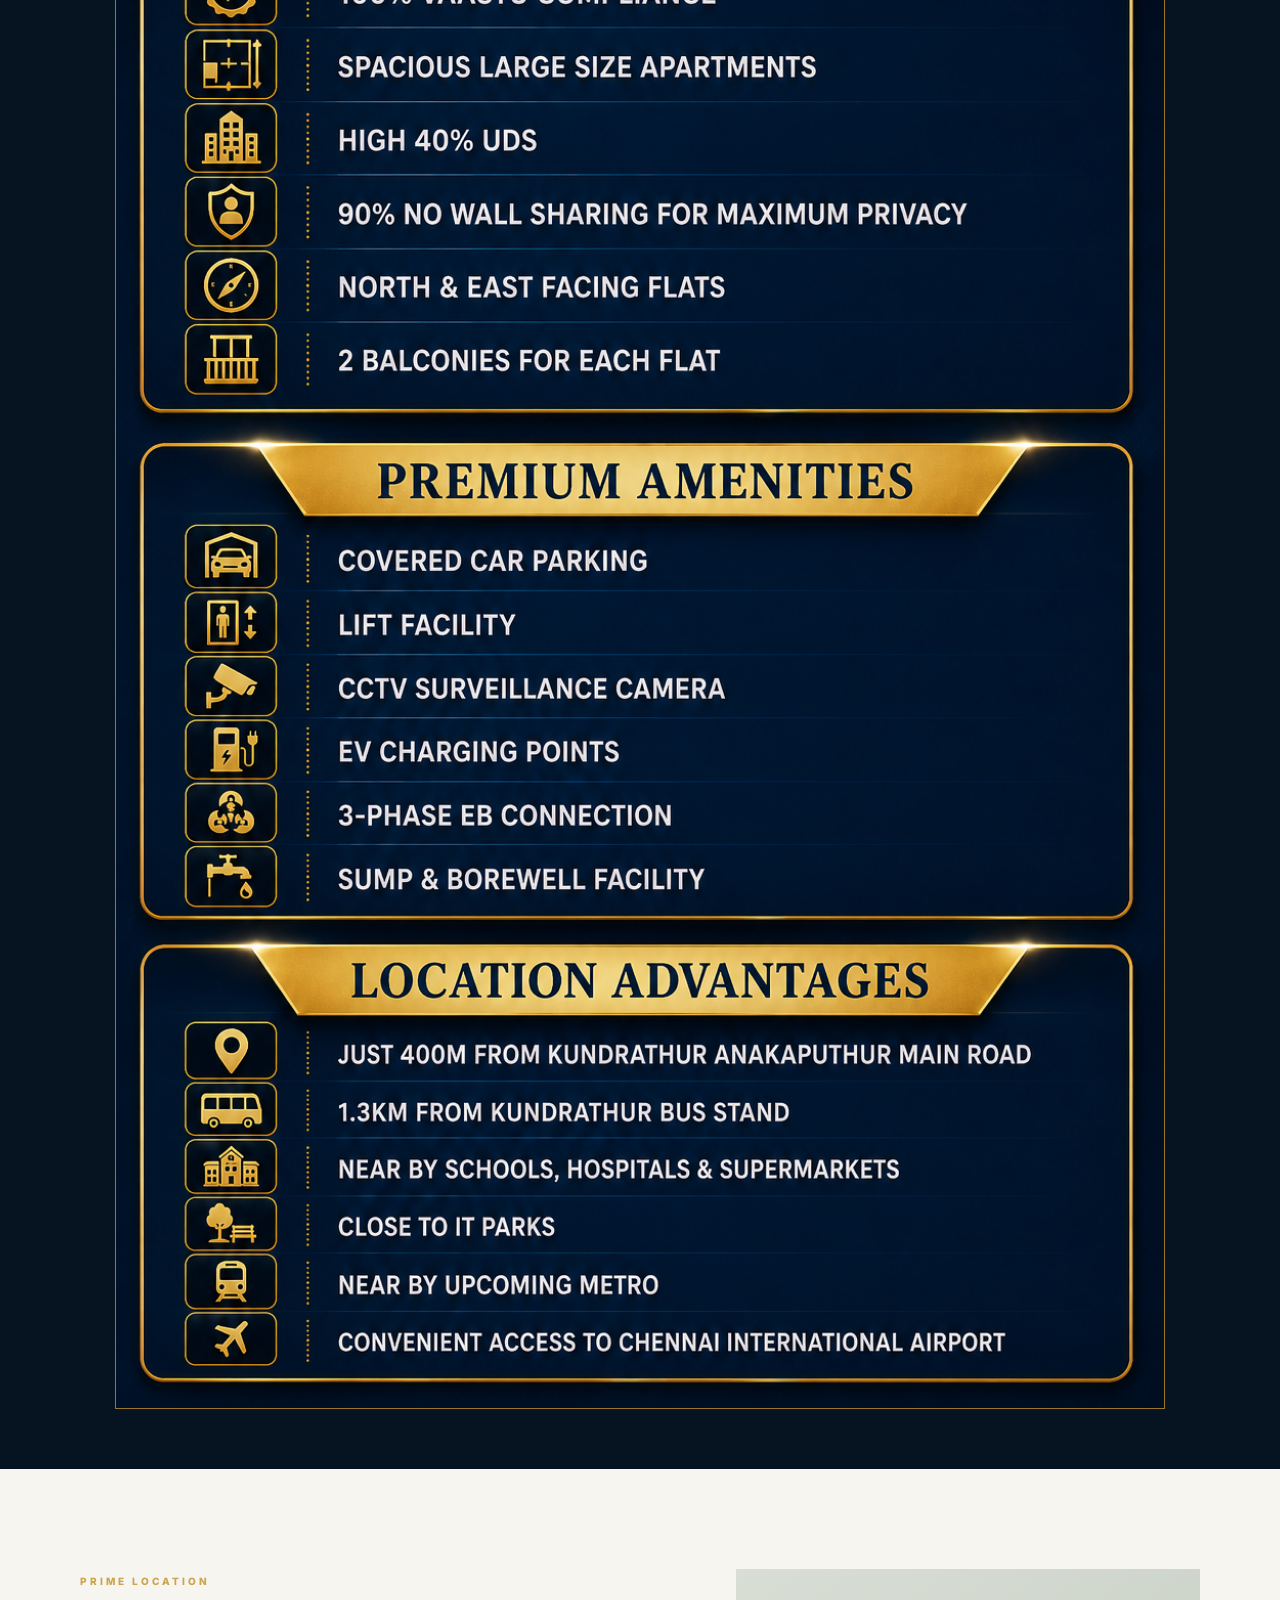
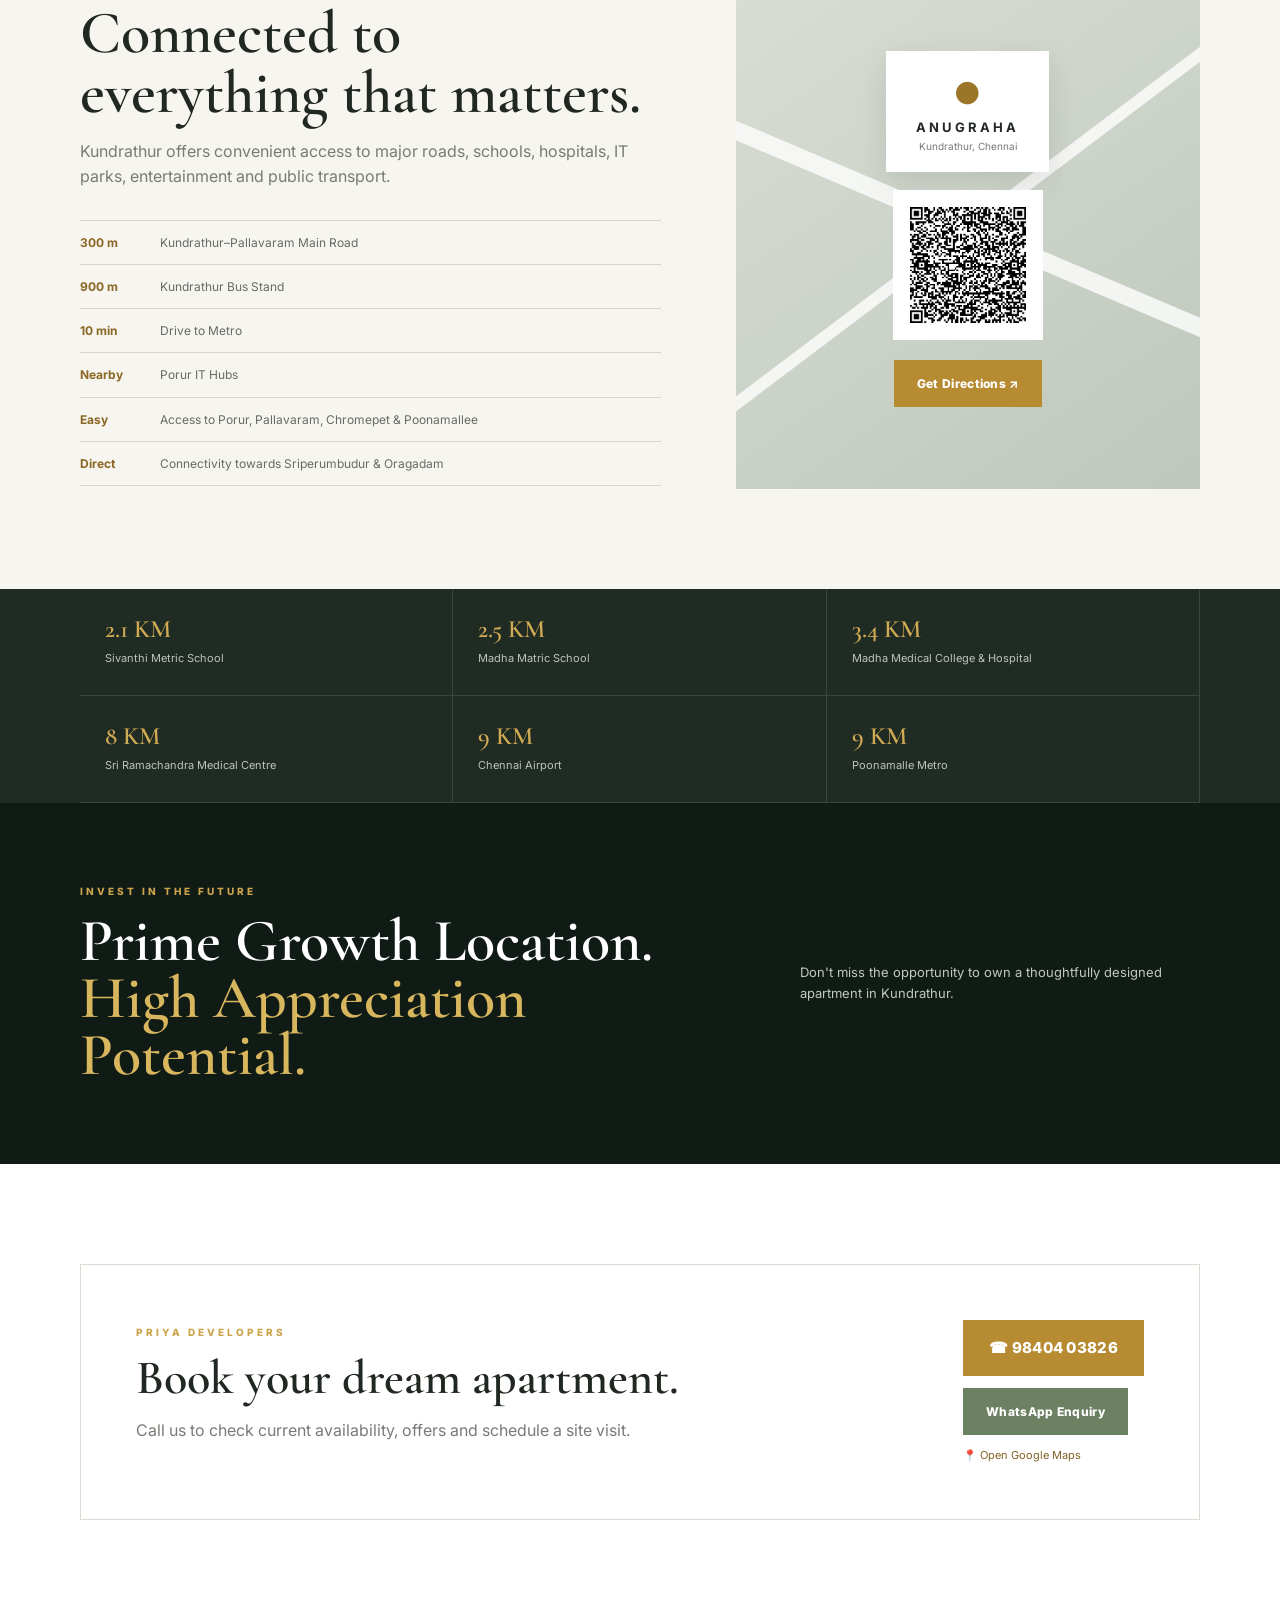
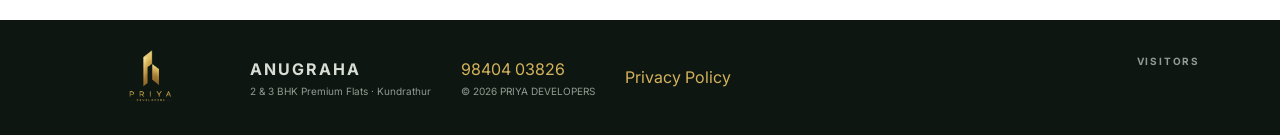
==== commit bc47d0f0: "Add files via upload" ====
--- a/index.html
+++ b/index.html
@@ -218,6 +218,7 @@
     <img src="assets/logo.png" alt="Priya Developers">
     <div><strong>ANUGRAHA</strong><span>2 & 3 BHK Premium Flats · Kundrathur</span></div>
     <div><a href="tel:+919840403826">98404 03826</a><span>© 2026 PRIYA DEVELOPERS</span></div>
+    <div><a href="privacy-policy.html">Privacy Policy</a></div>
 
     <div class="visitor-counter" aria-label="Website visitor count">
       <span class="visitor-label">VISITORS</span>
--- a/style.css
+++ b/style.css
@@ -139,3 +139,30 @@
     text-align: left;
   }
 }
+
+/* ================================
+   PRIVACY POLICY / LEGAL PAGE
+   ================================ */
+.legal-page {
+  max-width: 900px;
+}
+.legal-page h1 {
+  margin-bottom: 12px;
+}
+.legal-page h2 {
+  margin-top: 36px;
+  margin-bottom: 12px;
+}
+.legal-page p,
+.legal-page li {
+  line-height: 1.8;
+}
+.legal-page ul {
+  padding-left: 24px;
+}
+.legal-note {
+  margin-top: 40px;
+  padding: 18px 20px;
+  border: 1px solid rgba(212,179,92,.35);
+  border-radius: 8px;
+}
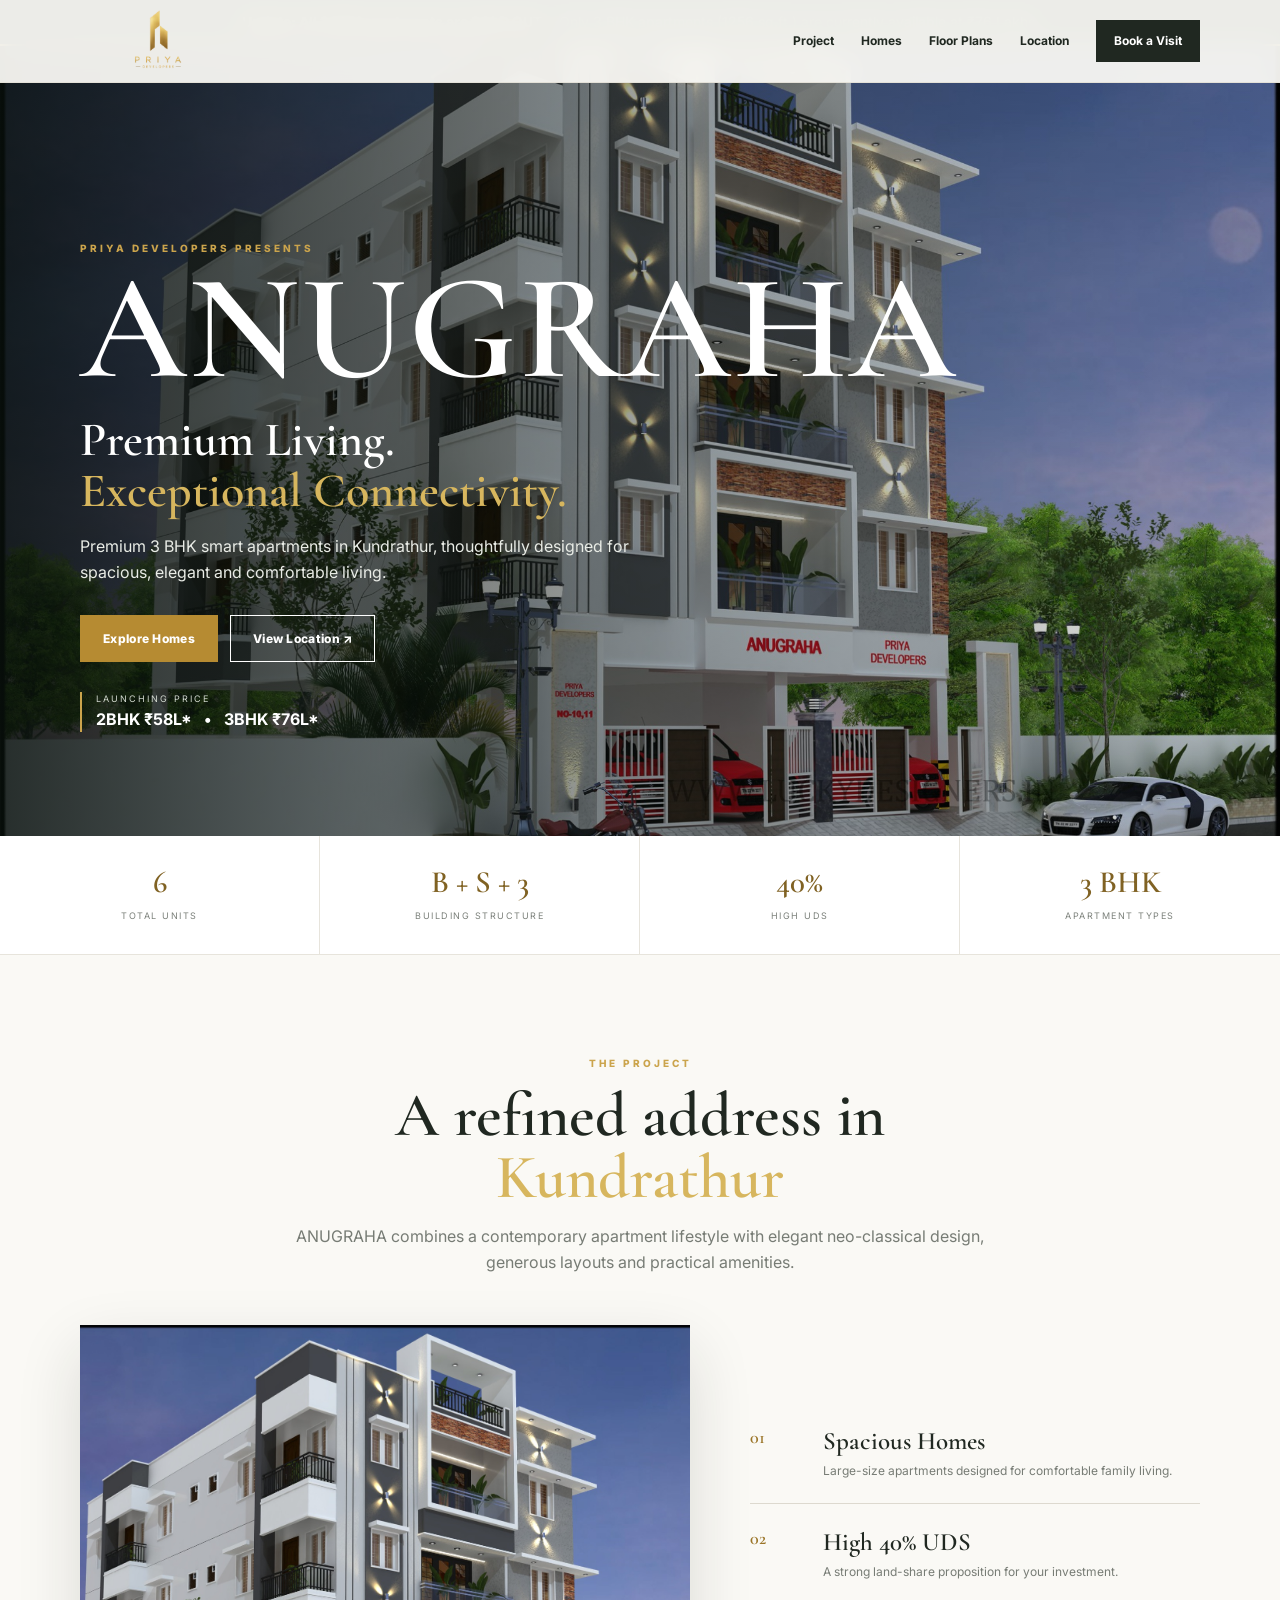
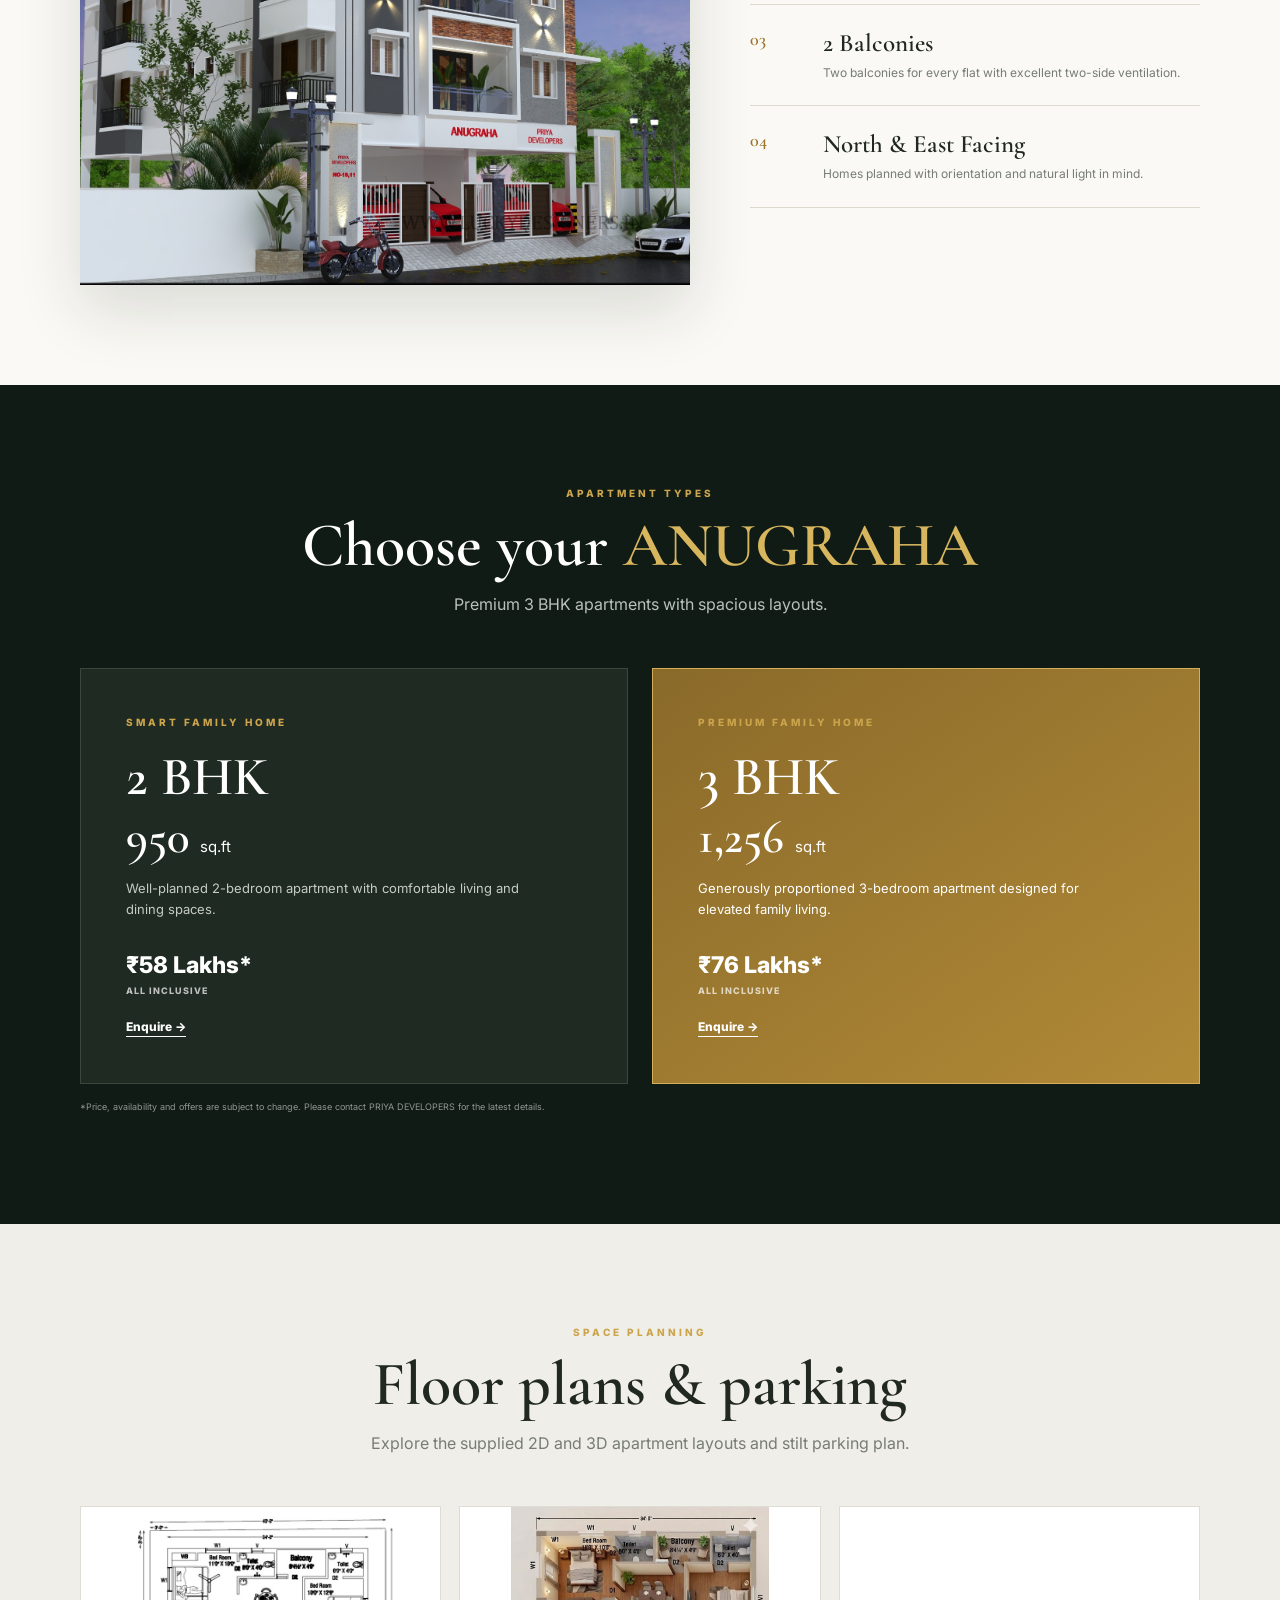
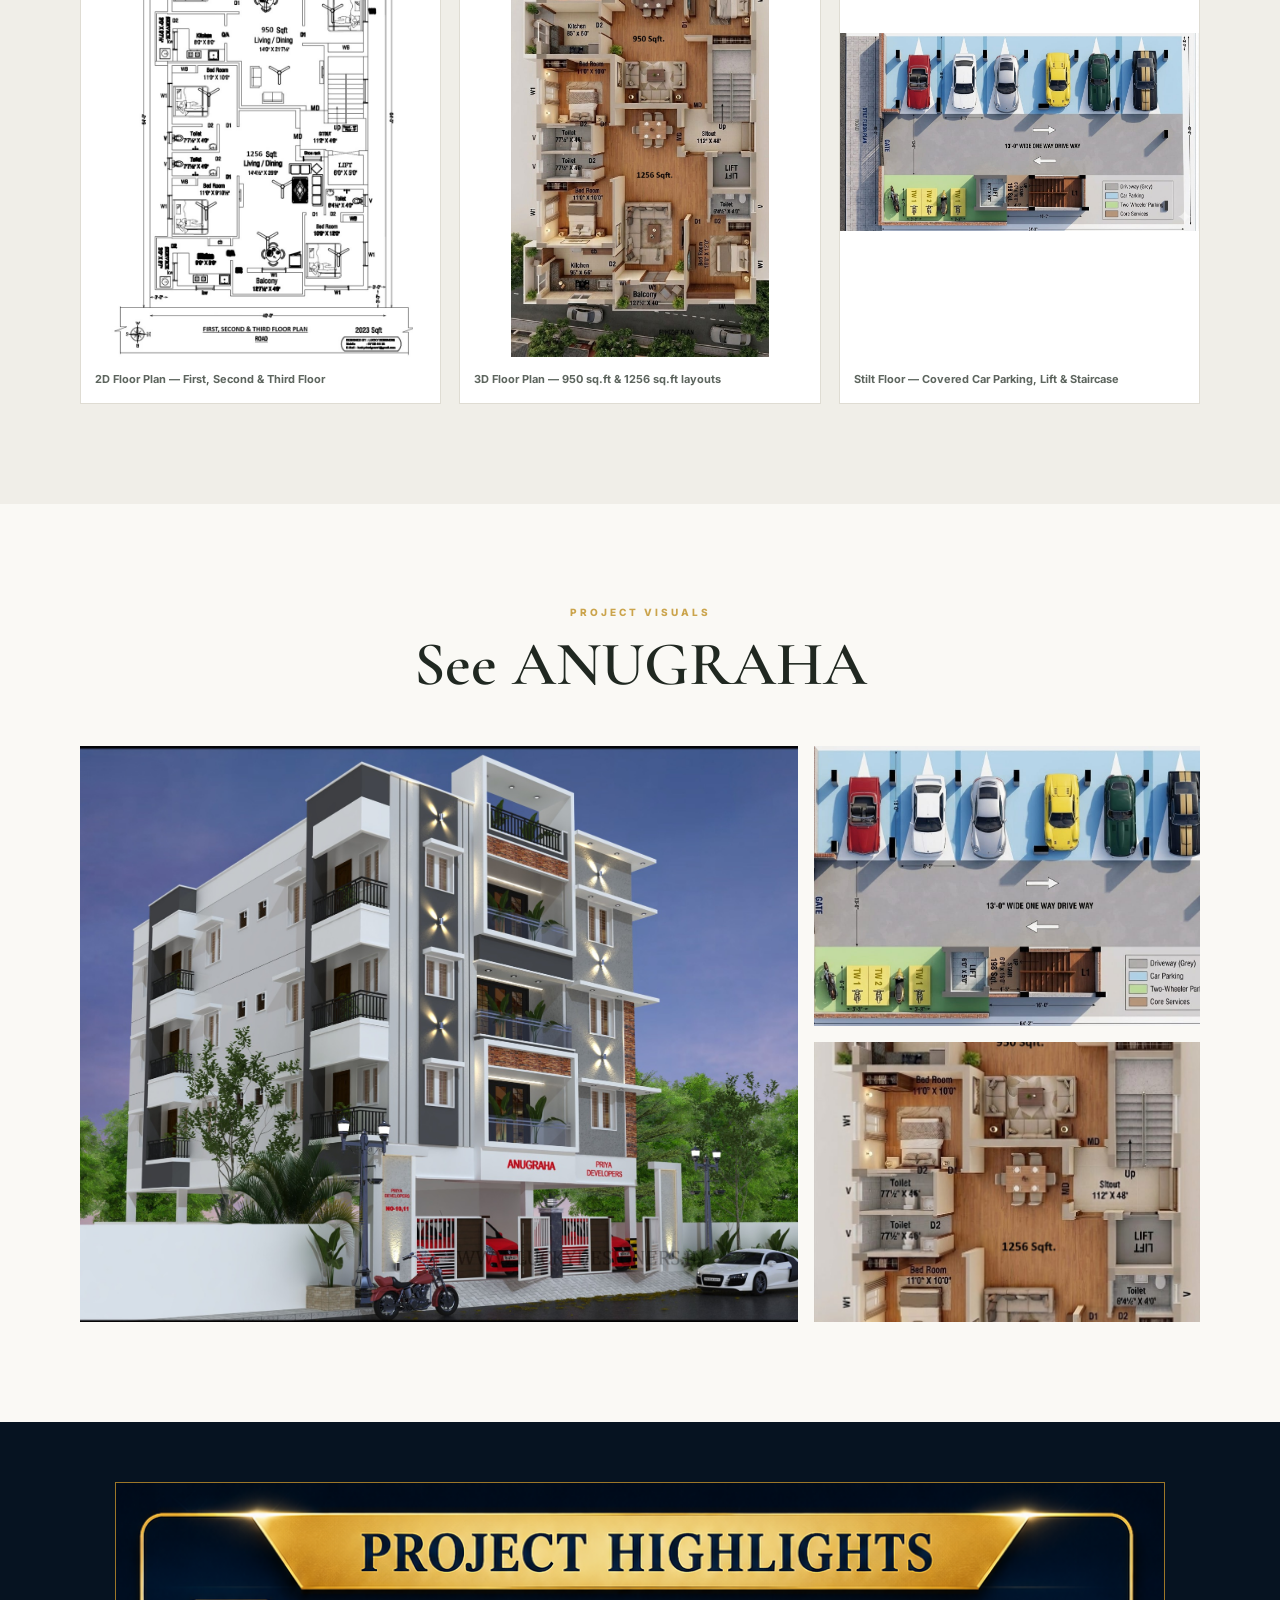
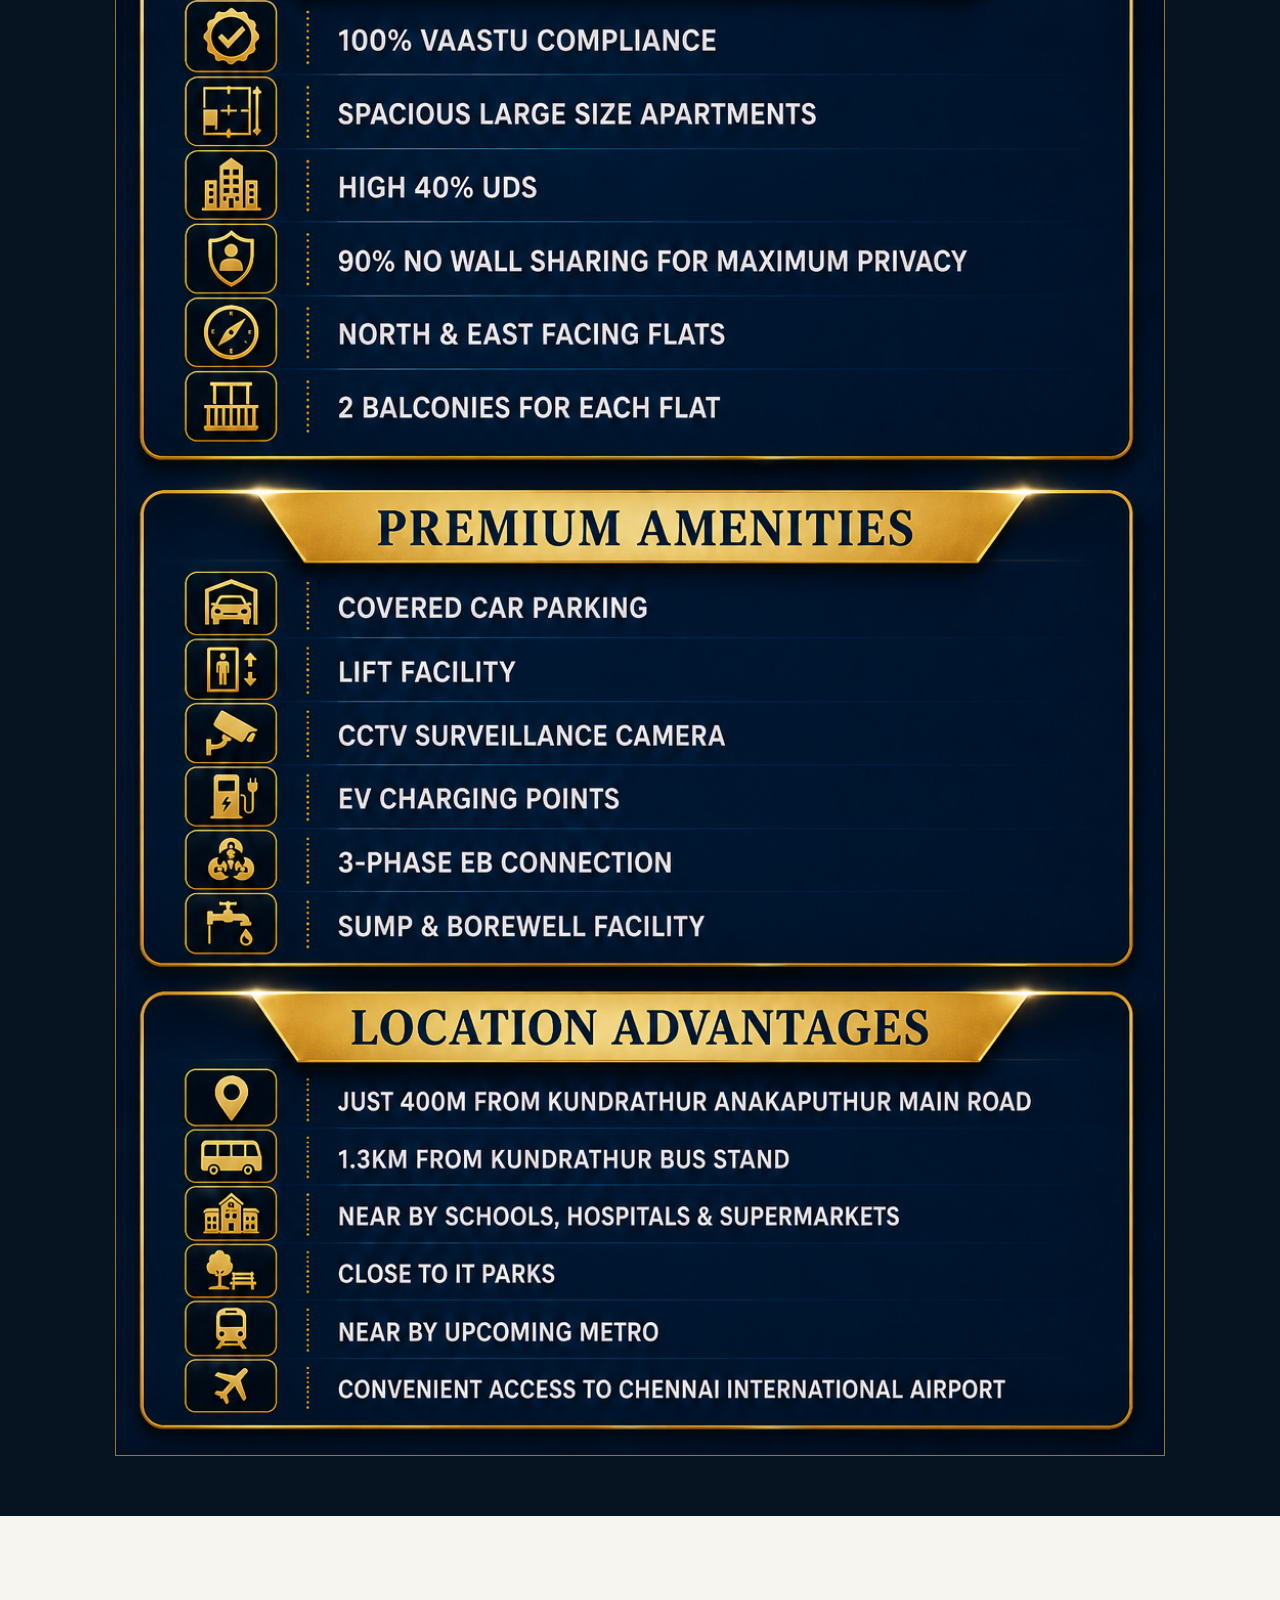
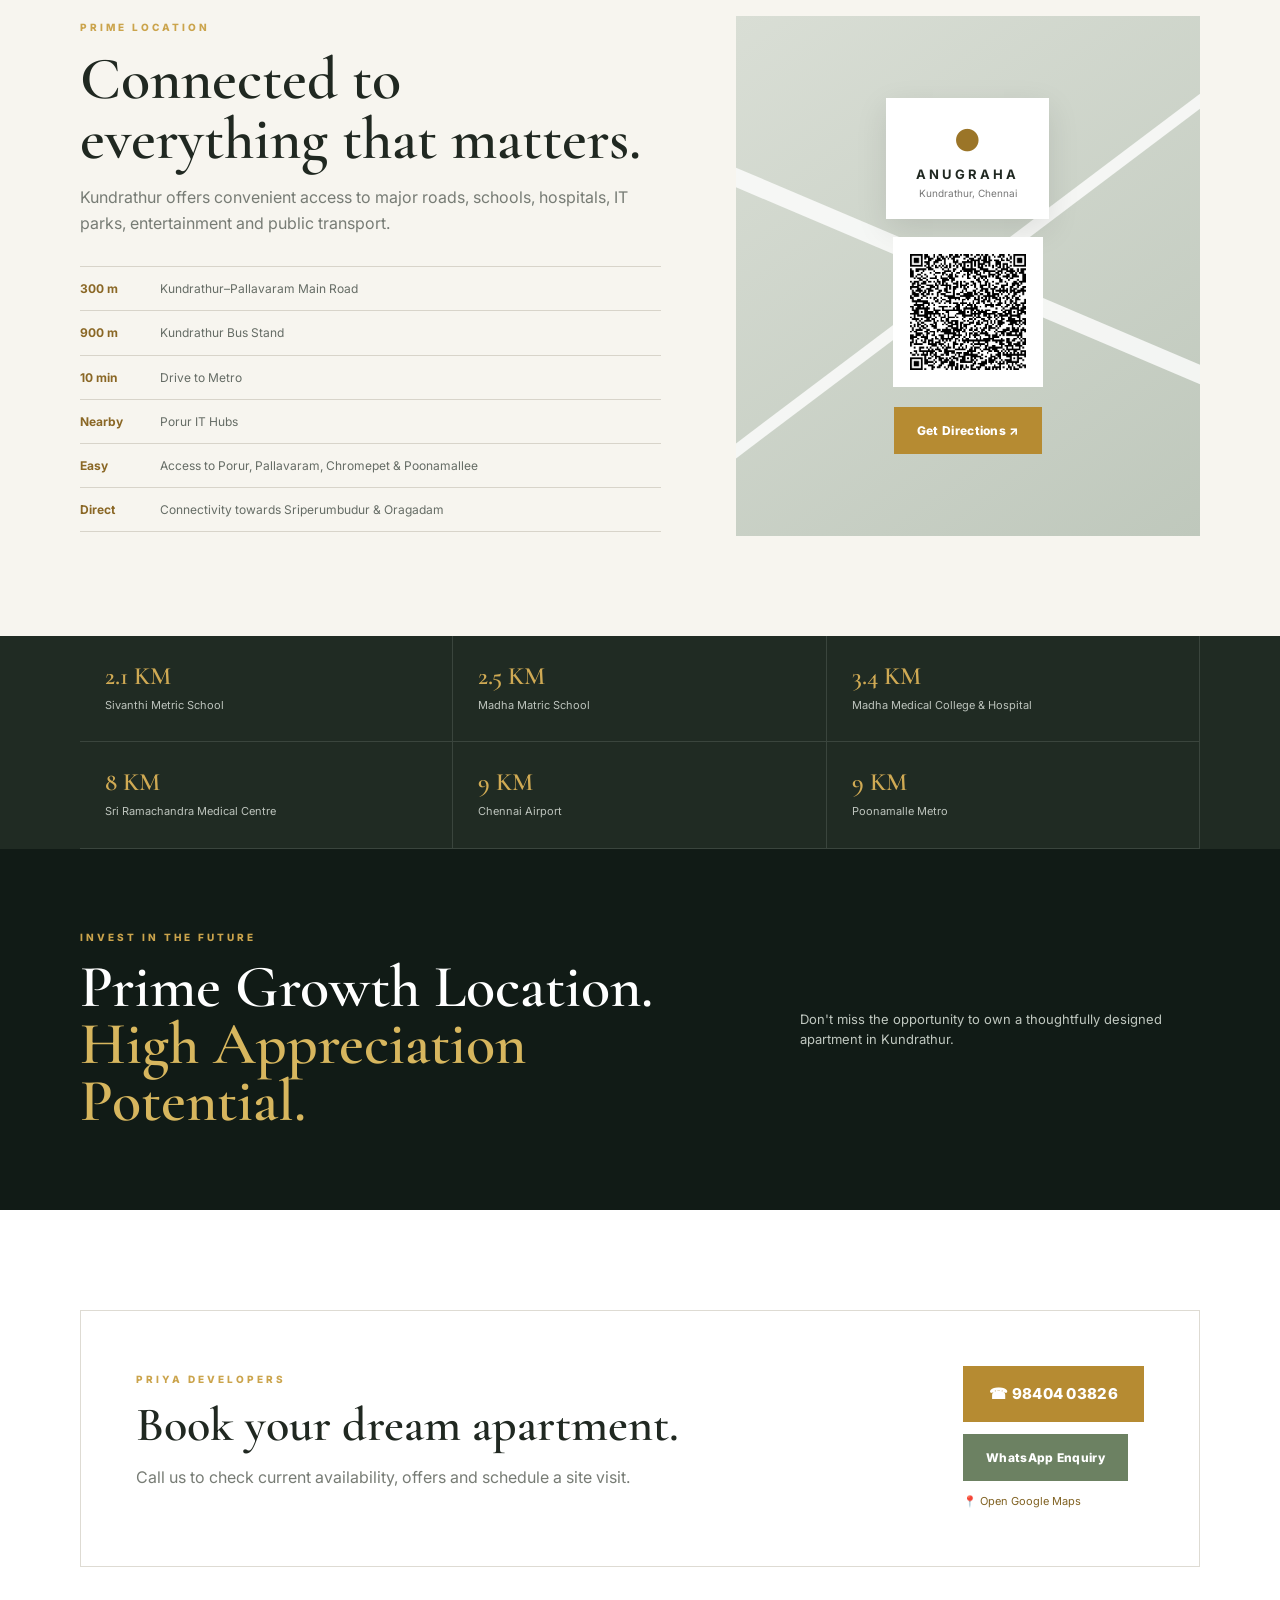
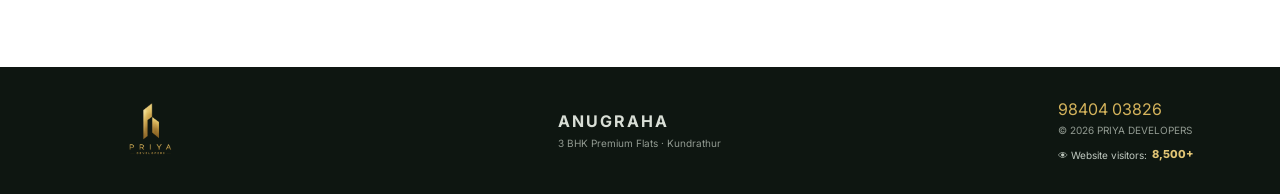
==== commit 3b4cc49a: "Add files via upload" ====
--- a/index.html
+++ b/index.html
@@ -3,38 +3,20 @@
 <head>
   <meta charset="UTF-8">
   <meta name="viewport" content="width=device-width, initial-scale=1.0">
-  <meta name="description" content="ANUGRAHA by PRIYA DEVELOPERS — premium 2BHK and 3BHK apartments in Kundrathur, Chennai.">
+  <meta name="description" content="ANUGRAHA by PRIYA DEVELOPERS — premium 3 BHK apartments in Kundrathur, Chennai.">
   <title>ANUGRAHA | PRIYA DEVELOPERS</title>
   <link rel="preconnect" href="https://fonts.googleapis.com">
   <link rel="preconnect" href="https://fonts.gstatic.com" crossorigin>
   <link href="https://fonts.googleapis.com/css2?family=Cormorant+Garamond:wght@500;600;700&family=Inter:wght@400;500;600;700&display=swap" rel="stylesheet">
   <link rel="stylesheet" href="style.css">
-
-    <!-- Google tag (gtag.js) -->
-<script async src="https://www.googletagmanager.com/gtag/js?id=AW-18389945162"></script>
-<script>
-  window.dataLayer = window.dataLayer || [];
-  function gtag(){dataLayer.push(arguments);}
-  gtag('js', new Date());
-
-  gtag('config', 'AW-18389945162');
-</script>
-  <script src="https://counterapi.com/c.js?ns=priyadevelopers.in" async></script>
 </head>
 <body>
-<!-- Quick Contact -->
-<div class="quick-contact" aria-label="Quick contact">
-  <a href="tel:+919840403826" class="quick-contact-btn phone-btn" aria-label="Call Priya Developers" title="Call 98404 03826">
-    <span class="contact-icon" aria-hidden="true">☎</span><span class="contact-label">Call</span>
-  </a>
-  <a href="https://wa.me/919840403826?text=Hello%20Priya%20Developers%2C%20I%20am%20interested%20in%20ANUGRAHA%20apartments." class="quick-contact-btn whatsapp-btn" target="_blank" rel="noopener" aria-label="WhatsApp Priya Developers" title="WhatsApp">
-    <span class="contact-icon whatsapp-mark" aria-hidden="true">
-      <svg viewBox="0 0 32 32" role="img" focusable="false" aria-hidden="true">
-        <path d="M16 3.5A12.5 12.5 0 0 0 5.2 22.3L3.7 28.1l6-1.5A12.5 12.5 0 1 0 16 3.5Zm0 22.7c-2 0-3.9-.6-5.5-1.7l-.4-.3-3.5.9.9-3.4-.3-.4A9.8 9.8 0 1 1 16 26.2Zm5.4-7.3c-.3-.2-1.8-.9-2.1-1-.3-.1-.5-.2-.7.2-.2.3-.8 1-.9 1.2-.2.2-.3.2-.6.1-1.6-.8-2.7-1.4-3.8-3.2-.3-.5.3-.5.9-1.7.1-.2.1-.4 0-.6-.1-.2-.7-1.7-.9-2.3-.2-.6-.5-.5-.7-.5h-.6c-.2 0-.6.1-.9.4-.3.3-1.2 1.1-1.2 2.6s1.2 3 1.4 3.2c.2.2 2.3 3.5 5.6 4.9 2.1.9 2.9 1 3.9.9.6-.1 1.8-.7 2-1.4.2-.7.2-1.3.1-1.4-.1-.2-.3-.3-.6-.4Z"/>
-      </svg>
-    </span><span class="contact-label">WhatsApp</span>
-  </a>
+
+<div class="availability-notice" role="status">
+  <strong>Update: All 2 BHK apartments are SOLD OUT.</strong>
+  <span>Only 3 BHK apartments (1256 sq.ft.) are currently available at ₹76 Lakhs.</span>
 </div>
+
 <header class="header">
   <div class="container nav">
     <a href="#home" class="logo"><img src="assets/logo.png" alt="Priya Developers logo"></a>
@@ -57,7 +39,7 @@
     <p class="kicker">PRIYA DEVELOPERS PRESENTS</p>
     <h1>ANUGRAHA</h1>
     <h2>Premium Living.<br><em>Exceptional Connectivity.</em></h2>
-    <p class="hero-text">Premium 2BHK & 3BHK smart apartments in Kundrathur, thoughtfully designed for spacious, elegant and comfortable living.</p>
+    <p class="hero-text">Premium 3 BHK smart apartments in Kundrathur, thoughtfully designed for spacious, elegant and comfortable living.</p>
     <div class="actions">
       <a class="btn gold" href="#homes">Explore Homes</a>
       <a class="btn outline" href="https://maps.app.goo.gl/LwRZcQBRo2E1RZxv9?g_st=aw" target="_blank" rel="noopener">View Location ↗</a>
@@ -70,7 +52,7 @@
   <div><b>6</b><span>Total Units</span></div>
   <div><b>B + S + 3</b><span>Building Structure</span></div>
   <div><b>40%</b><span>High UDS</span></div>
-  <div><b>2 & 3 BHK</b><span>Apartment Types</span></div>
+  <div><b>3 BHK</b><span>Apartment Types</span></div>
 </section>
 
 <section id="project" class="section">
@@ -97,7 +79,7 @@
     <div class="heading light-heading">
       <p class="kicker">APARTMENT TYPES</p>
       <h2>Choose your <em>ANUGRAHA</em></h2>
-      <p>Premium 2BHK and 3BHK apartments with spacious layouts.</p>
+      <p>Premium 3 BHK apartments with spacious layouts.</p>
     </div>
     <div class="home-grid">
       <article class="home-card">
@@ -216,25 +198,17 @@
 <footer>
   <div class="container footer">
     <img src="assets/logo.png" alt="Priya Developers">
-    <div><strong>ANUGRAHA</strong><span>2 & 3 BHK Premium Flats · Kundrathur</span></div>
-    <div><a href="tel:+919840403826">98404 03826</a><span>© 2026 PRIYA DEVELOPERS</span></div>
-    <div><a href="privacy-policy.html">Privacy Policy</a></div>
-
-    <div class="visitor-counter" aria-label="Website visitor count">
-      <span class="visitor-label">VISITORS</span>
-      <div class="counterapi"
-           ns="priyadevelopers.in"
-           action="view"
-           key="website-visits"
-           startNumber="8500"
-           noIcon="true"
-           color="#d4b35c"
-           bg="transparent"
-           noLink="true"></div>
+    <div><strong>ANUGRAHA</strong><span>3 BHK Premium Flats · Kundrathur</span></div>
+    <div class="footer-contact">
+      <a href="tel:+919840403826">98404 03826</a>
+      <span>© 2026 PRIYA DEVELOPERS</span>
+      <div class="visitor-counter" aria-live="polite">👁 Website visitors: <div class="counterapi" startNumber="8500" key="website-visits">8,500+</div></div>
     </div>
   </div>
 </footer>
 
+<!-- Shared visitor counter. The counter service stores the total across visitors. -->
+<script async src="https://counterapi.com/c.js?ns=priyadevelopers.in"></script>
 <script src="script.js"></script>
 </body>
 </html>
--- a/style.css
+++ b/style.css
@@ -1,168 +1,24 @@
 *{box-sizing:border-box}html{scroll-behavior:smooth}body{margin:0;background:#faf9f5;color:#202821;font-family:Inter,Arial,sans-serif;line-height:1.6}img{max-width:100%;display:block}a{text-decoration:none;color:inherit}.container{width:min(1120px,92%);margin:auto}.header{position:fixed;top:0;left:0;right:0;z-index:50;background:rgba(250,249,245,.94);backdrop-filter:blur(12px);border-bottom:1px solid #e4e1d8}.nav{height:82px;display:flex;align-items:center;justify-content:space-between}.logo img{width:155px;height:62px;object-fit:contain}.nav nav{display:flex;gap:27px;align-items:center;font-size:12px;font-weight:700}.nav nav a:hover{color:#9a7223}.nav-btn{background:#202821;color:#fff;padding:11px 18px}.menu{display:none;border:0;background:none;font-size:25px}.hero{height:790px;position:relative;display:flex;align-items:center;color:#fff;overflow:hidden}.hero-photo{position:absolute;inset:0;width:100%;height:100%;object-fit:cover;object-position:center}.hero-shade{position:absolute;inset:0;background:linear-gradient(90deg,rgba(8,15,11,.85),rgba(8,15,11,.35) 55%,rgba(8,15,11,.12))}.hero-content{position:relative;z-index:2;padding-top:90px}.kicker{font-size:10px;letter-spacing:3px;font-weight:800;color:#cba44c;margin:0 0 14px}.hero h1{font:600 clamp(76px,12vw,150px)/.78 "Cormorant Garamond",Georgia,serif;letter-spacing:2px;margin:0 0 28px}.hero h2{font:600 clamp(30px,4vw,48px)/1.05 "Cormorant Garamond",Georgia,serif;margin:0 0 18px}.hero h2 em,.heading h2 em,.cta h2 em{color:#d7b65e;font-style:normal}.hero-text{max-width:570px;color:#e9ece6}.actions{display:flex;gap:12px;margin:30px 0}.btn{display:inline-block;padding:13px 22px;border:1px solid transparent;font-size:12px;font-weight:800;letter-spacing:.3px}.gold{background:#b68b32;color:#fff}.gold:hover{background:#d0a94e}.outline{border-color:#fff;color:#fff}.outline:hover{background:#fff;color:#202821}.hero-price{border-left:2px solid #cba44c;padding-left:14px;margin-top:30px}.hero-price span{display:block;text-transform:uppercase;font-size:9px;letter-spacing:2px;color:#d3d9d0}.stats{display:grid;grid-template-columns:repeat(4,1fr);background:#fff;border-bottom:1px solid #e7e4dc}.stats div{text-align:center;padding:27px;border-right:1px solid #e7e4dc}.stats div:last-child{border:0}.stats b{display:block;font:600 31px "Cormorant Garamond",Georgia,serif;color:#806223}.stats span{font-size:9px;text-transform:uppercase;letter-spacing:1.5px;color:#7c817b}.section{padding:100px 0}.heading{text-align:center;max-width:700px;margin:0 auto 50px}.heading h2{font:600 clamp(42px,5vw,62px)/1 "Cormorant Garamond",Georgia,serif;margin:0 0 15px}.heading>p:last-child{color:#777c75;margin:auto}.project-grid{display:grid;grid-template-columns:1.15fr .85fr;gap:60px;align-items:center}.image-card{box-shadow:0 25px 60px rgba(27,36,30,.14);overflow:hidden}.image-card img{width:100%;height:560px;object-fit:cover}.project-copy{display:grid;gap:0}.feature{display:grid;grid-template-columns:55px 1fr;gap:18px;padding:23px 0;border-bottom:1px solid #ddd9cf}.feature>span{color:#9b7528;font:600 18px "Cormorant Garamond",Georgia,serif}.feature h3{font:600 25px "Cormorant Garamond",Georgia,serif;margin:0}.feature p{font-size:12px;color:#777c75;margin:5px 0 0}.dark{background:#111b16;color:#fff}.light-heading h2{color:#fff}.light-heading>p:last-child{color:#b9c1b9}.home-grid{display:grid;grid-template-columns:1fr 1fr;gap:24px}.home-card{padding:45px;background:#1e2a22;border:1px solid #39473d;min-height:390px}.home-card.featured{background:linear-gradient(145deg,#8a6a2a,#b18a37);border-color:#d4ae58}.home-card h3{font:600 54px "Cormorant Garamond",Georgia,serif;margin:0}.size{font:600 47px "Cormorant Garamond",Georgia,serif}.size small{font:15px Inter,Arial}.home-card>p:not(.kicker){font-size:13px;color:#c6ccc5;max-width:420px}.featured>p:not(.kicker){color:#fff}.price{margin-top:28px;font-size:23px;font-weight:800}.price small{display:block;font-size:9px;letter-spacing:1px;text-transform:uppercase;opacity:.7}.home-card>a{display:inline-block;margin-top:18px;border-bottom:1px solid currentColor;font-size:12px;font-weight:800}.fineprint{font-size:9px;color:#8f9890;margin-top:16px}.plans{background:#f0eee8}.plan-grid{display:grid;grid-template-columns:repeat(3,1fr);gap:18px}.plan-grid figure{margin:0;background:#fff;border:1px solid #dfdcd3}.plan-grid img{width:100%;height:450px;object-fit:contain;background:#fff}.plan-grid figcaption{padding:14px;font-size:11px;font-weight:700;color:#5d655e}.gallery-grid{display:grid;grid-template-columns:1.3fr .7fr;grid-template-rows:280px 280px;gap:16px}.gallery-grid img{width:100%;height:100%;object-fit:cover}.gallery-grid .wide{grid-row:span 2}.highlights{padding-top:60px;padding-bottom:60px;background:#061321}.highlight-box{max-width:1050px}.highlight-box img{width:100%;border:1px solid #9c7628}.location{background:#f7f5ef}.location-grid{display:grid;grid-template-columns:1fr .8fr;gap:75px;align-items:center}.location h2{font:600 clamp(40px,5vw,60px)/1 "Cormorant Garamond",Georgia,serif;margin:0 0 15px}.intro{color:#777c75}.loc-list{border-top:1px solid #d8d4ca;margin-top:30px}.loc-list div{display:grid;grid-template-columns:80px 1fr;padding:12px 0;border-bottom:1px solid #d8d4ca;font-size:12px}.loc-list b{color:#8a6725}.loc-list span{color:#656c65}.map-box{min-height:520px;background:linear-gradient(145deg,#d9ded5,#bfc8bc);display:flex;flex-direction:column;align-items:center;justify-content:center;position:relative;overflow:hidden}.map-box:before,.map-box:after{content:"";position:absolute;background:rgba(255,255,255,.8);height:18px;width:140%;transform:rotate(23deg)}.map-box:after{transform:rotate(-37deg);height:12px}.map-copy{position:relative;z-index:2;background:#fff;padding:18px 30px;text-align:center;box-shadow:0 10px 30px rgba(0,0,0,.1);margin-bottom:18px}.map-copy>*{display:block}.map-copy .pin{color:#9b7528;font-size:30px}.map-copy strong{letter-spacing:3px;font-size:13px}.map-copy span:last-child{font-size:10px;color:#777}.map-box img{position:relative;z-index:2;width:150px;background:#fff;padding:10px;margin-bottom:20px}.nearby{background:#202b23;color:#fff}.nearby-grid{display:grid;grid-template-columns:repeat(3,1fr)}.nearby-grid div{padding:25px;border-right:1px solid #3a453d;border-bottom:1px solid #3a453d}.nearby-grid b{display:block;color:#d0aa54;font:600 25px "Cormorant Garamond",Georgia,serif}.nearby-grid span{font-size:11px;color:#bdc4bd}.cta{background:#111b16;color:#fff;padding:80px 0}.cta-inner{display:flex;align-items:center;justify-content:space-between;gap:60px}.cta h2{font:600 clamp(40px,5vw,60px)/.95 "Cormorant Garamond",Georgia,serif;margin:0}.cta-inner>p{max-width:400px;color:#c0c8c0;font-size:13px}.contact{background:#fff}.contact-box{border:1px solid #dedbd3;padding:55px;display:flex;justify-content:space-between;gap:50px;align-items:center}.contact-box h2{font:600 48px/1 "Cormorant Garamond",Georgia,serif;margin:0 0 12px}.contact-box p:not(.kicker){color:#777c75}.contact-actions{display:flex;flex-direction:column;align-items:flex-start;gap:12px}.big{font-size:15px;padding:15px 25px}.whatsapp{border:1px solid #6c8162;background:#6c8162;color:#fff;padding:13px 22px;font-size:12px;font-weight:800}.contact-actions>a:last-child{font-size:11px;color:#806223}footer{background:#0e1611;color:#d8ded6;padding:30px 0}.footer{display:flex;justify-content:space-between;align-items:center;gap:30px}.footer img{width:140px;height:55px;object-fit:contain}.footer>div{display:flex;flex-direction:column}.footer strong{letter-spacing:2px}.footer span{font-size:10px;color:#929b92}.footer a{color:#d4b35c}@media(max-width:800px){.nav nav{display:none}.menu{display:block}.hero{height:700px}.stats{grid-template-columns:1fr 1fr}.stats div:nth-child(2){border-right:0}.project-grid,.location-grid{grid-template-columns:1fr}.image-card img{height:430px}.home-grid{grid-template-columns:1fr}.plan-grid{grid-template-columns:1fr}.plan-grid img{height:auto;max-height:600px}.gallery-grid{grid-template-columns:1fr;grid-template-rows:auto}.gallery-grid .wide{grid-row:auto}.gallery-grid img{height:360px}.nearby-grid{grid-template-columns:1fr 1fr}.cta-inner,.contact-box{display:block}.cta-inner>p{margin-top:25px}.contact-actions{margin-top:30px}.footer{flex-wrap:wrap}.logo img{width:130px}}@media(max-width:520px){.hero h1{font-size:80px}.actions{flex-direction:column;align-items:flex-start}.section{padding:75px 0}.stats b{font-size:25px}.feature{grid-template-columns:40px 1fr}.nearby-grid{grid-template-columns:1fr}.contact-box{padding:35px 25px}.contact-box h2{font-size:40px}.footer{display:block}.footer>div{margin-top:18px}}
-
-/* ================================
-   PREMIUM QUICK CONTACT BUTTONS
-   ================================ */
-.quick-contact {
-  position: fixed;
-  top: 92px;
-  right: 22px;
-  z-index: 9999;
+/* Availability update: 2 BHK sold out, 3 BHK available */
+.availability-notice {
+  position: relative;
+  z-index: 20;
   display: flex;
-  flex-direction: column;
-  gap: 10px;
+  flex-wrap: wrap;
+  justify-content: center;
+  gap: 6px 12px;
+  padding: 11px 18px;
+  background: #142b25;
+  color: #fff;
+  border-bottom: 2px solid #d4b35c;
+  font-size: 14px;
+  text-align: center;
+}
+.availability-notice strong { color: #e2c575; }
+@media (max-width: 600px) {
+  .availability-notice { font-size: 12px; padding: 10px 12px; }
 }
 
-.quick-contact-btn {
-  width: 46px;
-  height: 46px;
-  border-radius: 50%;
-  display: flex;
-  align-items: center;
-  justify-content: center;
-  position: relative;
-  text-decoration: none;
-  box-shadow: 0 8px 22px rgba(0,0,0,.22);
-  border: 1px solid rgba(255,255,255,.22);
-  transition: transform .22s ease, box-shadow .22s ease;
-}
-
-.quick-contact-btn:hover,
-.quick-contact-btn:focus-visible {
-  transform: translateY(-2px) scale(1.07);
-  box-shadow: 0 12px 28px rgba(0,0,0,.30);
-  outline: none;
-}
-
-.phone-btn { background: #18221c; color: #fff; }
-.whatsapp-btn { background: #25D366; color: #fff; }
-
-.contact-icon {
-  font-size: 22px;
-  line-height: 1;
-  color: #fff;
-  transform: translateY(-1px);
-}
-
-.whatsapp-mark {
-  width: 25px;
-  height: 25px;
-  display: inline-flex;
-  align-items: center;
-  justify-content: center;
-}
-.whatsapp-mark svg {
-  width: 25px;
-  height: 25px;
-  display: block;
-  fill: #fff;
-}
-
-.contact-label {
-  position: absolute;
-  right: 56px;
-  top: 50%;
-  transform: translateY(-50%) translateX(5px);
-  background: #172019;
-  color: #fff;
-  padding: 7px 11px;
-  border-radius: 7px;
-  font-size: 12px;
-  font-weight: 600;
-  letter-spacing: .2px;
-  white-space: nowrap;
-  opacity: 0;
-  pointer-events: none;
-  transition: opacity .18s ease, transform .18s ease;
-  box-shadow: 0 6px 18px rgba(0,0,0,.18);
-}
-
-.contact-label::after {
-  content: "";
-  position: absolute;
-  right: -5px;
-  top: 50%;
-  width: 10px;
-  height: 10px;
-  background: #172019;
-  transform: translateY(-50%) rotate(45deg);
-}
-
-.quick-contact-btn:hover .contact-label,
-.quick-contact-btn:focus-visible .contact-label {
-  opacity: 1;
-  transform: translateY(-50%) translateX(0);
-}
-
-@media (max-width: 800px) {
-  .quick-contact {
-    top: 86px;
-    right: 14px;
-    gap: 8px;
-  }
-
-  .quick-contact-btn {
-    width: 42px;
-    height: 42px;
-  }
-
-  .contact-icon { font-size: 20px; }
-  .whatsapp-mark { width: 21px; height: 21px; font-size: 12px; }
-}
-
-/* ================================
-   WEBSITE VISITOR COUNTER
-   ================================ */
-.visitor-counter {
-  display: flex;
-  align-items: center;
-  gap: 10px;
-  margin-left: auto;
-  text-align: right;
-}
-.visitor-label {
-  font-size: 9px;
-  letter-spacing: 1.8px;
-  color: #929b92;
-  font-weight: 700;
-}
-.visitor-counter .counterapi {
-  min-height: 24px !important;
-  color: #d4b35c !important;
-  font-size: 14px;
-  font-weight: 700;
-}
-@media (max-width: 800px) {
-  .visitor-counter {
-    margin-top: 18px;
-    margin-left: 0;
-    text-align: left;
-  }
-}
-
-/* ================================
-   PRIVACY POLICY / LEGAL PAGE
-   ================================ */
-.legal-page {
-  max-width: 900px;
-}
-.legal-page h1 {
-  margin-bottom: 12px;
-}
-.legal-page h2 {
-  margin-top: 36px;
-  margin-bottom: 12px;
-}
-.legal-page p,
-.legal-page li {
-  line-height: 1.8;
-}
-.legal-page ul {
-  padding-left: 24px;
-}
-.legal-note {
-  margin-top: 40px;
-  padding: 18px 20px;
-  border: 1px solid rgba(212,179,92,.35);
-  border-radius: 8px;
-}
+/* Shared website visitor counter */
+.footer-contact .visitor-counter { display:flex; flex-wrap:wrap; align-items:center; gap:5px; margin-top:8px; font-size:10px; color:#bfc8bf; }
+.footer-contact .counterapi { display:inline-block; min-width:48px; color:#e2c575; font-size:11px; font-weight:800; }
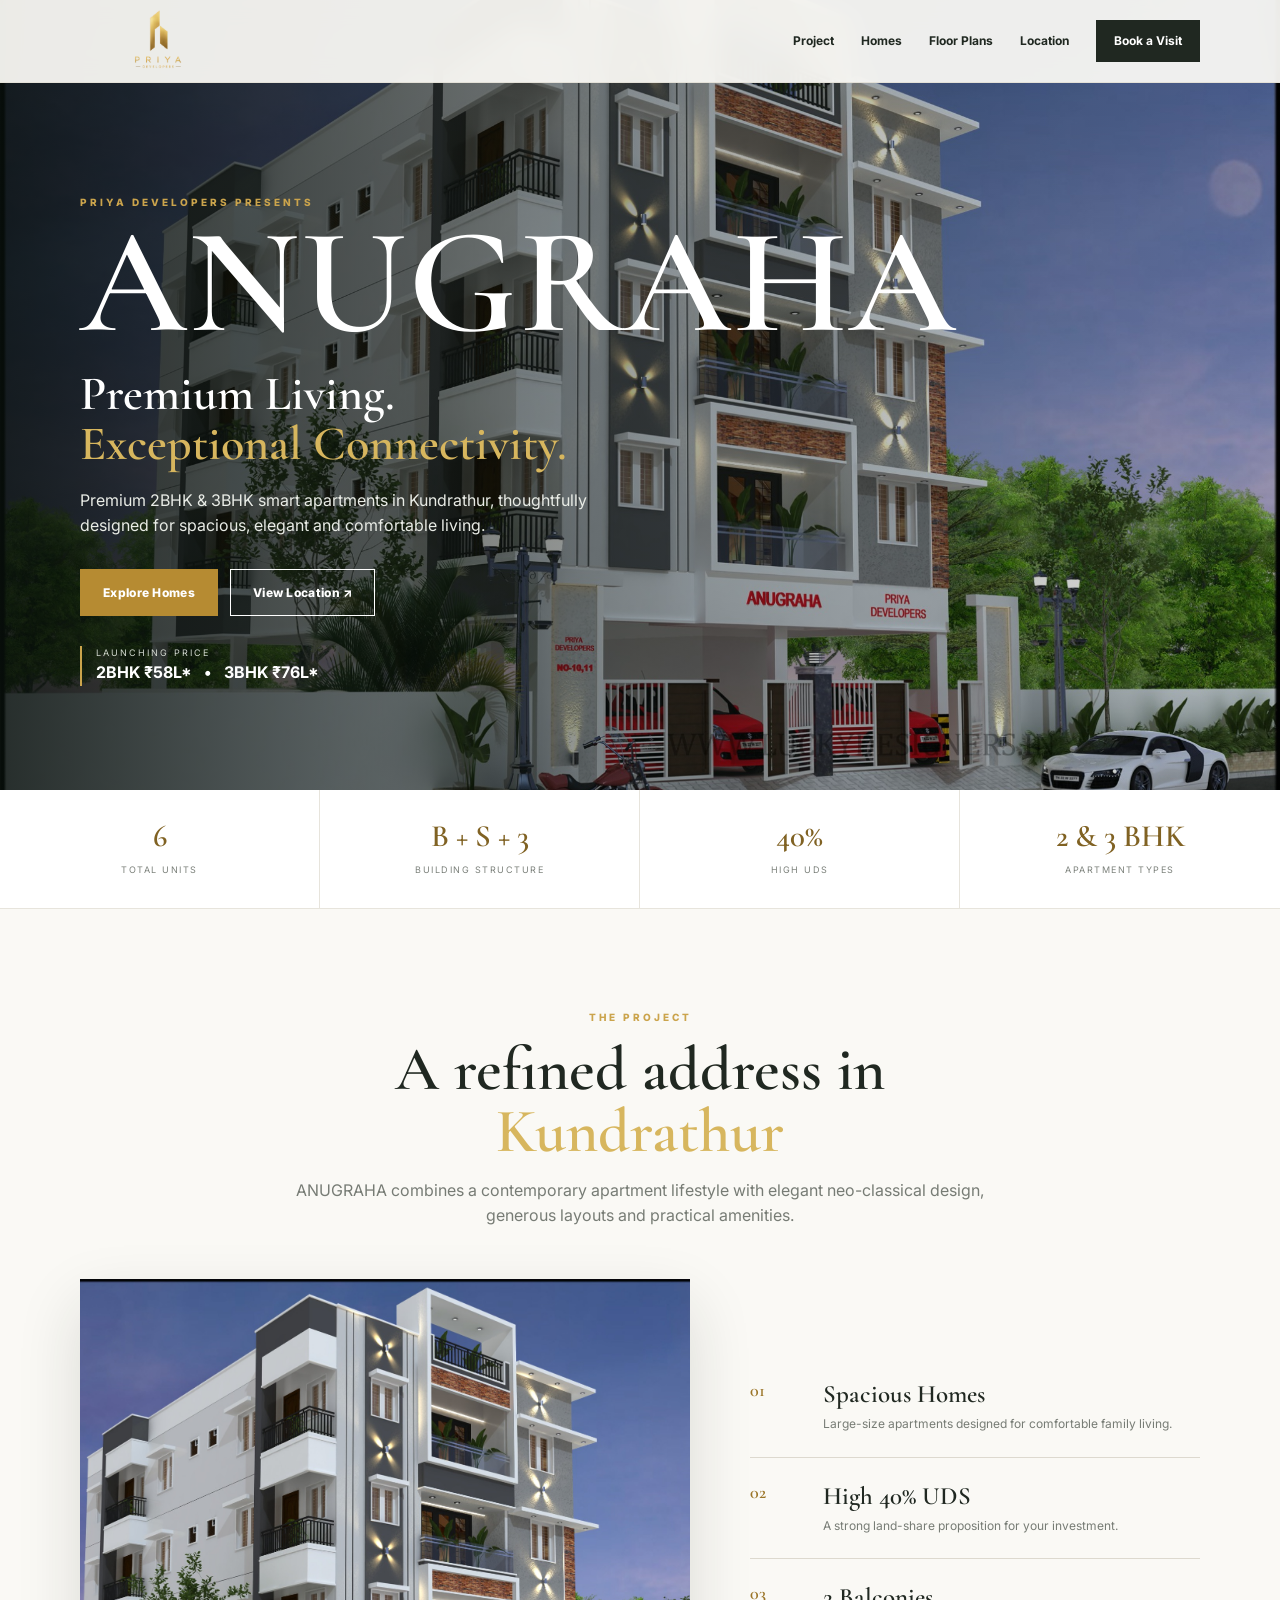
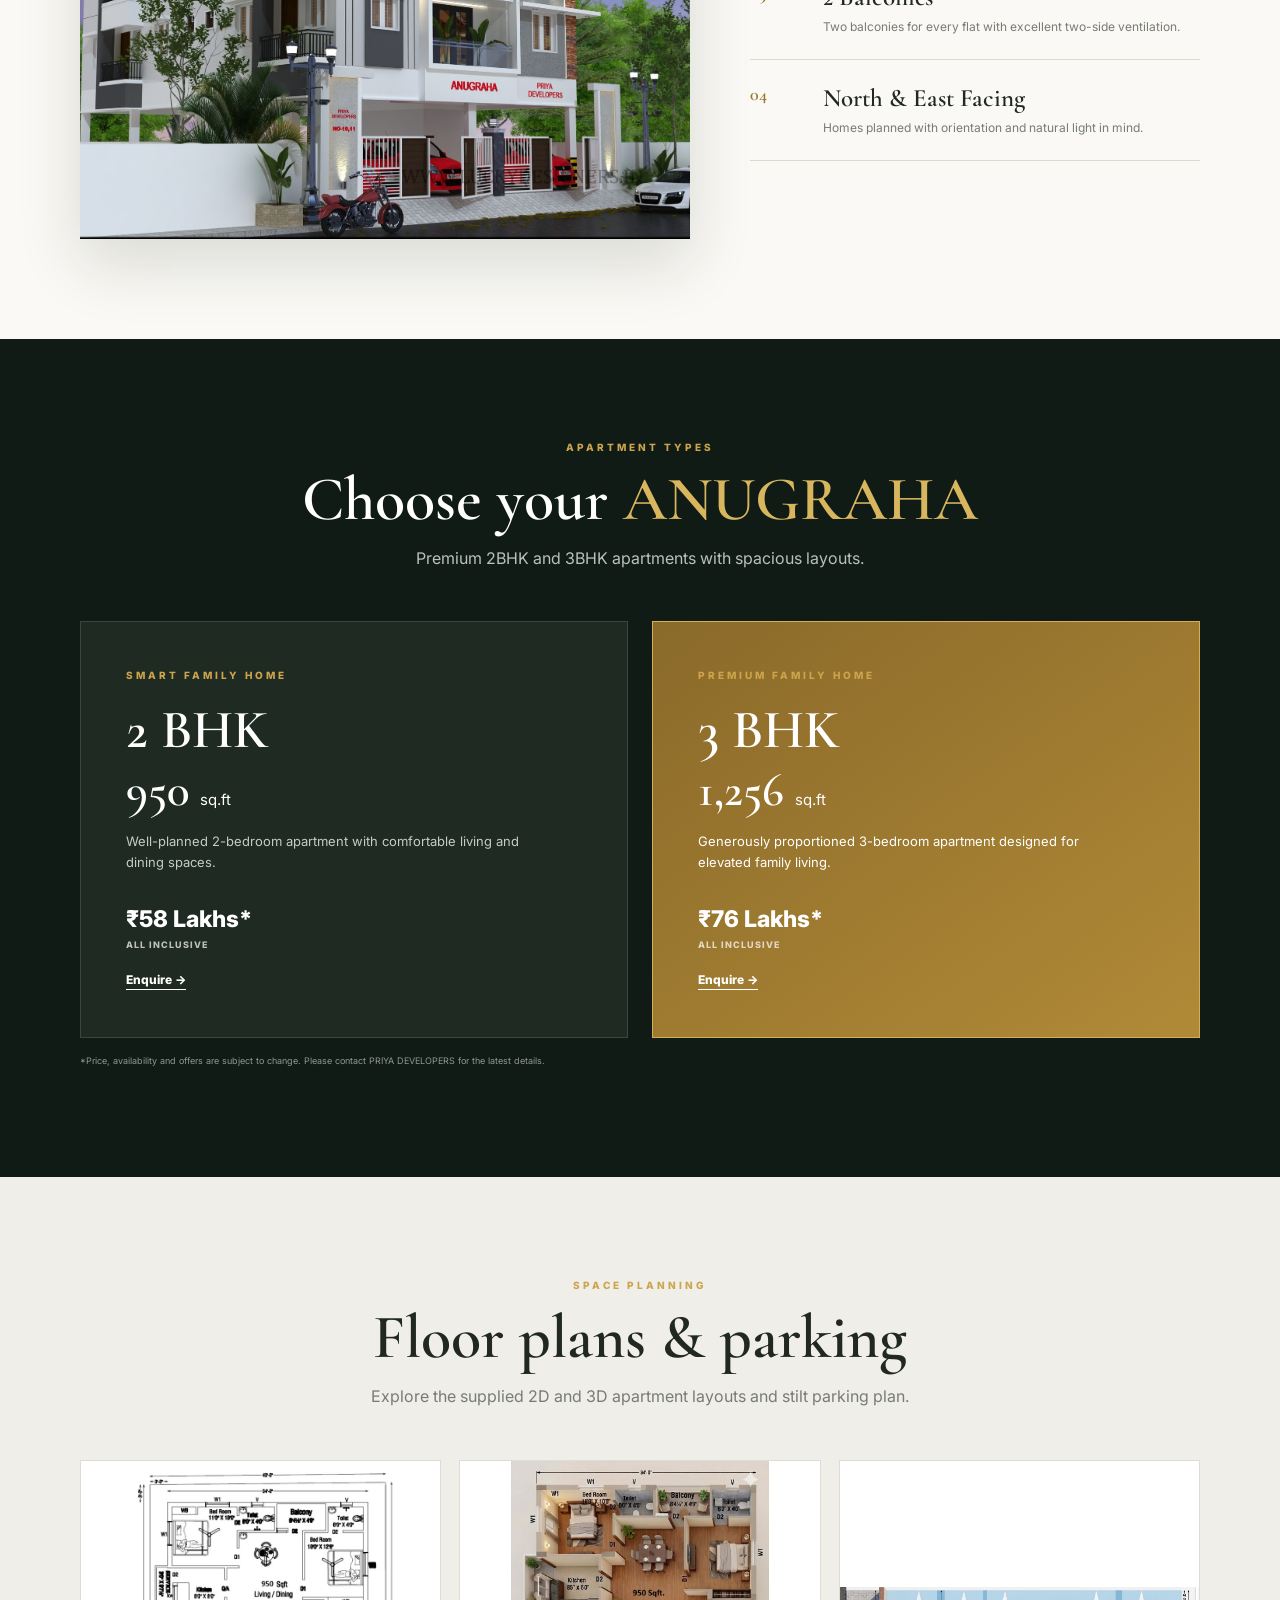
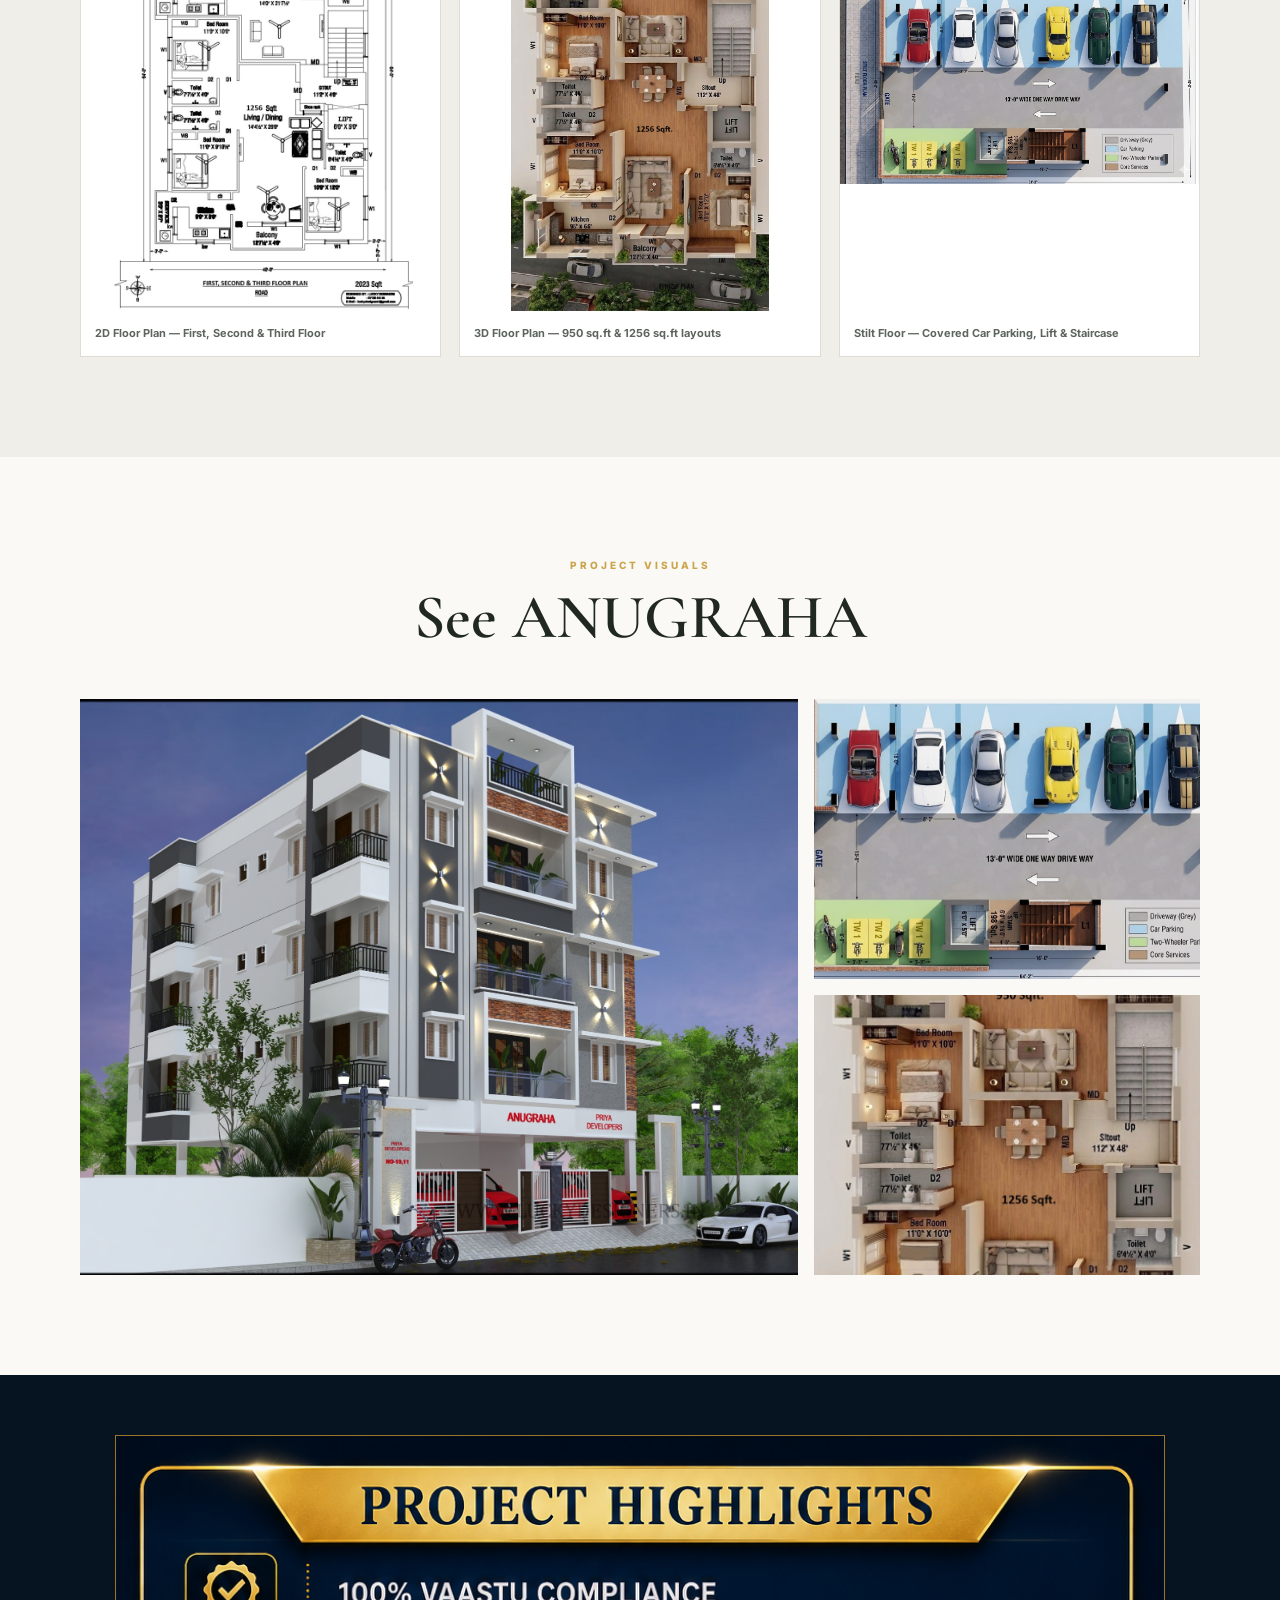
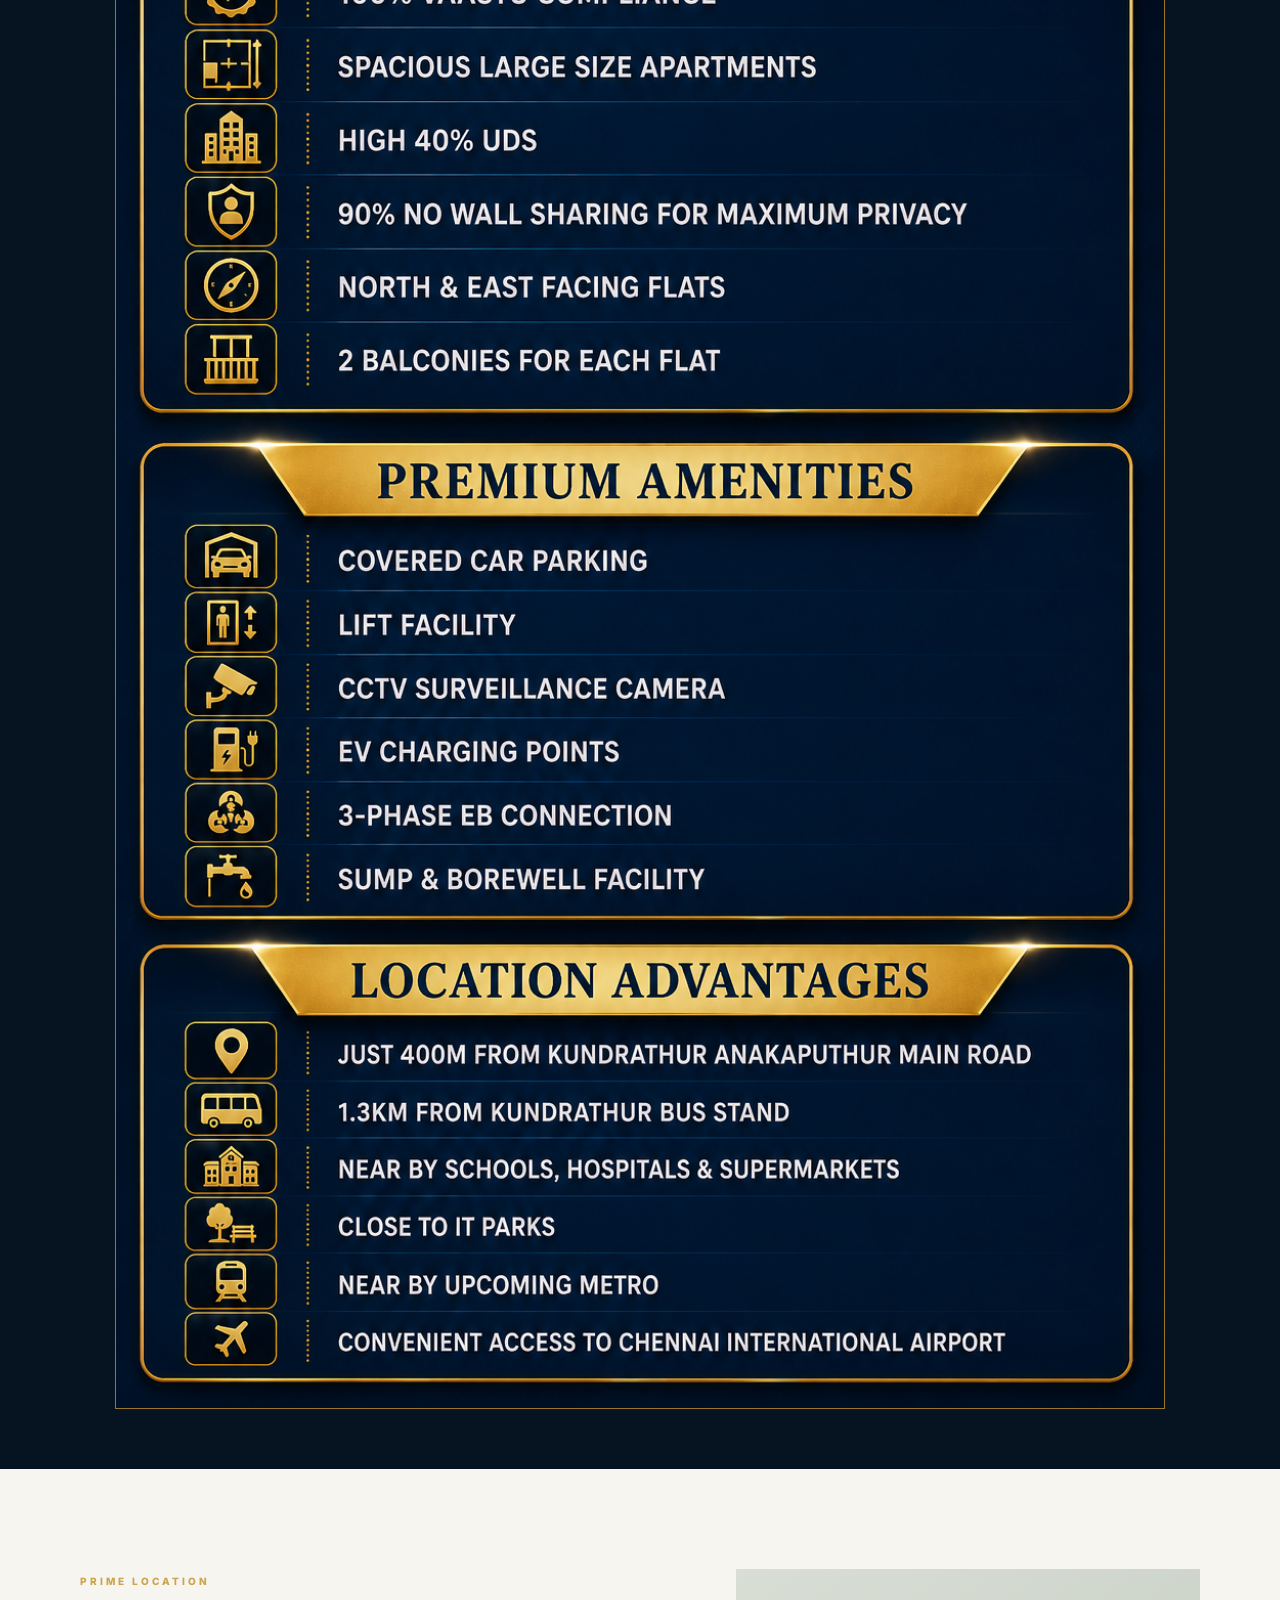
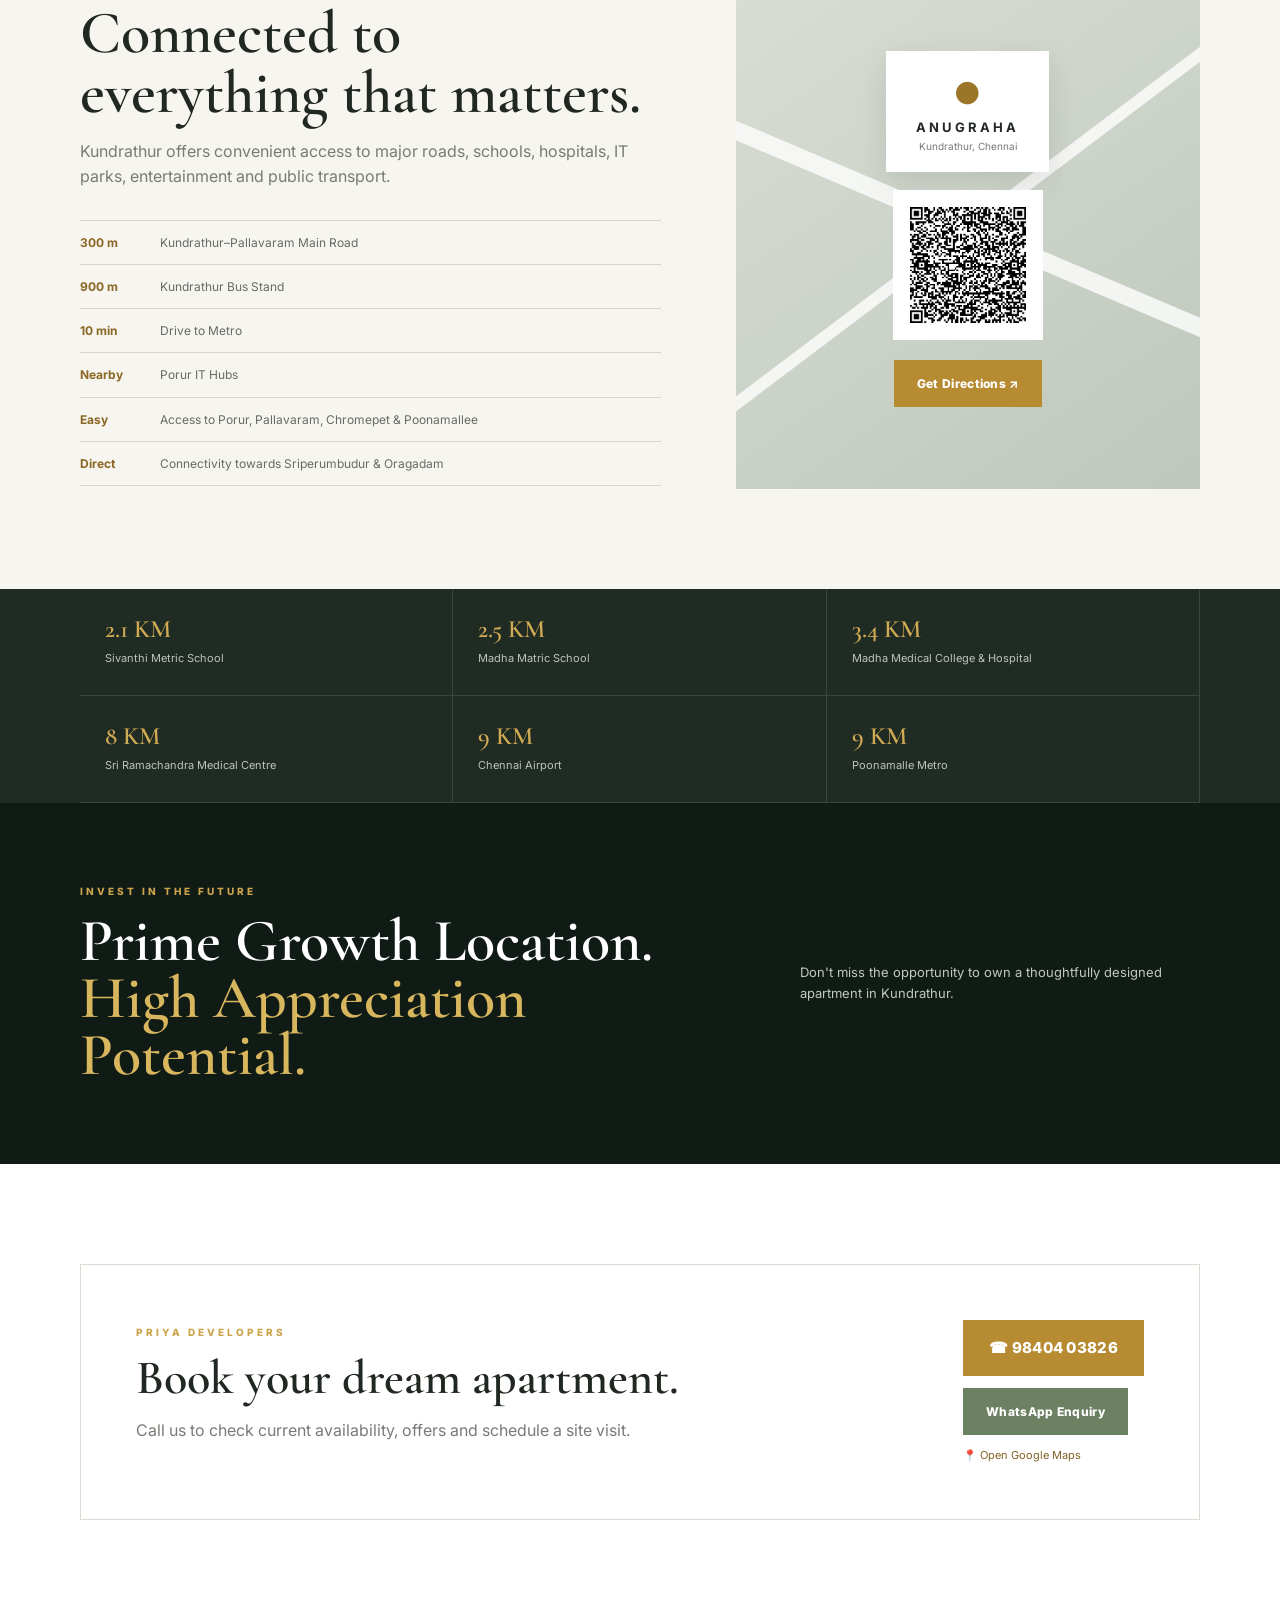
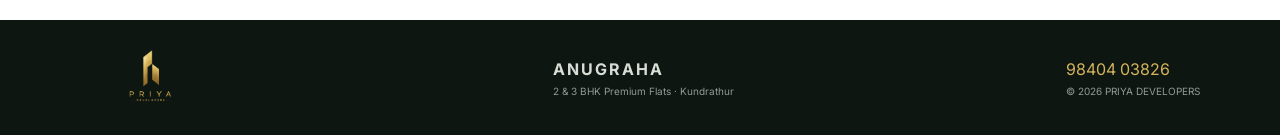
==== commit 604fc1bc: "Add files via upload" ====
--- a/index.html
+++ b/index.html
@@ -3,7 +3,7 @@
 <head>
   <meta charset="UTF-8">
   <meta name="viewport" content="width=device-width, initial-scale=1.0">
-  <meta name="description" content="ANUGRAHA by PRIYA DEVELOPERS — premium 3 BHK apartments in Kundrathur, Chennai.">
+  <meta name="description" content="ANUGRAHA by PRIYA DEVELOPERS — premium 2BHK and 3BHK apartments in Kundrathur, Chennai.">
   <title>ANUGRAHA | PRIYA DEVELOPERS</title>
   <link rel="preconnect" href="https://fonts.googleapis.com">
   <link rel="preconnect" href="https://fonts.gstatic.com" crossorigin>
@@ -11,12 +11,6 @@
   <link rel="stylesheet" href="style.css">
 </head>
 <body>
-
-<div class="availability-notice" role="status">
-  <strong>Update: All 2 BHK apartments are SOLD OUT.</strong>
-  <span>Only 3 BHK apartments (1256 sq.ft.) are currently available at ₹76 Lakhs.</span>
-</div>
-
 <header class="header">
   <div class="container nav">
     <a href="#home" class="logo"><img src="assets/logo.png" alt="Priya Developers logo"></a>
@@ -39,7 +33,7 @@
     <p class="kicker">PRIYA DEVELOPERS PRESENTS</p>
     <h1>ANUGRAHA</h1>
     <h2>Premium Living.<br><em>Exceptional Connectivity.</em></h2>
-    <p class="hero-text">Premium 3 BHK smart apartments in Kundrathur, thoughtfully designed for spacious, elegant and comfortable living.</p>
+    <p class="hero-text">Premium 2BHK & 3BHK smart apartments in Kundrathur, thoughtfully designed for spacious, elegant and comfortable living.</p>
     <div class="actions">
       <a class="btn gold" href="#homes">Explore Homes</a>
       <a class="btn outline" href="https://maps.app.goo.gl/LwRZcQBRo2E1RZxv9?g_st=aw" target="_blank" rel="noopener">View Location ↗</a>
@@ -52,7 +46,7 @@
   <div><b>6</b><span>Total Units</span></div>
   <div><b>B + S + 3</b><span>Building Structure</span></div>
   <div><b>40%</b><span>High UDS</span></div>
-  <div><b>3 BHK</b><span>Apartment Types</span></div>
+  <div><b>2 & 3 BHK</b><span>Apartment Types</span></div>
 </section>
 
 <section id="project" class="section">
@@ -79,7 +73,7 @@
     <div class="heading light-heading">
       <p class="kicker">APARTMENT TYPES</p>
       <h2>Choose your <em>ANUGRAHA</em></h2>
-      <p>Premium 3 BHK apartments with spacious layouts.</p>
+      <p>Premium 2BHK and 3BHK apartments with spacious layouts.</p>
     </div>
     <div class="home-grid">
       <article class="home-card">
@@ -198,17 +192,11 @@
 <footer>
   <div class="container footer">
     <img src="assets/logo.png" alt="Priya Developers">
-    <div><strong>ANUGRAHA</strong><span>3 BHK Premium Flats · Kundrathur</span></div>
-    <div class="footer-contact">
-      <a href="tel:+919840403826">98404 03826</a>
-      <span>© 2026 PRIYA DEVELOPERS</span>
-      <div class="visitor-counter" aria-live="polite">👁 Website visitors: <div class="counterapi" startNumber="8500" key="website-visits">8,500+</div></div>
-    </div>
+    <div><strong>ANUGRAHA</strong><span>2 & 3 BHK Premium Flats · Kundrathur</span></div>
+    <div><a href="tel:+919840403826">98404 03826</a><span>© 2026 PRIYA DEVELOPERS</span></div>
   </div>
 </footer>
 
-<!-- Shared visitor counter. The counter service stores the total across visitors. -->
-<script async src="https://counterapi.com/c.js?ns=priyadevelopers.in"></script>
 <script src="script.js"></script>
 </body>
 </html>
--- a/style.css
+++ b/style.css
@@ -1,24 +1 @@
-*{box-sizing:border-box}html{scroll-behavior:smooth}body{margin:0;background:#faf9f5;color:#202821;font-family:Inter,Arial,sans-serif;line-height:1.6}img{max-width:100%;display:block}a{text-decoration:none;color:inherit}.container{width:min(1120px,92%);margin:auto}.header{position:fixed;top:0;left:0;right:0;z-index:50;background:rgba(250,249,245,.94);backdrop-filter:blur(12px);border-bottom:1px solid #e4e1d8}.nav{height:82px;display:flex;align-items:center;justify-content:space-between}.logo img{width:155px;height:62px;object-fit:contain}.nav nav{display:flex;gap:27px;align-items:center;font-size:12px;font-weight:700}.nav nav a:hover{color:#9a7223}.nav-btn{background:#202821;color:#fff;padding:11px 18px}.menu{display:none;border:0;background:none;font-size:25px}.hero{height:790px;position:relative;display:flex;align-items:center;color:#fff;overflow:hidden}.hero-photo{position:absolute;inset:0;width:100%;height:100%;object-fit:cover;object-position:center}.hero-shade{position:absolute;inset:0;background:linear-gradient(90deg,rgba(8,15,11,.85),rgba(8,15,11,.35) 55%,rgba(8,15,11,.12))}.hero-content{position:relative;z-index:2;padding-top:90px}.kicker{font-size:10px;letter-spacing:3px;font-weight:800;color:#cba44c;margin:0 0 14px}.hero h1{font:600 clamp(76px,12vw,150px)/.78 "Cormorant Garamond",Georgia,serif;letter-spacing:2px;margin:0 0 28px}.hero h2{font:600 clamp(30px,4vw,48px)/1.05 "Cormorant Garamond",Georgia,serif;margin:0 0 18px}.hero h2 em,.heading h2 em,.cta h2 em{color:#d7b65e;font-style:normal}.hero-text{max-width:570px;color:#e9ece6}.actions{display:flex;gap:12px;margin:30px 0}.btn{display:inline-block;padding:13px 22px;border:1px solid transparent;font-size:12px;font-weight:800;letter-spacing:.3px}.gold{background:#b68b32;color:#fff}.gold:hover{background:#d0a94e}.outline{border-color:#fff;color:#fff}.outline:hover{background:#fff;color:#202821}.hero-price{border-left:2px solid #cba44c;padding-left:14px;margin-top:30px}.hero-price span{display:block;text-transform:uppercase;font-size:9px;letter-spacing:2px;color:#d3d9d0}.stats{display:grid;grid-template-columns:repeat(4,1fr);background:#fff;border-bottom:1px solid #e7e4dc}.stats div{text-align:center;padding:27px;border-right:1px solid #e7e4dc}.stats div:last-child{border:0}.stats b{display:block;font:600 31px "Cormorant Garamond",Georgia,serif;color:#806223}.stats span{font-size:9px;text-transform:uppercase;letter-spacing:1.5px;color:#7c817b}.section{padding:100px 0}.heading{text-align:center;max-width:700px;margin:0 auto 50px}.heading h2{font:600 clamp(42px,5vw,62px)/1 "Cormorant Garamond",Georgia,serif;margin:0 0 15px}.heading>p:last-child{color:#777c75;margin:auto}.project-grid{display:grid;grid-template-columns:1.15fr .85fr;gap:60px;align-items:center}.image-card{box-shadow:0 25px 60px rgba(27,36,30,.14);overflow:hidden}.image-card img{width:100%;height:560px;object-fit:cover}.project-copy{display:grid;gap:0}.feature{display:grid;grid-template-columns:55px 1fr;gap:18px;padding:23px 0;border-bottom:1px solid #ddd9cf}.feature>span{color:#9b7528;font:600 18px "Cormorant Garamond",Georgia,serif}.feature h3{font:600 25px "Cormorant Garamond",Georgia,serif;margin:0}.feature p{font-size:12px;color:#777c75;margin:5px 0 0}.dark{background:#111b16;color:#fff}.light-heading h2{color:#fff}.light-heading>p:last-child{color:#b9c1b9}.home-grid{display:grid;grid-template-columns:1fr 1fr;gap:24px}.home-card{padding:45px;background:#1e2a22;border:1px solid #39473d;min-height:390px}.home-card.featured{background:linear-gradient(145deg,#8a6a2a,#b18a37);border-color:#d4ae58}.home-card h3{font:600 54px "Cormorant Garamond",Georgia,serif;margin:0}.size{font:600 47px "Cormorant Garamond",Georgia,serif}.size small{font:15px Inter,Arial}.home-card>p:not(.kicker){font-size:13px;color:#c6ccc5;max-width:420px}.featured>p:not(.kicker){color:#fff}.price{margin-top:28px;font-size:23px;font-weight:800}.price small{display:block;font-size:9px;letter-spacing:1px;text-transform:uppercase;opacity:.7}.home-card>a{display:inline-block;margin-top:18px;border-bottom:1px solid currentColor;font-size:12px;font-weight:800}.fineprint{font-size:9px;color:#8f9890;margin-top:16px}.plans{background:#f0eee8}.plan-grid{display:grid;grid-template-columns:repeat(3,1fr);gap:18px}.plan-grid figure{margin:0;background:#fff;border:1px solid #dfdcd3}.plan-grid img{width:100%;height:450px;object-fit:contain;background:#fff}.plan-grid figcaption{padding:14px;font-size:11px;font-weight:700;color:#5d655e}.gallery-grid{display:grid;grid-template-columns:1.3fr .7fr;grid-template-rows:280px 280px;gap:16px}.gallery-grid img{width:100%;height:100%;object-fit:cover}.gallery-grid .wide{grid-row:span 2}.highlights{padding-top:60px;padding-bottom:60px;background:#061321}.highlight-box{max-width:1050px}.highlight-box img{width:100%;border:1px solid #9c7628}.location{background:#f7f5ef}.location-grid{display:grid;grid-template-columns:1fr .8fr;gap:75px;align-items:center}.location h2{font:600 clamp(40px,5vw,60px)/1 "Cormorant Garamond",Georgia,serif;margin:0 0 15px}.intro{color:#777c75}.loc-list{border-top:1px solid #d8d4ca;margin-top:30px}.loc-list div{display:grid;grid-template-columns:80px 1fr;padding:12px 0;border-bottom:1px solid #d8d4ca;font-size:12px}.loc-list b{color:#8a6725}.loc-list span{color:#656c65}.map-box{min-height:520px;background:linear-gradient(145deg,#d9ded5,#bfc8bc);display:flex;flex-direction:column;align-items:center;justify-content:center;position:relative;overflow:hidden}.map-box:before,.map-box:after{content:"";position:absolute;background:rgba(255,255,255,.8);height:18px;width:140%;transform:rotate(23deg)}.map-box:after{transform:rotate(-37deg);height:12px}.map-copy{position:relative;z-index:2;background:#fff;padding:18px 30px;text-align:center;box-shadow:0 10px 30px rgba(0,0,0,.1);margin-bottom:18px}.map-copy>*{display:block}.map-copy .pin{color:#9b7528;font-size:30px}.map-copy strong{letter-spacing:3px;font-size:13px}.map-copy span:last-child{font-size:10px;color:#777}.map-box img{position:relative;z-index:2;width:150px;background:#fff;padding:10px;margin-bottom:20px}.nearby{background:#202b23;color:#fff}.nearby-grid{display:grid;grid-template-columns:repeat(3,1fr)}.nearby-grid div{padding:25px;border-right:1px solid #3a453d;border-bottom:1px solid #3a453d}.nearby-grid b{display:block;color:#d0aa54;font:600 25px "Cormorant Garamond",Georgia,serif}.nearby-grid span{font-size:11px;color:#bdc4bd}.cta{background:#111b16;color:#fff;padding:80px 0}.cta-inner{display:flex;align-items:center;justify-content:space-between;gap:60px}.cta h2{font:600 clamp(40px,5vw,60px)/.95 "Cormorant Garamond",Georgia,serif;margin:0}.cta-inner>p{max-width:400px;color:#c0c8c0;font-size:13px}.contact{background:#fff}.contact-box{border:1px solid #dedbd3;padding:55px;display:flex;justify-content:space-between;gap:50px;align-items:center}.contact-box h2{font:600 48px/1 "Cormorant Garamond",Georgia,serif;margin:0 0 12px}.contact-box p:not(.kicker){color:#777c75}.contact-actions{display:flex;flex-direction:column;align-items:flex-start;gap:12px}.big{font-size:15px;padding:15px 25px}.whatsapp{border:1px solid #6c8162;background:#6c8162;color:#fff;padding:13px 22px;font-size:12px;font-weight:800}.contact-actions>a:last-child{font-size:11px;color:#806223}footer{background:#0e1611;color:#d8ded6;padding:30px 0}.footer{display:flex;justify-content:space-between;align-items:center;gap:30px}.footer img{width:140px;height:55px;object-fit:contain}.footer>div{display:flex;flex-direction:column}.footer strong{letter-spacing:2px}.footer span{font-size:10px;color:#929b92}.footer a{color:#d4b35c}@media(max-width:800px){.nav nav{display:none}.menu{display:block}.hero{height:700px}.stats{grid-template-columns:1fr 1fr}.stats div:nth-child(2){border-right:0}.project-grid,.location-grid{grid-template-columns:1fr}.image-card img{height:430px}.home-grid{grid-template-columns:1fr}.plan-grid{grid-template-columns:1fr}.plan-grid img{height:auto;max-height:600px}.gallery-grid{grid-template-columns:1fr;grid-template-rows:auto}.gallery-grid .wide{grid-row:auto}.gallery-grid img{height:360px}.nearby-grid{grid-template-columns:1fr 1fr}.cta-inner,.contact-box{display:block}.cta-inner>p{margin-top:25px}.contact-actions{margin-top:30px}.footer{flex-wrap:wrap}.logo img{width:130px}}@media(max-width:520px){.hero h1{font-size:80px}.actions{flex-direction:column;align-items:flex-start}.section{padding:75px 0}.stats b{font-size:25px}.feature{grid-template-columns:40px 1fr}.nearby-grid{grid-template-columns:1fr}.contact-box{padding:35px 25px}.contact-box h2{font-size:40px}.footer{display:block}.footer>div{margin-top:18px}}
-/* Availability update: 2 BHK sold out, 3 BHK available */
-.availability-notice {
-  position: relative;
-  z-index: 20;
-  display: flex;
-  flex-wrap: wrap;
-  justify-content: center;
-  gap: 6px 12px;
-  padding: 11px 18px;
-  background: #142b25;
-  color: #fff;
-  border-bottom: 2px solid #d4b35c;
-  font-size: 14px;
-  text-align: center;
-}
-.availability-notice strong { color: #e2c575; }
-@media (max-width: 600px) {
-  .availability-notice { font-size: 12px; padding: 10px 12px; }
-}
-
-/* Shared website visitor counter */
-.footer-contact .visitor-counter { display:flex; flex-wrap:wrap; align-items:center; gap:5px; margin-top:8px; font-size:10px; color:#bfc8bf; }
-.footer-contact .counterapi { display:inline-block; min-width:48px; color:#e2c575; font-size:11px; font-weight:800; }
+*{box-sizing:border-box}html{scroll-behavior:smooth}body{margin:0;background:#faf9f5;color:#202821;font-family:Inter,Arial,sans-serif;line-height:1.6}img{max-width:100%;display:block}a{text-decoration:none;color:inherit}.container{width:min(1120px,92%);margin:auto}.header{position:fixed;top:0;left:0;right:0;z-index:50;background:rgba(250,249,245,.94);backdrop-filter:blur(12px);border-bottom:1px solid #e4e1d8}.nav{height:82px;display:flex;align-items:center;justify-content:space-between}.logo img{width:155px;height:62px;object-fit:contain}.nav nav{display:flex;gap:27px;align-items:center;font-size:12px;font-weight:700}.nav nav a:hover{color:#9a7223}.nav-btn{background:#202821;color:#fff;padding:11px 18px}.menu{display:none;border:0;background:none;font-size:25px}.hero{height:790px;position:relative;display:flex;align-items:center;color:#fff;overflow:hidden}.hero-photo{position:absolute;inset:0;width:100%;height:100%;object-fit:cover;object-position:center}.hero-shade{position:absolute;inset:0;background:linear-gradient(90deg,rgba(8,15,11,.85),rgba(8,15,11,.35) 55%,rgba(8,15,11,.12))}.hero-content{position:relative;z-index:2;padding-top:90px}.kicker{font-size:10px;letter-spacing:3px;font-weight:800;color:#cba44c;margin:0 0 14px}.hero h1{font:600 clamp(76px,12vw,150px)/.78 "Cormorant Garamond",Georgia,serif;letter-spacing:2px;margin:0 0 28px}.hero h2{font:600 clamp(30px,4vw,48px)/1.05 "Cormorant Garamond",Georgia,serif;margin:0 0 18px}.hero h2 em,.heading h2 em,.cta h2 em{color:#d7b65e;font-style:normal}.hero-text{max-width:570px;color:#e9ece6}.actions{display:flex;gap:12px;margin:30px 0}.btn{display:inline-block;padding:13px 22px;border:1px solid transparent;font-size:12px;font-weight:800;letter-spacing:.3px}.gold{background:#b68b32;color:#fff}.gold:hover{background:#d0a94e}.outline{border-color:#fff;color:#fff}.outline:hover{background:#fff;color:#202821}.hero-price{border-left:2px solid #cba44c;padding-left:14px;margin-top:30px}.hero-price span{display:block;text-transform:uppercase;font-size:9px;letter-spacing:2px;color:#d3d9d0}.stats{display:grid;grid-template-columns:repeat(4,1fr);background:#fff;border-bottom:1px solid #e7e4dc}.stats div{text-align:center;padding:27px;border-right:1px solid #e7e4dc}.stats div:last-child{border:0}.stats b{display:block;font:600 31px "Cormorant Garamond",Georgia,serif;color:#806223}.stats span{font-size:9px;text-transform:uppercase;letter-spacing:1.5px;color:#7c817b}.section{padding:100px 0}.heading{text-align:center;max-width:700px;margin:0 auto 50px}.heading h2{font:600 clamp(42px,5vw,62px)/1 "Cormorant Garamond",Georgia,serif;margin:0 0 15px}.heading>p:last-child{color:#777c75;margin:auto}.project-grid{display:grid;grid-template-columns:1.15fr .85fr;gap:60px;align-items:center}.image-card{box-shadow:0 25px 60px rgba(27,36,30,.14);overflow:hidden}.image-card img{width:100%;height:560px;object-fit:cover}.project-copy{display:grid;gap:0}.feature{display:grid;grid-template-columns:55px 1fr;gap:18px;padding:23px 0;border-bottom:1px solid #ddd9cf}.feature>span{color:#9b7528;font:600 18px "Cormorant Garamond",Georgia,serif}.feature h3{font:600 25px "Cormorant Garamond",Georgia,serif;margin:0}.feature p{font-size:12px;color:#777c75;margin:5px 0 0}.dark{background:#111b16;color:#fff}.light-heading h2{color:#fff}.light-heading>p:last-child{color:#b9c1b9}.home-grid{display:grid;grid-template-columns:1fr 1fr;gap:24px}.home-card{padding:45px;background:#1e2a22;border:1px solid #39473d;min-height:390px}.home-card.featured{background:linear-gradient(145deg,#8a6a2a,#b18a37);border-color:#d4ae58}.home-card h3{font:600 54px "Cormorant Garamond",Georgia,serif;margin:0}.size{font:600 47px "Cormorant Garamond",Georgia,serif}.size small{font:15px Inter,Arial}.home-card>p:not(.kicker){font-size:13px;color:#c6ccc5;max-width:420px}.featured>p:not(.kicker){color:#fff}.price{margin-top:28px;font-size:23px;font-weight:800}.price small{display:block;font-size:9px;letter-spacing:1px;text-transform:uppercase;opacity:.7}.home-card>a{display:inline-block;margin-top:18px;border-bottom:1px solid currentColor;font-size:12px;font-weight:800}.fineprint{font-size:9px;color:#8f9890;margin-top:16px}.plans{background:#f0eee8}.plan-grid{display:grid;grid-template-columns:repeat(3,1fr);gap:18px}.plan-grid figure{margin:0;background:#fff;border:1px solid #dfdcd3}.plan-grid img{width:100%;height:450px;object-fit:contain;background:#fff}.plan-grid figcaption{padding:14px;font-size:11px;font-weight:700;color:#5d655e}.gallery-grid{display:grid;grid-template-columns:1.3fr .7fr;grid-template-rows:280px 280px;gap:16px}.gallery-grid img{width:100%;height:100%;object-fit:cover}.gallery-grid .wide{grid-row:span 2}.highlights{padding-top:60px;padding-bottom:60px;background:#061321}.highlight-box{max-width:1050px}.highlight-box img{width:100%;border:1px solid #9c7628}.location{background:#f7f5ef}.location-grid{display:grid;grid-template-columns:1fr .8fr;gap:75px;align-items:center}.location h2{font:600 clamp(40px,5vw,60px)/1 "Cormorant Garamond",Georgia,serif;margin:0 0 15px}.intro{color:#777c75}.loc-list{border-top:1px solid #d8d4ca;margin-top:30px}.loc-list div{display:grid;grid-template-columns:80px 1fr;padding:12px 0;border-bottom:1px solid #d8d4ca;font-size:12px}.loc-list b{color:#8a6725}.loc-list span{color:#656c65}.map-box{min-height:520px;background:linear-gradient(145deg,#d9ded5,#bfc8bc);display:flex;flex-direction:column;align-items:center;justify-content:center;position:relative;overflow:hidden}.map-box:before,.map-box:after{content:"";position:absolute;background:rgba(255,255,255,.8);height:18px;width:140%;transform:rotate(23deg)}.map-box:after{transform:rotate(-37deg);height:12px}.map-copy{position:relative;z-index:2;background:#fff;padding:18px 30px;text-align:center;box-shadow:0 10px 30px rgba(0,0,0,.1);margin-bottom:18px}.map-copy>*{display:block}.map-copy .pin{color:#9b7528;font-size:30px}.map-copy strong{letter-spacing:3px;font-size:13px}.map-copy span:last-child{font-size:10px;color:#777}.map-box img{position:relative;z-index:2;width:150px;background:#fff;padding:10px;margin-bottom:20px}.nearby{background:#202b23;color:#fff}.nearby-grid{display:grid;grid-template-columns:repeat(3,1fr)}.nearby-grid div{padding:25px;border-right:1px solid #3a453d;border-bottom:1px solid #3a453d}.nearby-grid b{display:block;color:#d0aa54;font:600 25px "Cormorant Garamond",Georgia,serif}.nearby-grid span{font-size:11px;color:#bdc4bd}.cta{background:#111b16;color:#fff;padding:80px 0}.cta-inner{display:flex;align-items:center;justify-content:space-between;gap:60px}.cta h2{font:600 clamp(40px,5vw,60px)/.95 "Cormorant Garamond",Georgia,serif;margin:0}.cta-inner>p{max-width:400px;color:#c0c8c0;font-size:13px}.contact{background:#fff}.contact-box{border:1px solid #dedbd3;padding:55px;display:flex;justify-content:space-between;gap:50px;align-items:center}.contact-box h2{font:600 48px/1 "Cormorant Garamond",Georgia,serif;margin:0 0 12px}.contact-box p:not(.kicker){color:#777c75}.contact-actions{display:flex;flex-direction:column;align-items:flex-start;gap:12px}.big{font-size:15px;padding:15px 25px}.whatsapp{border:1px solid #6c8162;background:#6c8162;color:#fff;padding:13px 22px;font-size:12px;font-weight:800}.contact-actions>a:last-child{font-size:11px;color:#806223}footer{background:#0e1611;color:#d8ded6;padding:30px 0}.footer{display:flex;justify-content:space-between;align-items:center;gap:30px}.footer img{width:140px;height:55px;object-fit:contain}.footer>div{display:flex;flex-direction:column}.footer strong{letter-spacing:2px}.footer span{font-size:10px;color:#929b92}.footer a{color:#d4b35c}@media(max-width:800px){.nav nav{display:none}.menu{display:block}.hero{height:700px}.stats{grid-template-columns:1fr 1fr}.stats div:nth-child(2){border-right:0}.project-grid,.location-grid{grid-template-columns:1fr}.image-card img{height:430px}.home-grid{grid-template-columns:1fr}.plan-grid{grid-template-columns:1fr}.plan-grid img{height:auto;max-height:600px}.gallery-grid{grid-template-columns:1fr;grid-template-rows:auto}.gallery-grid .wide{grid-row:auto}.gallery-grid img{height:360px}.nearby-grid{grid-template-columns:1fr 1fr}.cta-inner,.contact-box{display:block}.cta-inner>p{margin-top:25px}.contact-actions{margin-top:30px}.footer{flex-wrap:wrap}.logo img{width:130px}}@media(max-width:520px){.hero h1{font-size:80px}.actions{flex-direction:column;align-items:flex-start}.section{padding:75px 0}.stats b{font-size:25px}.feature{grid-template-columns:40px 1fr}.nearby-grid{grid-template-columns:1fr}.contact-box{padding:35px 25px}.contact-box h2{font-size:40px}.footer{display:block}.footer>div{margin-top:18px}}
